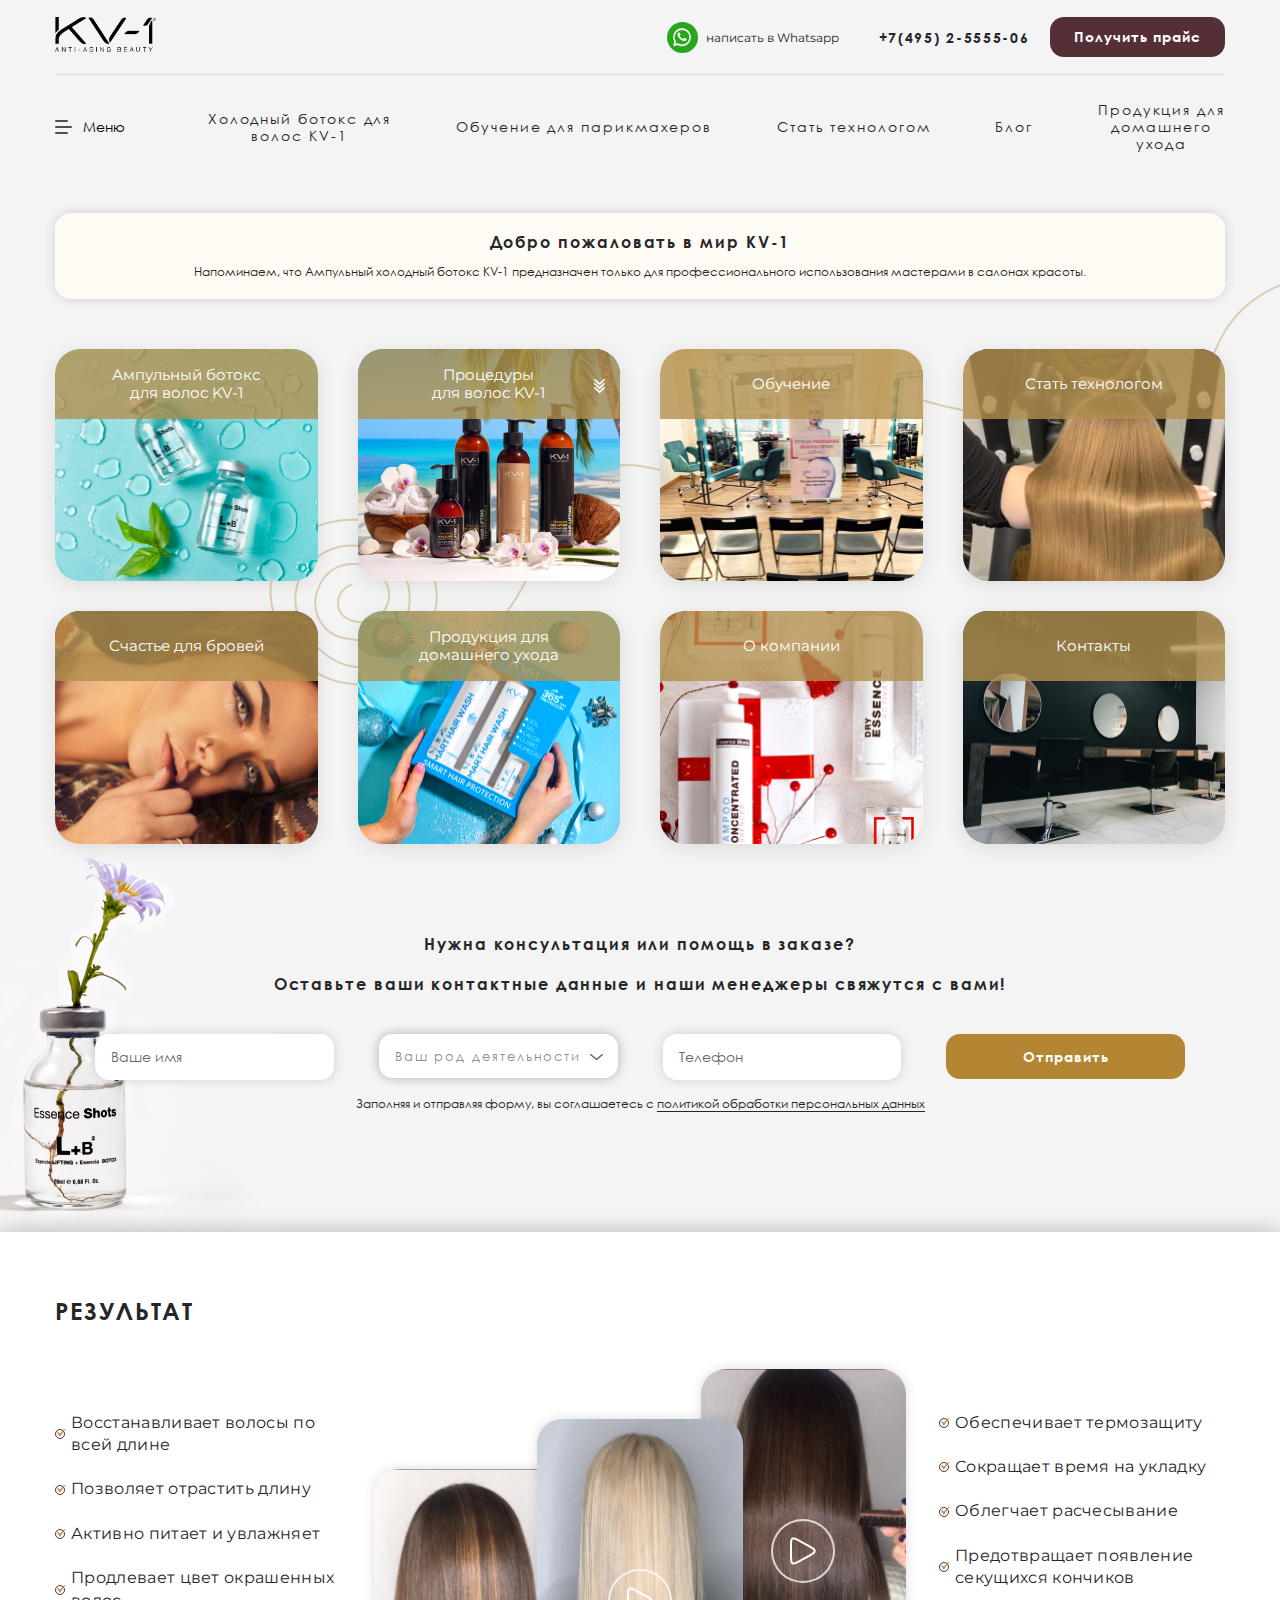
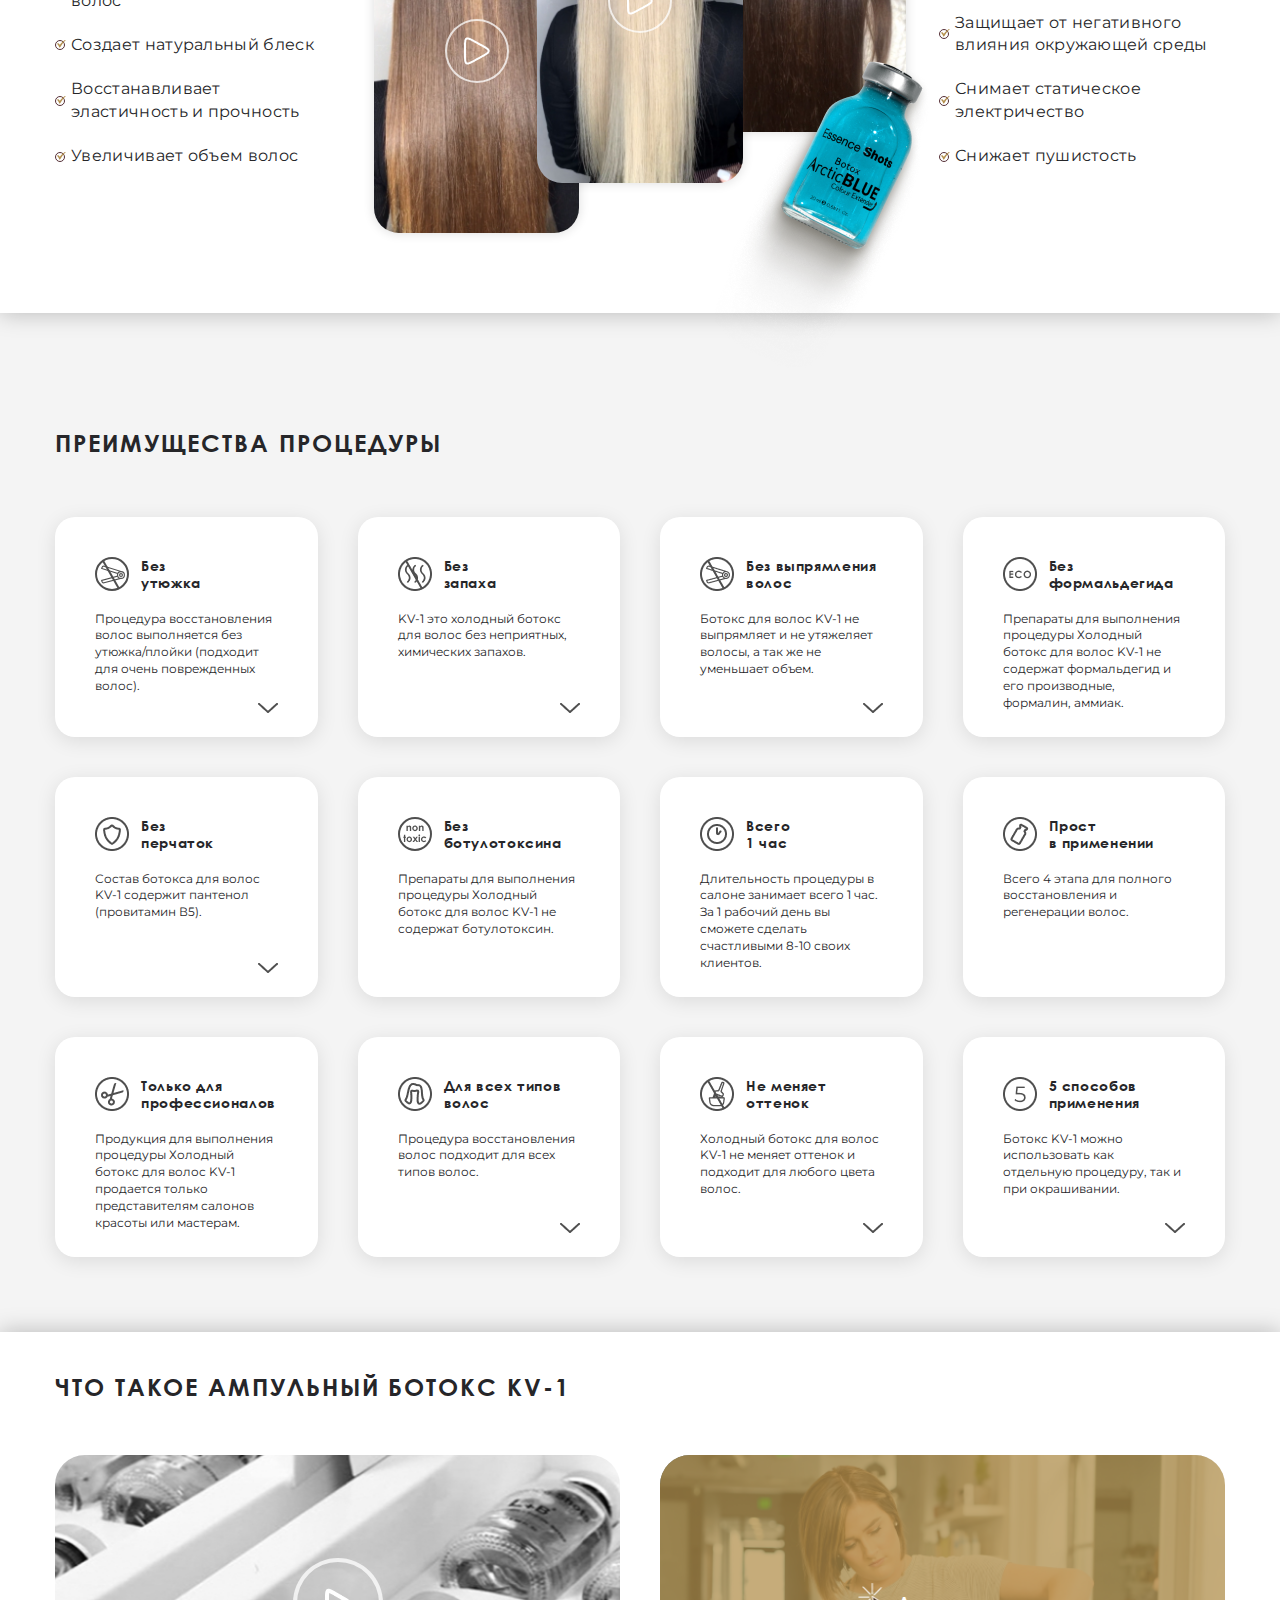
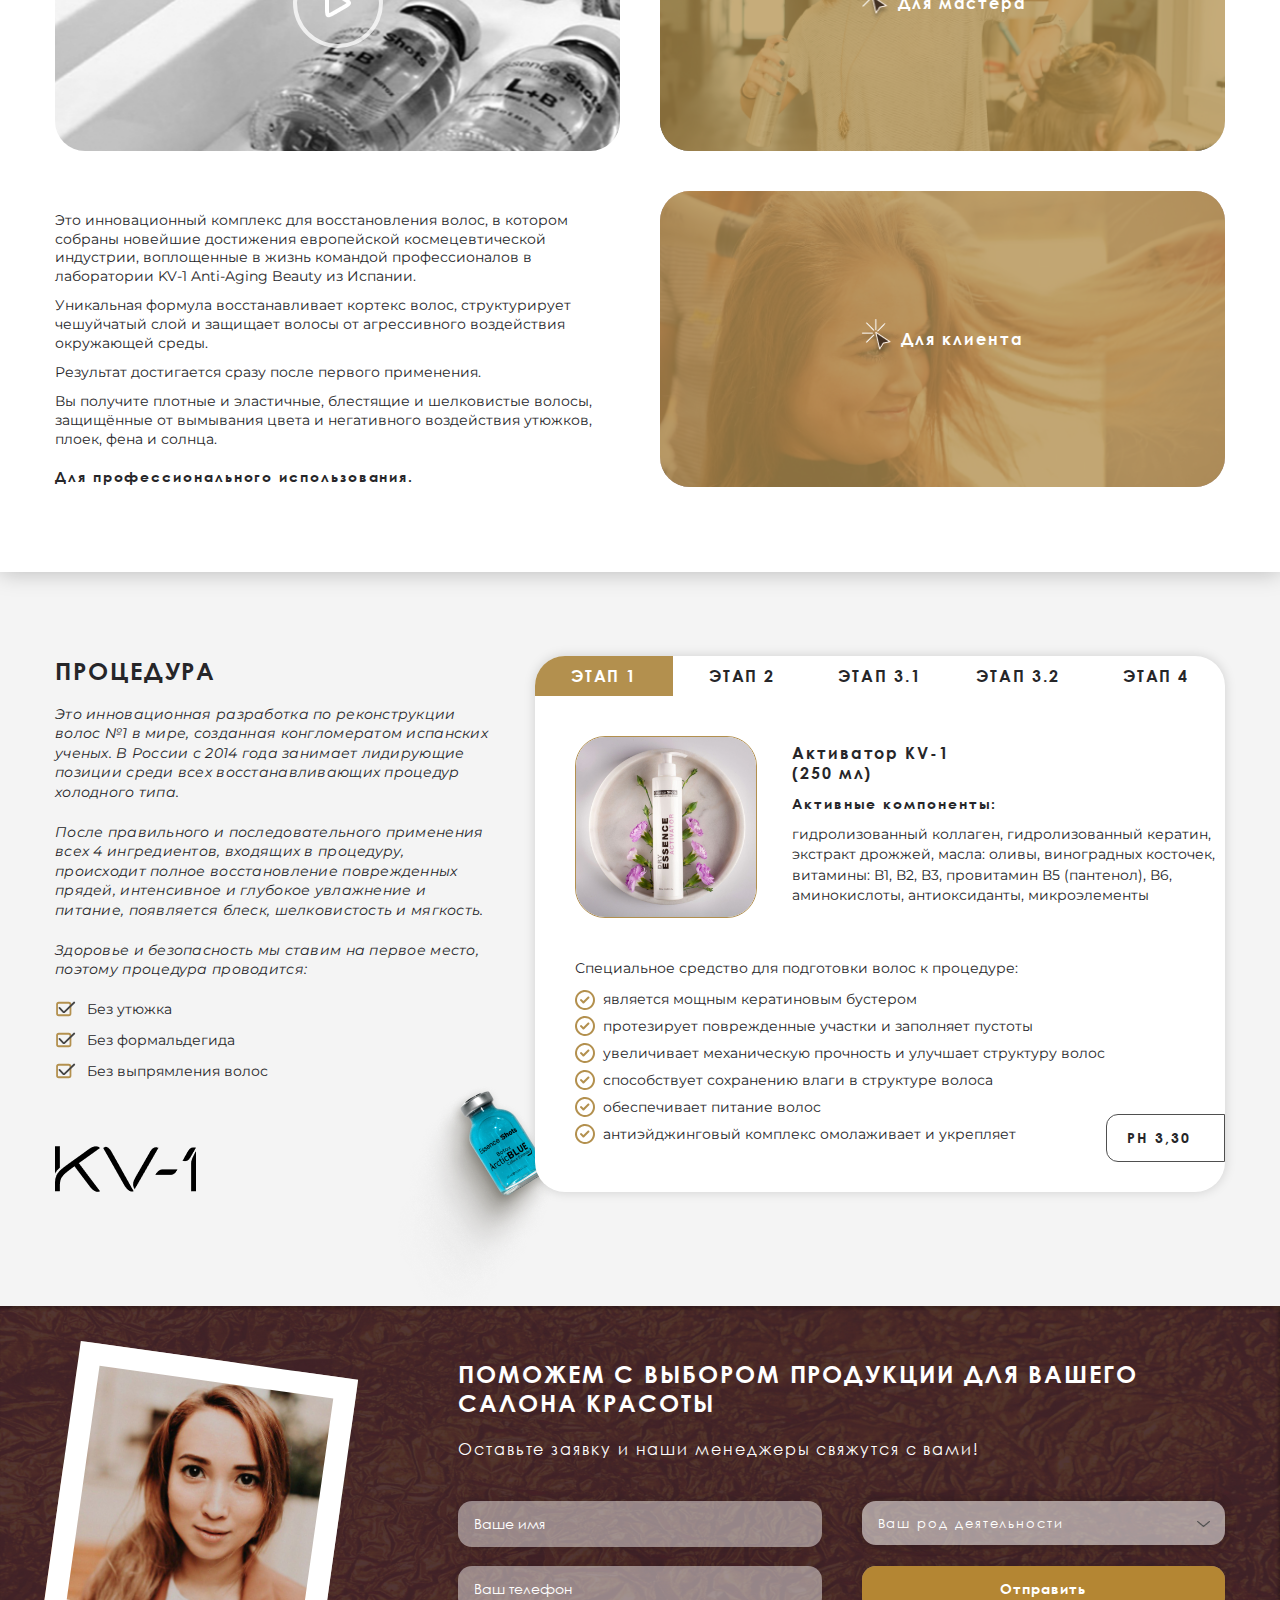
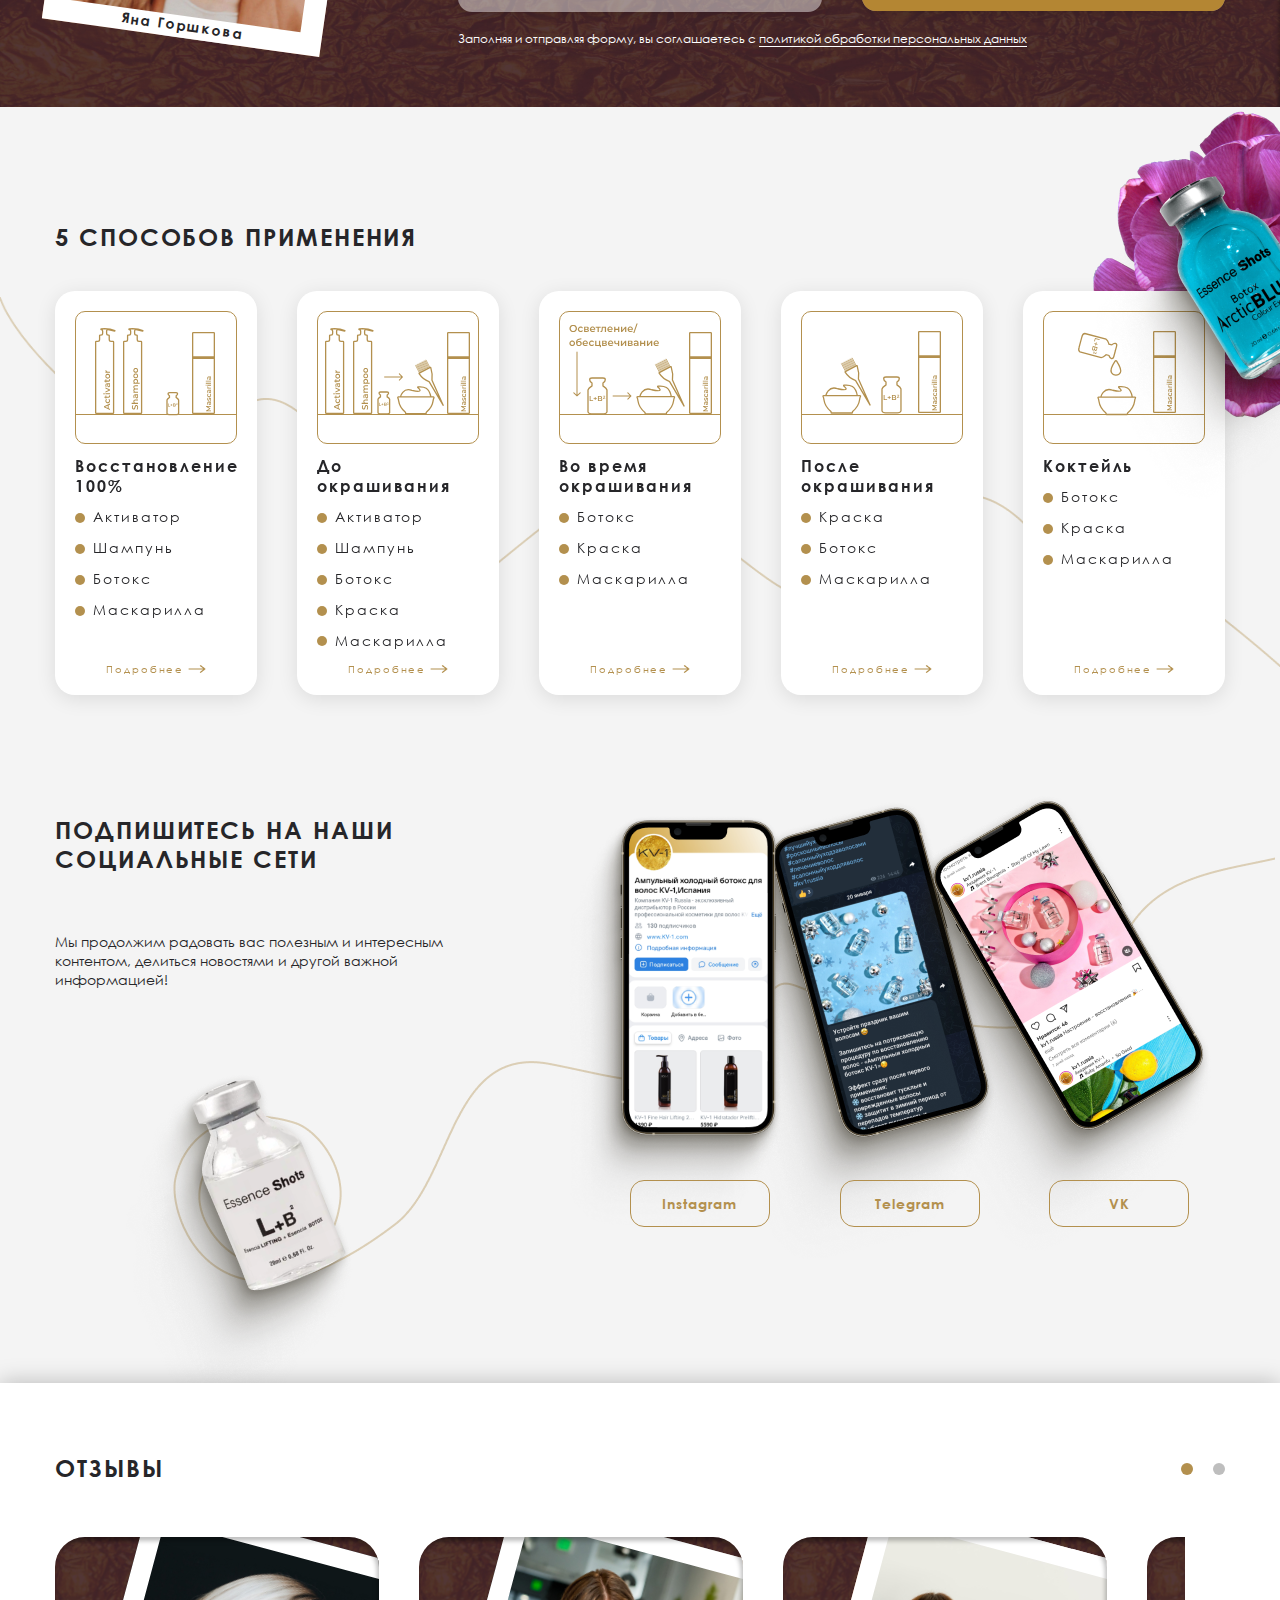
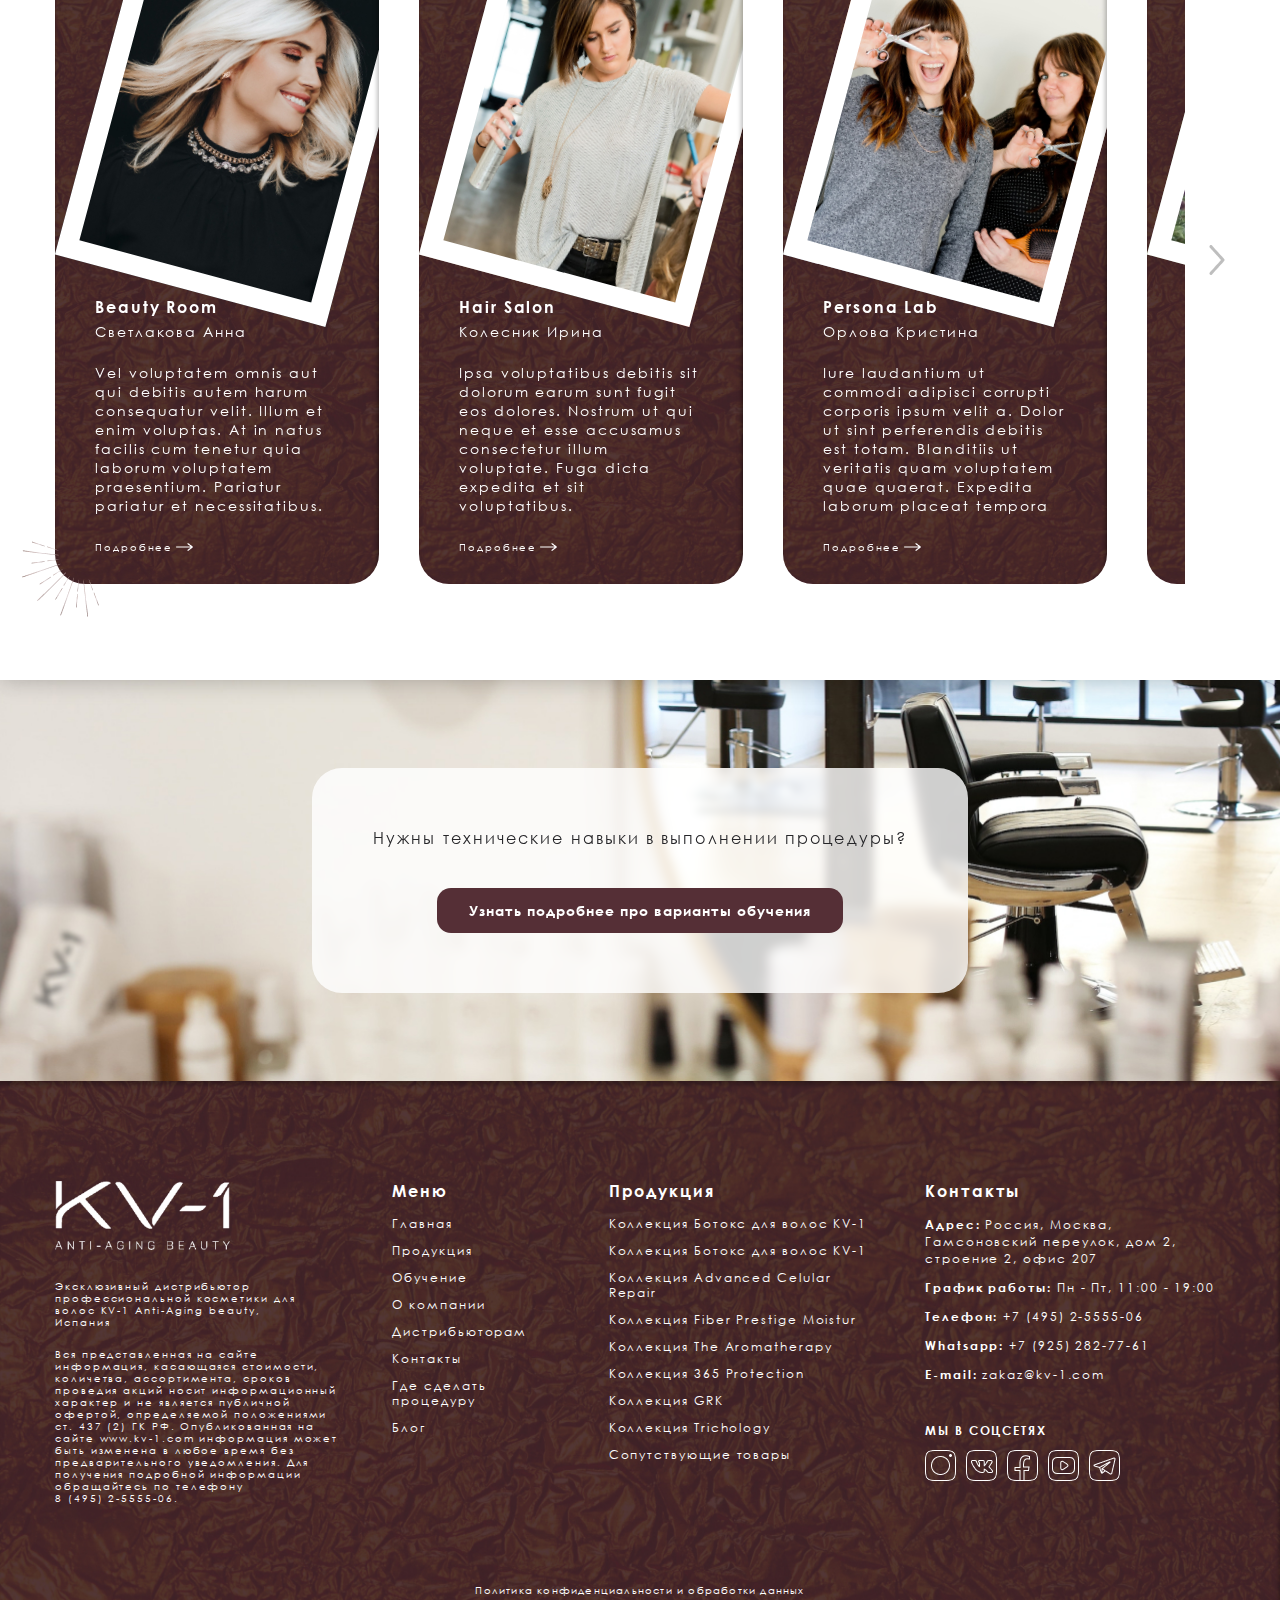
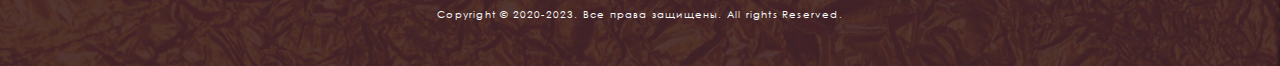
==== index.html @ 5ed43cd1 "what section video added" ====
<!DOCTYPE html>
<html lang="en">
<head>
	<meta charset="UTF-8">
	<title>Anti-Aging beauty</title>
	<meta name="viewport" content="width=device-width, initial-scale=1.0">
	<link rel="apple-touch-icon" sizes="180x180" href="img/favicon/apple-touch-icon.png">
	<link rel="icon" type="image/png" sizes="32x32" href="img/favicon/favicon-32x32.png">
	<link rel="icon" type="image/png" sizes="16x16" href="img/favicon/favicon-16x16.png">
	<link href="https://fonts.googleapis.com/css2?family=Montserrat:wght@400;500;700&display=swap" rel="stylesheet">
	<link rel="stylesheet" href="css/fonts.css">
	<link rel="stylesheet" href="css/fancybox.min.css">
	<link rel="stylesheet" href="css/slick.css">
	<link rel="stylesheet" href="css/style.css">
	<link rel="stylesheet" href="css/media.css">
</head>
<body>

	<header>
		<div class="container">
			<div class="head_top">
				<a class="logo" href="#">
					<img src="img/logo.png" alt="">
				</a>
				<div class="head_right">
					<a href="https://wa.me/+79252827761" class="head_wa hover-c sm-n">написать в Whatsapp</a>
					<a href="tel:+74952555506" class="head_tel hover-c sm-n">+7(495) 2-5555-06</a>
					<a href="#modal_callback" class="head_modal btn btn__cherry">Получить прайс</a>
				</div>
			</div>
			<div class="head_bot">
				<nav>
					<ul class="menu active">
						<li class="menu_li menu_li__mob">
							<button class="mob_btn" type="button"><i></i>Меню</button>
							<div class="mob">
								<button class="mob_btn" type="button"><i></i>Меню</button>
								<ul class="mob_menu">
									<li class="mob_li"><a href="#">Ботокс для волос KV-1</a></li>
									<li class="mob_li"><a href="#">Обучение</a></li>
									<li class="mob_li"><a href="#">О компании</a></li>
									<li class="mob_li"><a href="#">Дистрибьюторам</a></li>
									<li class="mob_li"><a href="#">Контакты</a></li>
									<li class="mob_li"><a href="#">Как сделать процедуру</a></li>
									<li class="mob_li"><a href="#">Блог</a></li>
								</ul>
							</div>
						</li>
						<li class="menu_li dsk"><a href="#">Холодный ботокс для <br> волос KV-1</a></li>
						<li class="menu_li dsk"><a href="#">Обучение для парикмахеров</a></li>
						<li class="menu_li"><a href="#">Стать технологом</a></li>
						<li class="menu_li"><a href="#">Блог</a></li>
						<li class="menu_li"><a href="#">Продукция для <br> домашнего <br> ухода</a></li>
						<li class="sm-b">
							<a href="https://wa.me/+79252827761" class="head_wa hover-c"></a>
							<a href="tel:+74952555506" class="head_tel hover-c">+7(495) 2-5555-06</a>
						</li>
					</ul>
				</nav>
			</div>
		</div>
	</header>

	<section class="section main">
		<div class="container">
			<div class="welcome_in">
				<span class="welcome_tit">Добро пожаловать в мир KV-1</span>
				<p class="welcome_txt">Напоминаем, что Ампульный холодный ботокс KV-1 предназначен только для профессионального использования мастерами в салонах красоты.</p>
			</div>
		</div>
		<div class="container">
			<div class="main_cards">
				<div class="main_card">
					<a href="#" class="main_card-in">
					  <div class="main_card-img">
						  <img src="img/main/1.jpg" alt="">
						  <span class="main_card-name">Ампульный ботокс <br> для волос KV-1</span>
					  </div>
					</a>
				</div>
				<div class="main_card">
					<div class="main_card-in">
					  <span class="main_card-name">
					  	Процедуры <br>для волос KV-1 
					  </span>
					  <a href="#"  class="main_card-img">
						  <img src="img/main/2.jpg" alt="">
					  </a>
				  	<button class="main_card-btn"></button>
					  <ul class="main_list">
					  	<li>SPA для волос KV-1</li>
					  	<li>Биоревитализация для волос KV-1</li>
					  	<li>Фитореконструкция для волос KV-1</li>
					  </ul>
					</div>
				</div>
				<div class="main_card">
					<a href="#" class="main_card-in">
					  <div class="main_card-img">
						  <img src="img/main/3.jpg" alt="">
						  <span class="main_card-name">Обучение</span>
					  </div>
					</a>
				</div>
				<div class="main_card">
					<a href="#" class="main_card-in">
					  <div class="main_card-img">
						  <img src="img/main/4.jpg" alt="">
						  <span class="main_card-name">Стать технологом</span>
					  </div>
					</a>
				</div>
				<div class="main_card">
					<a href="#" class="main_card-in">
					  <div class="main_card-img">
						  <img src="img/main/5.jpg" alt="">
						  <span class="main_card-name">Счастье для бровей</span>
					  </div>
					</a>
				</div>
				<div class="main_card">
					<a href="#" class="main_card-in">
					  <div class="main_card-img">
						  <img src="img/main/6.jpg" alt="">
						  <span class="main_card-name">Продукция для <br> домашнего ухода</span>
					  </div>
					</a>
				</div>
				<div class="main_card">
					<a href="#" class="main_card-in">
					  <div class="main_card-img">
						  <img src="img/main/7.jpg" alt="">
						  <span class="main_card-name">О компании</span>
					  </div>
					</a>
				</div>
				<div class="main_card">
					<a href="#" class="main_card-in">
					  <div class="main_card-img">
						  <img src="img/main/8.jpg" alt="">
						  <span class="main_card-name">Контакты</span>
					  </div>
					</a>
				</div>
			</div>
			<div class="main_bot">
				<div class="main_tit">
					<p>Нужна консультация или помощь в заказе?</p>
					<p>Оставьте ваши контактные данные и наши менеджеры свяжутся с вами!</p>
				</div>
				<form class="form">
					<div class="main_form">
						<div class="main_input">
							<input type="text" placeholder="Ваше имя">
						</div>
						<div class="main_input input__option">
							<ul class="option">
								<li class="selected">Ваш род  деятельности</li>
								<li class="selects">
									<ul class="select_list">
										<li class="select">Владелец/Управляющий салона</li>
								  	<li class="select">Парикмахер</li>
										<li class="select">Частное лицо</li>
									</ul>
								</li>
							</ul>
						</div>
						<div class="main_input">
							<input type="text" placeholder="Телефон">
						</div>
						<div class="main_btn">
							<button class="btn btn__yellow">Отправить</button>
						</div>
					</div>
					<div class="help_desc main_form_desc">Заполняя и отправляя форму, вы соглашаетесь с <a href="#">политикой обработки персональных данных</a></div>
				</form>
			</div>
		</div>
	</section>

	<section class="section res white">
		<div class="container">
			<div class="sec_name">Результат</div>
			<div class="res_items">
				<div class="res_item">
					<ul class="ch_list">
						<li>Восстанавливает волосы по всей длине</li>
						<li>Позволяет отрастить длину</li>
						<li>Активно питает и увлажняет</li>
						<li>Продлевает цвет окрашенных волос</li>
						<li>Создает натуральный блеск</li>
						<li>Восстанавливает эластичность и прочность</li>
						<li>Увеличивает объем волос</li>
					</ul>
				</div>
				<div class="res_item res_item__img">
					<button type="button" class="res_item-btn">Показать еще</button>
					<div class="res_imgs">
						<a href="video/res/1.mp4" class="res_img play" data-fancybox>
							<img src="img/res/res-1.jpg" alt="">
						</a>
						<a href="video/res/2.mp4" class="res_img play" data-fancybox>
							<img src="img/res/res-2.jpg" alt="">
						</a>
						<a href="video/res/3.mp4" class="res_img play" data-fancybox>
							<img src="img/res/res-3.jpg" alt="">
						</a>
					</div>
				</div>
				<div class="res_item sm-n">
					<ul class="ch_list">
						<li>Обеспечивает термозащиту</li>
						<li>Сокращает время на укладку</li>
						<li>Облегчает расчесывание</li>
						<li>Предотвращает появление секущихся кончиков</li>
						<li>Защищает от негативного влияния окружающей среды</li>
						<li>Снимает статическое электричество</li>
						<li>Снижает пушистость</li>
					</ul>
				</div>
			</div>
		</div>
	</section>

	<section class="section advan">
		<div class="container">
			<div class="sec_name">Преимущества процедуры</div>
			<div class="advan_cards">
				<div class="advan_card">
					<div class="advan_card-in">
						<div class="advan_top">
							<div class="advan_ic">
								<img src="img/advan/ic_1.svg" alt="">
							</div>
							<span class="advan_name">Без <br>утюжка</span>
						</div>
						<div class="advan_bot">
							<button type="button" class="advan_btn"></button>
							<p class="advan_prev">Процедура восстановления волос выполняется без утюжка/плойки (подходит для очень поврежденных волос).</p>
							<div class="advan_txt">
								<p class="advan_txt-in">Ботокс для волос KV-1 не выпрямляет и не утяжеляет волосы, а так же не уменьшает объем. После процедуры можно сделать абсолютно любую укладку. Ботокс для волос KV-1 не выпрямляет и не утяжеляет волосы, а так же не уменьшает объем. После процедуры можно сделать абсолютно любую укладку.</p>
							</div>
						</div>
					</div>
				</div>
				<div class="advan_card">
					<div class="advan_card-in">
						<div class="advan_top">
							<div class="advan_ic">
								<img src="img/advan/ic_2.png" alt="">
							</div>
							<span class="advan_name">Без <br>запаха</span>
						</div>
						<div class="advan_bot">
							<button type="button" class="advan_btn"></button>
							<p class="advan_prev">KV-1 это холодный ботокс для волос без неприятных, химических запахов.</p>
							<div class="advan_txt">
								<p class="advan_txt-in">Ботокс для волос KV-1 не выпрямляет и не утяжеляет волосы, а так же не уменьшает объем. После процедуры можно сделать абсолютно любую укладку. Ботокс для волос KV-1 не выпрямляет и не утяжеляет волосы, а так же не уменьшает объем. После процедуры можно сделать абсолютно любую укладку.</p>
							</div>
						</div>
					</div>
				</div>
				<div class="advan_card">
					<div class="advan_card-in">
						<div class="advan_top">
							<div class="advan_ic">
								<img src="img/advan/ic_3.png" alt="">
							</div>
							<span class="advan_name">Без выпрямления <br> волос</span>
						</div>
						<div class="advan_bot">
							<button type="button" class="advan_btn"></button>
							<p class="advan_prev">Ботокс для волос KV-1 не выпрямляет и не утяжеляет волосы, а так же не уменьшает объем.</p>
							<div class="advan_txt">
								<p class="advan_txt-in">Ботокс для волос KV-1 не выпрямляет и не утяжеляет волосы, а так же не уменьшает объем. После процедуры можно сделать абсолютно любую укладку. Ботокс для волос KV-1 не выпрямляет и не утяжеляет волосы, а так же не уменьшает объем. После процедуры можно сделать абсолютно любую укладку.</p>
							</div>
						</div>
					</div>
				</div>
				<div class="advan_card">
					<div class="advan_card-in">
						<div class="advan_top">
							<div class="advan_ic">
								<img src="img/advan/ic_4.png" alt="">
							</div>
							<span class="advan_name">Без <br>формальдегида</span>
						</div>
						<div class="advan_bot">
							<p class="advan_prev">Препараты для выполнения процедуры Холодный ботокс для волос KV-1 не содержат формальдегид и его производные, формалин, аммиак.</p>
						</div>
					</div>
				</div>
				<div class="advan_card">
					<div class="advan_card-in">
						<div class="advan_top">
							<div class="advan_ic">
								<img src="img/advan/ic_5.png" alt="">
							</div>
							<span class="advan_name">Без <br>перчаток</span>
						</div>
						<div class="advan_bot">
							<button type="button" class="advan_btn"></button>
							<p class="advan_prev">Состав ботокса для волос KV-1 содержит пантенол (провитамин В5).</p>
							<div class="advan_txt">
								<p class="advan_txt-in">Ботокс для волос KV-1 не выпрямляет и не утяжеляет волосы, а так же не уменьшает объем. После процедуры можно сделать абсолютно любую укладку. Ботокс для волос KV-1 не выпрямляет и не утяжеляет волосы, а так же не уменьшает объем. После процедуры можно сделать абсолютно любую укладку.</p>
							</div>
						</div>
					</div>
				</div>
				<div class="advan_card">
					<div class="advan_card-in">
						<div class="advan_top">
							<div class="advan_ic">
								<img src="img/advan/ic_6.svg" alt="">
							</div>
							<span class="advan_name">Без <br>ботулотоксина</span>
						</div>
						<div class="advan_bot">
							<p class="advan_prev">Препараты для выполнения процедуры Холодный ботокс для волос KV-1 не содержат ботулотоксин.</p>
						</div>
					</div>
				</div>
				<div class="advan_card">
					<div class="advan_card-in">
						<div class="advan_top">
							<div class="advan_ic">
								<img src="img/advan/ic_7.png" alt="">
							</div>
							<span class="advan_name">Всего <br>1 час</span>
						</div>
						<div class="advan_bot">
							<p class="advan_prev">Длительность процедуры в салоне занимает всего 1 час. За 1 рабочий день вы сможете сделать счастливыми 8-10 своих клиентов.</p>
						</div>
					</div>
				</div>
				<div class="advan_card">
					<div class="advan_card-in">
						<div class="advan_top">
							<div class="advan_ic">
								<img src="img/advan/ic_8.png" alt="">
							</div>
							<span class="advan_name">Прост <br>в применении</span>
						</div>
						<div class="advan_bot">
							<p class="advan_prev">Всего 4 этапа для полного восстановления и регенерации волос.</p>
						</div>
					</div>
				</div>
				<div class="advan_card">
					<div class="advan_card-in">
						<div class="advan_top">
							<div class="advan_ic">
								<img src="img/advan/ic_9.png" alt="">
							</div>
							<span class="advan_name">Только для<br>профессионалов</span>
						</div>
						<div class="advan_bot">
							<p class="advan_prev">Продукция для выполнения процедуры Холодный ботокс для волос KV-1 продается только представителям салонов красоты или мастерам.</p>
						</div>
					</div>
				</div>
				<div class="advan_card">
					<div class="advan_card-in">
						<div class="advan_top">
							<div class="advan_ic">
								<img src="img/advan/ic_10.png" alt="">
							</div>
							<span class="advan_name">Для всех типов  <br>волос</span>
						</div>
						<div class="advan_bot">
							<button type="button" class="advan_btn"></button>
							<p class="advan_prev">Процедура восстановления волос подходит для всех типов волос.</p>
							<div class="advan_txt">
								<p class="advan_txt-in">Ботокс для волос KV-1 не выпрямляет и не утяжеляет волосы, а так же не уменьшает объем. После процедуры можно сделать абсолютно любую укладку. Ботокс для волос KV-1 не выпрямляет и не утяжеляет волосы, а так же не уменьшает объем. После процедуры можно сделать абсолютно любую укладку.</p>
							</div>
						</div>
					</div>
				</div>
				<div class="advan_card">
					<div class="advan_card-in">
						<div class="advan_top">
							<div class="advan_ic">
								<img src="img/advan/ic_11.png" alt="">
							</div>
							<span class="advan_name">Не меняет<br>оттенок</span>
						</div>
						<div class="advan_bot">
							<button type="button" class="advan_btn"></button>
							<p class="advan_prev">Холодный ботокс для волос KV-1 не меняет оттенок и подходит для любого цвета волос.</p>
							<div class="advan_txt">
								<p class="advan_txt-in">Ботокс для волос KV-1 не выпрямляет и не утяжеляет волосы, а так же не уменьшает объем. После процедуры можно сделать абсолютно любую укладку. Ботокс для волос KV-1 не выпрямляет и не утяжеляет волосы, а так же не уменьшает объем. После процедуры можно сделать абсолютно любую укладку.</p>
							</div>
						</div>
					</div>
				</div>
				<div class="advan_card">
					<div class="advan_card-in">
						<div class="advan_top">
							<div class="advan_ic">
								<img src="img/advan/ic_12.png" alt="">
							</div>
							<span class="advan_name">5 способов<br>применения</span>
						</div>
						<div class="advan_bot">
							<button type="button" class="advan_btn"></button>
							<p class="advan_prev">Ботокс KV-1 можно использовать как отдельную процедуру, так и при окрашивании.</p>
							<div class="advan_txt">
								<p class="advan_txt-in">Ботокс для волос KV-1 не выпрямляет и не утяжеляет волосы, а так же не уменьшает объем. После процедуры можно сделать абсолютно любую укладку. Ботокс для волос KV-1 не выпрямляет и не утяжеляет волосы, а так же не уменьшает объем. После процедуры можно сделать абсолютно любую укладку.</p>
							</div>
						</div>
					</div>
				</div>
			</div>
		</div>
	</section>

	<section class="section what white">
		<div class="container">
			<div class="sec_name dsc">Что такое Ампульный ботокс KV-1</div>
			<div class="what_wrap">
				<div class="what_left">
					<div class="sec_name">Что такое Ампульный ботокс KV-1</div>
					<div class="what_img what_img__1 active" data-tab="1">
						<a href="video/what.mp4" class="what_vid play" data-fancybox>
							<img src="img/what/what-1.jpg" alt="">
						</a>
					</div>
					<ul class="what_body-wrap">
						<li class="what_body active" data-body="1">
							<div class="what_body-in active">
								<div>
									<p>Это инновационный комплекс для восстановления волос, в котором собраны новейшие достижения европейской космецевтической индустрии, воплощенные в жизнь командой профессионалов в лаборатории KV-1 Anti-Aging Beauty из Испании.</p>
									<p>Уникальная формула восстанавливает кортекс волос, структурирует чешуйчатый слой и защищает волосы от агрессивного воздействия окружающей среды.</p>
									<p>Результат достигается сразу после первого применения.</p>
									<p>Вы получите плотные и эластичные, блестящие и шелковистые волосы, защищённые от вымывания цвета и негативного воздействия утюжков, плоек, фена и солнца.</p>
								</div>
								<b>Для профессионального использования.</b>
							</div>
						</li>
						<li class="what_body" data-body="2">
							<div class="what_body-in">
								<ul class="body_list">
									<li>Первый настоящий Ампульный ботокс для волос без применения утюжка</li>
									<li>Процедура бестселлер, с нами работают все топовые салоны России</li>
									<li>Продукт премиум класса</li>
									<li>Натуральный состав, без формальдегида и его производных</li>
									<li>Безопасен для здоровья, без запаха и перчаток</li>
									<li>Работает как отдельная процедура, имеет несколько взаимодействий с окрашиванием, обязателен перед кератиновым выпрямлением</li>
									<li>Достигается увеличение выручки и среднего чека</li>
									<li>Бесплатный контент для инстаграм и POS материалы для салона</li>
								</ul>
								<b>Только для профессионального использования</b>
							</div>
						</li>
						<li class="what_body" data-body="3">
							<div class="what_body-in">
								<ul class="body_list">
									<li>Реконструкция волос без повреждения их структуры</li>
									<li>Непревзойденное средство для отращивания длины волос</li>
									<li>Интенсивное и глубокое увлажнение и питание</li>
									<li>Предотвращение появления секущихся кончиков</li>
									<li>Продление цвета окрашенных волос</li>
									<li>Термозащита (утюжки, фены, щипцы)</li>
								</ul>
								<b>Только для профессионального использования</b>
							</div>
						</li>
					</ul>
				</div>
				<div class="what_right">
					<div class="what_img what_img__1 active" data-tab="1">
						<a href="video/what.mp4" class="what_vid play" data-fancybox>
							<img src="img/what/what-1.jpg" alt="">
						</a>
					</div>
					<div class="what_img what_img__2" data-tab="2">
						<img src="img/what/what-2.jpg" alt="">
						<div class="what_ic">Для мастера</div>
					</div>
					<div class="what_img what_img__3" data-tab="3">
						<img src="img/what/what-3.jpg" alt="">
						<div class="what_ic">Для клиента</div>
					</div>
				</div>
			</div>
			<div class="what_mob">
				<ul class="what_body-wrap">
					<li class="what_img what_img__1 active" data-tab="1">
						<a href="video/what.mp4" class="what_vid play" data-fancybox>
							<img src="img/what/what-1.jpg" alt="">
						</a>
					</li>
					<li class="what_body active" data-body="1">
						<div class="what_body-in active">
							<div>
								<p>Это инновационный комплекс для восстановления волос, в котором собраны новейшие достижения европейской космецевтической индустрии, воплощенные в жизнь командой профессионалов в лаборатории KV-1 Anti-Aging Beauty из Испании.</p>
								<p>Уникальная формула восстанавливает кортекс волос, структурирует чешуйчатый слой и защищает волосы от агрессивного воздействия окружающей среды.</p>
							</div>
							<div class="what_txt-block">
								<div>
									<p>Результат достигается сразу после первого применения.</p>
									<p>Вы получите плотные и эластичные, блестящие и шелковистые волосы, защищённые от вымывания цвета и негативного воздействия утюжков, плоек, фена и солнца.</p>
								</div>
								<b>Для профессионального использования.</b>
							</div>
							<button class="what_open" type="button">Показать еще</button>
						</div>
					</li>
					<li class="what_img what_img__2" data-tab="2">
						<img src="img/what/what-2.jpg" alt="">
						<div class="what_ic">Для мастера</div>
					</li>
					<li class="what_body" data-body="2">
						<div class="what_body-in">
							<ul class="body_list">
								<li>Первый настоящий Ампульный ботокс для волос без применения утюжка</li>
								<li>Процедура бестселлер, с нами работают все топовые салоны России</li>
								<li>Продукт премиум класса</li>
								<li>Натуральный состав, без формальдегида и его производных</li>
								<li>Безопасен для здоровья, без запаха и перчаток</li>
							</ul>
							<div class="what_txt-block">
								<ul class="body_list">
									<li>Работает как отдельная процедура, имеет несколько взаимодействий с окрашиванием, обязателен перед кератиновым выпрямлением</li>
									<li>Достигается увеличение выручки и среднего чека</li>
									<li>Бесплатный контент для инстаграм и POS материалы для салона</li>
								</ul>
								<b>Только для профессионального использования</b>
							</div>
							<button class="what_open" type="button">Показать еще</button>
						</div>
					</li>
					<li class="what_img what_img__3" data-tab="3">
						<img src="img/what/what-3.jpg" alt="">
						<div class="what_ic">Для клиента</div>
					</li>
					<li class="what_body" data-body="3">
						<div class="what_body-in">
							<ul class="body_list">
								<li>Реконструкция волос без повреждения их структуры</li>
								<li>Непревзойденное средство для отращивания длины волос</li>
								<li>Интенсивное и глубокое увлажнение и питание</li>
								<li>Предотвращение появления секущихся кончиков</li>
							</ul>
							<div class="what_txt-block">
								<ul class="body_list">
									<li>Продление цвета окрашенных волос</li>
									<li>Термозащита (утюжки, фены, щипцы)</li>
								</ul>
								<b>Только для профессионального использования</b>
							</div>
							<button class="what_open" type="button">Показать еще</button>
						</div>
					</li>
				</ul>
			</div>
		</div>
	</section>

	<section class="section procedure">
		<div class="container">
			<div class="procedure_in">
				<div class="procedure_content">
					<div class="procedure_txts">
						<div class="sec_name">Процедура</div>
						<p class="procedure_txt">Это инновационная разработка по реконструкции волос №1 в мире, созданная конгломератом испанских ученых. В России с 2014 года занимает лидирующие позиции среди всех восстанавливающих процедур холодного типа.</p>
						<p class="procedure_txt">После правильного и последовательного применения всех 4 ингредиентов, входящих в процедуру, происходит полное восстановление поврежденных прядей, интенсивное и глубокое увлажнение и питание, появляется блеск, шелковистость и мягкость.</p>
						<p class="procedure_txt">Здоровье и безопасность мы ставим на первое место, поэтому процедура проводится:</p>
						<ul class="procedure_list">
							<li>Без утюжка</li>
							<li>Без формальдегида</li>
							<li>Без выпрямления волос</li>
						</ul>
					</div>
					<div class="procedure_ic"></div>
				</div>
				<div class="tabs">
					<ul class="tab-wrap">
						<li class="tab active">ЭТАП 1</li>
						<li class="tab">ЭТАП 2</li>
						<li class="tab">ЭТАП 3.1</li>
						<li class="tab">ЭТАП 3.2</li>
						<li class="tab">ЭТАП 4</li>
					</ul>
					<ul class="body-wrap">
						<li class="body active">
							<div class="body_top">
								<div class="body_img">
									<img src="img/procedure/procedure-1.jpg" alt="">
								</div>
								<div class="body_top-content">
									<div class="body_tit">
										<div class="body_name-wrap">
											<div class="body_name">Активатор KV-1</div>
									    <div class="body_name">(250 мл)</div>
										</div>
										<div class="body_desc">Активные компоненты: </div>
									</div>
									<p class="body_txt">гидролизованный коллаген, гидролизованный кератин, экстракт дрожжей, масла: оливы, виноградных косточек, витамины: В1, В2, В3, провитамин В5 (пантенол), В6, аминокислоты, антиоксиданты, микроэлементы</p>
								</div>
							</div>
							<div class="body_bot">
								<p class="body_txt">Специальное средство для подготовки волос к процедуре:</p>
								<ul class="body_list">
									<li>является мощным кератиновым бустером</li>
									<li>протезирует поврежденные участки и заполняет пустоты</li>
									<li>увеличивает механическую прочность и улучшает структуру волос</li>
									<li>способствует сохранению влаги в структуре волоса</li>
									<li>обеспечивает питание волос</li>
									<li>антиэйджинговый комплекс омолаживает и укрепляет</li>
								</ul>
							</div>
							<div class="body_tag">РН 3,30</div>
						</li>
						<li class="body">
							<div class="body_top">
								<div class="body_img">
									<img src="img/procedure/procedure-2.jpg" alt="">
								</div>
								<div class="body_top-content">
									<div class="body_tit">
										<div class="body_name-wrap">
											<div class="body_name">Шампунь KV-1</div>
										  <div class="body_name">(250 мл или 500 мл)</div>
										</div>
										<div class="body_desc">Активные компоненты: </div>
									</div>
									<p class="body_txt">гидролизованный коллаген, гидролизованный кератин, экстракты: маракуйи, дрожжей, витамины: А,В1, В2, В3, провитамин В5 (пантенол), В6, С, Е</p>
								</div>
							</div>
							<div class="body_bot">
								<ul class="body_list">
									<li>очищает волосы и кожу головы от загрязнений и укладочных средств</li>
									<li>обеспечивает питание волосяных фолликулов</li>
									<li>проявляет антиоксидантные свойства на коже и помогать стимулировать активность волосяных луковиц, обеспечивая луковицу полезными веществами</li>
									<li>уменьшает сухость кожи головы</li>
									<li>восстанавливает жировой баланс кожи головы</li>
								</ul>
							</div>
							<div class="body_tag">РН 5,30</div>
						</li>
						<li class="body">
							<div class="body_top">
								<div class="body_img">
									<img src="img/procedure/procedure-3.jpg" alt="">
								</div>
								<div class="body_top-content">
									<div class="body_tit">
										<div class="body_name-wrap">
											<div class="body_name">Ампульный холодный ботокс L+B2 </div>
										  <div class="body_name">(20 мл)</div>
										</div>
										<div class="body_desc">Активные компоненты: </div>
									</div>
									<p class="body_txt">экстракт ягод Асаи, провитамин В5 (пантенол), витамин Е, аминокислоты, антиоксиданты</p>
								</div>
							</div>
							<div class="body_bot">
								<p class="body_txt">Первый и единственный реконструктор волос с натуральным составом.</p>
								<ul class="body_list">
									<li>реставрирует кортекс волос</li>
									<li>уплотняет стержень</li>
									<li>структурирует чешуйчатый слой</li>
									<li>увлажняет, питает, обеспечивает мягкость</li>
									<li>возвращает природный блеск и гладкость волосам</li>
									<li>устраняет секущиеся кончики</li>
								</ul>
							</div>
							<div class="body_tag">РН 3,80</div>
						</li>
						<li class="body">
							<div class="body_top">
								<div class="body_img">
									<img src="img/procedure/procedure-4.jpg" alt="">
								</div>
								<div class="body_top-content">
									<div class="body_tit">
										<div class="body_name-wrap">
											<div class="body_name">Ампульный холодный ботокс Arctic Blue</div>
										  <div class="body_name">(20 мл)</div>
										</div>
										<div class="body_desc">Активные компоненты: </div>
									</div>
									<p class="body_txt">протеин риса, экстракты: ягод Асаи, риса, дрожжей, провитамин В5 (пантенол), витамин Е, фитиновая кислота, аминокислоты, антиоксиданты</p>
								</div>
							</div>
							<div class="body_bot">
								<p class="body_txt">Первый и единственный реконструктор волос с натуральным составом.</p>
								<ul class="body_list">
									<li>восстанавливает поврежденную структуру волос</li>
									<li>препятствует вымыванию красителя</li>
									<li>продлевает время нахождения холодного пигмента и ярких красителей</li>
									<li>делает цвет волос более глубоким и насыщенным с роскошными переливами</li>
									<li>защищает от выгорания и тусклости</li>
									<li>устраняет секущиеся кончики</li>
								</ul>
							</div>
							<div class="body_tag">РН 3,80</div>
						</li>
						<li class="body">
							<div class="body_top">
								<div class="body_img">
									<img src="img/procedure/procedure-5.jpg" alt="">
								</div>
								<div class="body_top-content">
									<div class="body_tit">
										<div class="body_name-wrap">
											<div class="body_name">Несмываемая маска Маскарилла KV-1 </div>
										  <div class="body_name">(50 мл)</div>
										</div>
										<div class="body_desc">Активные компоненты: </div>
									</div>
									<p class="body_txt">гидролизованный кератин, экстракты: апельсина, сои, лимона, грейпфрута, масла: арганы, оливы, кунжута, виноградных косточек, провитамин В5 (пантенол)</p>
								</div>
							</div>
							<div class="body_bot">
								<p class="body_txt">Специальное средство для подготовки волос к процедуре:</p>
								<ul class="body_list">
									<li>запечатывает и пролонгирует действие активного состава внутри волоса</li>
									<li>плотно закрывает чешуйки к стволу волоса, придавая блеск и гладкость</li>
									<li>предупреждает быстрое вымывание краски, надолго сохраняя цвет</li>
									<li> улучшает способность волос к укладке, предупреждает электризацию волос, облегчает расчесывание</li>
									<li>содействует формированию объема и помогает контролировать непослушные волосы</li>
									<li>защищает от перепадов температур, влажности или сухости воздуха</li>
									<li>термозащита</li>
								</ul>
							</div>
							<div class="body_tag">РН 6,00</div>
						</li>
					</ul>
				</div>
			</div>
		</div>
	</section>

	<section class="section help">
		<div class="container">
			<div class="md">
				<div class="sec_name">Поможем с выбором продукции для вашего салона красоты</div>
					<div class="sec_desc">Оставьте заявку и наши менеджеры свяжутся с вами!</div>
			</div>
			<div class="help_in">
				<div class="help_img">
					<img src="img/help_bg.jpg" alt="">
					<span class="help_txt">Яна Горшкова</span>
				</div>
				<div class="help_content">
					<div class="sec_name dsc">Поможем с выбором продукции для вашего салона красоты</div>
					<div class="sec_desc dsc">Оставьте заявку и наши менеджеры свяжутся с вами!</div>
					<form class="form">
						<div class="help_form">
						  <div class="form_item">
						  	<input type="text" placeholder="Ваше имя">
						  </div>
						  <div class="form_item">
						  	<div class="help_input input__option">
									<ul class="option">
										<li class="selected">Ваш род  деятельности</li>
										<li class="selects">
											<ul class="select_list">
												<li class="select">Владелец/Управляющий салона</li>
										  	<li class="select">Парикмахер</li>
												<li class="select">Частное лицо</li>
											</ul>
										</li>
									</ul>
								</div>
						  </div>
						  <div class="form_item">
						  	<input type="text" placeholder="Ваш телефон">
						  </div>
						  <div class="form_item">
						  	<button type="submit" class="btn btn__yellow">Отправить</button>
						  </div>
					  </div>
					</form>
					<div class="help_desc">Заполняя и отправляя форму, вы соглашаетесь с <a href="#" target="_blank">политикой обработки персональных данных</a></div>
				</div>
				
			</div>
		</div>
	</section>

	<section class="section app">
		<div class="container">
			<div class="sec_name">5 способов применения</div>
			<div class="app_cards">
				<div class="app_card">
					<a class="app_card-in" href="#app-1" data-fancybox>
						<div class="app_card-content">
							<div class="app_img">
								<img src="img/app/card-1.svg" alt="">
							</div>
						  <div class="app_card-title">Восстановление 100%</div>
						  <ul class="app_card-list">
							  <li>Активатор</li>
							  <li>Шампунь</li>
							  <li>Ботокс</li>
							  <li>Маскарилла</li>
						  </ul>
					  </div>
					  <span class="rev_link hover-c">Подробнее</span>
					</a>
				</div>
				<div class="app_card">
					<a class="app_card-in" href="#app-2" data-fancybox>
						<div class="app_card-content">
							<div class="app_img">
								<img src="img/app/card-2.svg" alt="">
							</div>
						  <div class="app_card-title">До <br> окрашивания</div>
						  <ul class="app_card-list">
							  <li>Активатор</li>
							  <li>Шампунь</li>
							  <li>Ботокс</li>
							  <li>Краска</li>
							  <li>Маскарилла</li>
						  </ul>
					  </div>
					  <span class="rev_link hover-c">Подробнее</span>
					</a>
				</div>
				<div class="app_card">
					<a class="app_card-in" href="#app-3" data-fancybox>
						<div class="app_card-content">
							<div class="app_img">
								<img src="img/app/card-3.svg" alt="">
							</div>
						  <div class="app_card-title">Во время окрашивания</div>
						  <ul class="app_card-list">
							  <li>Ботокс</li>
							  <li>Краска</li>
							  <li>Маскарилла</li>
						  </ul>
					  </div>
					  <span class="rev_link hover-c">Подробнее</span>
					</a>
				</div>
				<div class="app_card">
					<a class="app_card-in" href="#app-4" data-fancybox>
						<div class="app_card-content">
							<div class="app_img">
								<img src="img/app/card-4.svg" alt="">
							</div>
						  <div class="app_card-title">После окрашивания</div>
						  <ul class="app_card-list">
							  <li>Краска</li>
							  <li>Ботокс</li>
							  <li>Маскарилла</li>
						  </ul>
					  </div>
					  <span class="rev_link hover-c">Подробнее</span>
					</a>
				</div>
				<div class="app_card">
					<a class="app_card-in" href="#app-5" data-fancybox>
						<div class="app_card-content">
							<div class="app_img">
								<img src="img/app/card-5.svg" alt="">
							</div>
						  <div class="app_card-title">Коктейль</div>
						  <ul class="app_card-list">
							  <li>Ботокс</li>
							  <li>Краска</li>
							  <li>Маскарилла</li>
						  </ul>
					  </div>
					  <span class="rev_link hover-c">Подробнее</span>
					</a>
				</div>
			</div>
			<div class="app_socs">
				<div class="app_soc app_soc__txt">
					<div class="sec_name">Подпишитесь на наши социальные сети</div>
					<p>Мы продолжим радовать вас полезным и интересным контентом, делиться новостями и другой важной информацией!</p>
				</div>
				<div class="app_soc app_soc__tel">
					<div class="app_tel">
						<div class="app_tel-img app_tel-img__1">
							<img src="img/app/app-1.png" alt="">
						</div>
						<a href="https://instagram.com/kv1.russia" class="app_tel-btn" target="_blank">Instagram</a>
					</div>
					<div class="app_tel">
						<div class="app_tel-img app_tel-img__2">
							<img src="img/app/app-2.png" alt="">
						</div>
						<a href="https://t.me/KV1Russia" class="app_tel-btn" target="_blank">Telegram</a>
					</div>
					<div class="app_tel">
						<div class="app_tel-img app_tel-img__3">
							<img src="img/app/app-3.png" alt="">
						</div>
						<a href="https://vk.com/kv1.russia" class="app_tel-btn" target="_blank">VK</a>
					</div>
				</div>
			</div>
			<i class="app_vector"></i>
		</div>
	</section>

	<section class="section review white">
		<div class="container">
			<div class="sec_name">Отзывы</div>
			<div class="rev_slider">
				<div class="rev_slide">
					<a class="rev_slide-in" href="#rev-1" data-fancybox>
						<div class="rev_img">
							<img src="img/rev/rev-1.jpg" alt="">
						</div>
						<div class="rev_name">Beauty Room</div>
						<div class="rev_desc">Светлакова Анна</div>
						<p class="rev_txt">Vel voluptatem omnis aut qui debitis autem harum consequatur velit. Illum et enim voluptas. At in natus facilis cum tenetur quia laborum voluptatem praesentium. Pariatur pariatur et necessitatibus. Magni tenetur quidem velit sit impedit</p>
						<span class="rev_link hover-c">Подробнее</span>
					</a>
				</div>
				<div class="rev_slide">
					<a class="rev_slide-in" href="#rev-2" data-fancybox>
						<div class="rev_img">
							<img src="img/rev/rev-2.jpg" alt="">
						</div>
						<div class="rev_name">Hair Salon</div>
						<div class="rev_desc">Колесник Ирина</div>
						<p class="rev_txt">Ipsa voluptatibus debitis sit dolorum earum sunt fugit eos dolores. Nostrum ut qui neque et esse accusamus consectetur illum voluptate. Fuga dicta expedita et sit voluptatibus.</p>
						<span class="rev_link hover-c">Подробнее</span>
					</a>
				</div>
				<div class="rev_slide">
					<a class="rev_slide-in" href="#rev-3" data-fancybox>
						<div class="rev_img">
							<img src="img/rev/rev-3.jpg" alt="">
						</div>
						<div class="rev_name">Persona Lab</div>
						<div class="rev_desc">Орлова Кристина</div>
						<p class="rev_txt">Iure laudantium ut commodi adipisci corrupti corporis ipsum velit a. Dolor ut sint perferendis debitis est totam. Blanditiis ut veritatis quam voluptatem quae quaerat. Expedita laborum placeat tempora dolor placeat dolor ut nisi non.</p>
						<span class="rev_link hover-c">Подробнее</span>
					</a>
				</div>
				<div class="rev_slide">
					<a class="rev_slide-in" href="#rev-4" data-fancybox>
						<div class="rev_img">
							<img src="img/rev/rev-4.jpg" alt="">
						</div>
						<div class="rev_name">Айкануш</div>
						<div class="rev_desc">Москва</div>
						<p class="rev_txt">Уже несколько лет работаю с этим уходом! Не путайте холодный ботокс с горячим ботоксом, это важно! Они совершенно разные! Ампульный холодный ботокс KV-1 - это глубокое увлажнение и питание волос изнутри. Он не выпрямляет волосы, не убирает объём и не влияет на структуру волос. Не запаивается горячим утюжком! Уже после первой процедуры волосы становятся эластичными, блестящими, рассыпчатыми, предотвращается ломкость! Чаще всего делаю процедуру в сочетании с окрашиванием. Блонд блестит после холодного ботокса несмотря на то, что было сделано осветление порошком!Спасибо @kv1.russia за этот профессиональный уход!</p>
						<span class="rev_link hover-c">Подробнее</span>
					</a>
				</div>
			</div>

		</div>
	</section>

	<section class="section more">
		<div class="container">
			<div class="more_in">
				<div class="more_title">Нужны технические навыки в выполнении процедуры?</div>
				<div class="more_btn">
					<button class="btn btn__cherry">Узнать подробнее про варианты обучения</button>
				</div>
			</div>
		</div>
	</section>

	<div class="modal_app" id="app-1">
		<div class="sec_name">Восстановление 100%</div>
		<div class="modal_app-in">
			<div class="app_left">
				<div class="app_left-top">
					<div class="app_left-img">
						<img src="img/app/card-1.svg" alt="">
					</div>
					<ul class="app_card-list">
					  <li>Активатор</li>
					  <li>Шампунь</li>
					  <li>Ботокс</li>
					  <li>Маскарилла</li>
				  </ul>
				</div>
				<div class="app_left-bot">
					<span>Этапы процедуры:</span>
					<ul class="list_num">
						<li>Нанести активатор</li>
						<li>Нагреть ботокс</li>
						<li>Вымыть волосы</li>
						<li>Приготовить состав</li>
						<li>Нанести состав</li>
						<li>Эффект паровой бани</li>
						<li>Остудить волосы</li>
						<li>Смыть состав</li>
						<li>Нанести маскариллу</li>
						<li>Высушить волосы и сделать укладку</li>
					</ul>
				</div>
			</div>
			<div class="app_right">
				<div class="app_right-block">
					<span>Ампульный холодный ботокс для волос KV-1 essence shots <i class="color">L+B2</i></span>
					<ul class="ch_list">
						<li>100% реконструкция, уплотняет стержень волоса.</li>
						<li>Увлажняет, питает, обеспечивает мягкость</li>
						<li>Обеспечивает идеально гладкую структуру и сияющий вид.</li>
						<li>Придает натуральный и естественный объём.</li>
						<li>Устраняет секущиеся кончики.</li>
					</ul>
				</div>
				<div class="app_right-block">
					<span>Ампульный холодный ботокс для волос KV-1 essence shots <i class="color">Arctic Blue</i></span>
					<ul class="ch_list">
						<li>Восстанавливает поврежденную структуру волос.</li>
						<li>Препятствует вымыванию красителя, увеличивает стойкость цвета. </li>
						<li>Сделает цвет волос глубоким и насыщенным, с роскошными переливами. </li>
						<li>Продлевает время нахождения холодного пигмента и Пярких красителей на волосах.</li>
					</ul>
				</div>
			</div>
		</div>
	</div>
	<div class="modal_app" id="app-2">
		<div class="sec_name">До окрашивания</div>
		<div class="modal_app-in">
			<div class="app_left">
				<div class="app_left-top">
					<div class="app_left-img">
						<img src="img/app/card-2.svg" alt="">
					</div>
					<ul class="app_card-list">
					  <li>Активатор</li>
					  <li>Шампунь</li>
					  <li>Ботокс</li>
					  <li>Краска</li>
					  <li>Маскарилла</li>
				  </ul>
				</div>
				<div class="app_left-bot">
					<span>Этапы процедуры:</span>
					<ul class="list_num">
						<li>Нанести активатор</li>
						<li>Нагреть ботокс</li>
						<li>Вымыть волосы</li>
						<li>Приготовить состав</li>
						<li>Нанести состав</li>
						<li>Эффект паровой бани</li>
						<li>Остудить волосы</li>
						<li>Смыть состав</li>
						<li>Высушить волосы (если необходимо)</li>
						<li>Приступить к окрашиванию или тонированию</li>
						<li>Нанести маскариллу</li>
						<li>Высушить волосы и сделать укладку</li>
					</ul>
				</div>
			</div>
			<div class="app_right">
				<div class="app_right-block">
					<span>Задача:</span>
					<ul class="ch_list">
						<li>Сохранение структуры волоса</li>
						<li>Улучшение качества окрашенных волос</li>
						<li>Закрашивание седины</li>
						<li>Решение проблем <b>пористости</b> и <b>быстрого вымывания</b> искусственного пигмента</li>
					</ul>
				</div>
				<div class="app_right-block">
					<span>Результат:</span>
					<ul class="ch_list">
						<li>Краситель идеально растягивается и равномерно ложится</li>
						<li>Расход краски снижается до 30%</li>
						<li>Краситель держится гораздо дольше, уменьшается вымывание цвета</li>
						<li>Цвет максимально насыщенный</li>
						<li>Защита кожи головы от пересушивания</li>
					</ul>
				</div>
				<div class="app_tag">
					<p>Уход проводится перед любым окрашиванием с оксидом до 12%</p>
				</div>
			</div>
		</div>
	</div>
	<div class="modal_app" id="app-3">
		<div class="sec_name">Во время окрашивания</div>
		<div class="modal_app-in">
			<div class="app_left">
				<div class="app_left-top">
					<div class="app_left-img">
						<img src="img/app/card-3.svg" alt="">
					</div>
					<ul class="app_card-list">
					  <li>Ботокс</li>
					  <li>Краска</li>
					  <li>Маскарилла</li>
				  </ul>
				</div>
				<div class="app_left-bot">
					<span>Этапы процедуры:</span>
					<ul class="list_num">
						<li>Нагреть ботокс</li>
						<li>Приготовить состав</li>
						<li>Нанести состав</li>
						<li>Эффект паровой бани</li>
						<li>Остудить волосы</li>
						<li>Смыть состав</li>
						<li>Высушить волосы (если необходимо)</li>
						<li>Приступить к окрашиванию или тонированию</li>
						<li>Нанести маскариллу</li>
						<li>Высушить волосы и сделать укладку</li>
					</ul>
				</div>
			</div>
			<div class="app_right">
				<div class="app_right-block">
					<span>Задача:</span>
					<ul class="ch_list">
						<li>Защита и сохранение структуры волоса</li>
						<li>Решение проблем сухости и пористости</li>
						<li>Выравнивание цвета и сглаживание переходов</li>
					</ul>
				</div>
				<div class="app_right-block">
					<span>Результат:</span>
					<ul class="ch_list">
						<li>Краситель идеально растягивается и равномерно ложится</li>
						<li>Переходы цвета визуально выровнены</li>
						<li>Появляется дополнительный блеск</li>
					</ul>
				</div>
				<div class="app_tag">
					<p>Уход проводится в процессе окрашивания между обесцвечиванием/осветлением и окрашиванием/тонированием</p>
				</div>
			</div>
		</div>
	</div>
	<div class="modal_app" id="app-4">
		<div class="sec_name">После окрашивания</div>
		<div class="modal_app-in">
			<div class="app_left">
				<div class="app_left-top">
					<div class="app_left-img">
						<img src="img/app/card-4.svg" alt="">
					</div>
					<ul class="app_card-list">
					  <li>Ботокс</li>
					  <li>Краска</li>
					  <li>Маскарилла</li>
				  </ul>
				</div>
				<div class="app_left-bot">
					<span>Этапы процедуры:</span>
					<ul class="list_num">
						<li>Сделать окрашивание или тонирование</li>
						<li>Нагреть ботокс</li>
						<li>Приготовить состав</li>
						<li>Нанести состав</li>
						<li>Эффект паровой бани</li>
						<li>Остудить волосы</li>
						<li>Смыть состав</li>
						<li>Нанести маскариллу</li>
						<li>Высушить волосы и сделать укладку</li>
					</ul>
				</div>
			</div>
			<div class="app_right">
				<div class="app_right-block">
					<span>Задача:</span>
					<ul class="ch_list">
						<li>100% реконструкция волос</li>
						<li>Ламинирование цвета</li>
						<li>Фантастический блеск</li>
						<li>Сохранение цвета и стойкого результата</li>
					</ul>
				</div>
				<div class="app_right-block">
					<span>Результат:</span>
					<ul class="ch_list">
						<li>Краситель идеально растягивается и равномерно ложится</li>
						<li>Переходы цвета визуально выровнены</li>
						<li>Появляется дополнительный блеск</li>
					</ul>
				</div>
				<div class="app_tag">
					<p>Уход проводится сразу же после окрашивания день в день.</p>
				</div>
			</div>
		</div>
	</div>
	<div class="modal_app" id="app-5">
		<div class="sec_name">Коктейль</div>
		<div class="modal_app-in">
			<div class="app_left">
				<div class="app_left-top">
					<div class="app_left-img">
						<img src="img/app/card-5.svg" alt="">
					</div>
					<ul class="app_card-list">
					  <li>Ботокс</li>
					  <li>Краска</li>
					  <li>Маскарилла</li>
				  </ul>
				</div>
				<div class="app_left-bot">
					<span>Этапы процедуры:</span>
					<ul class="list_num">
						<li>Нагреть ботокс</li>
						<li>Приготовить состав</li>
						<li>Нанести состав</li>
						<li>Смыть состав</li>
						<li>Нанести маскариллу</li>
						<li>Высушить волосы и сделать укладку</li>
					</ul>
				</div>
			</div>
			<div class="app_right">
				<div class="app_right-block">
					<span>Задача:</span>
					<ul class="ch_list">
						<li>Debitis et ullam dolores.</li>
						<li>Consequatur voluptatibus fugiat culpa quis et.</li>
						<li>Et dignissimos cumque deserunt.</li>
						<li>Qui autem est est ratione voluptates.</li>
					</ul>
				</div>
				<div class="app_right-block">
					<span>Результат:</span>
					<ul class="ch_list">
						<li>Краситель идеально растягивается и равномерно ложится, держится гораздо дольше</li>
						<li> Структура волоса сохранена, уменьша­ется вымывание цвета, насыщенный цвет, защита кожи головы от пересушивания</li>
					</ul>
				</div>
				<div class="app_tag">
					<p>Уход проводится с добавлением только ботокса из ампулы (без воды) в краситель с оксидом до 12%.</p>
				</div>
			</div>
		</div>
	</div>

	<div class="rev_modals">
		<div class="rev_slide-in" id="rev-1">
			<div class="modal_rev-in">
				<div class="rev_img">
					<img src="img/rev/rev-1.jpg" alt="">
				</div>
				<div class="modal_rev-content">
					<div class="rev_name">Beauty Room</div>
					<div class="rev_desc">Светлакова Анна</div>
					<p class="rev_txt">Vel voluptatem omnis aut qui debitis autem harum consequatur velit. Illum et enim voluptas. At in natus facilis cum tenetur quia laborum voluptatem praesentium. Pariatur pariatur et necessitatibus. Magni tenetur quidem velit sit impedit</p>
				</div>
			</div>
		</div>
		<div class="rev_slide-in" id="rev-2">
			<div class="modal_rev-in">
				<div class="rev_img">
					<img src="img/rev/rev-2.jpg" alt="">
				</div>
				<div class="modal_rev-content">
					<div class="rev_name">Hair Salon</div>
					<div class="rev_desc">Колесник Ирина</div>
					<p class="rev_txt">Ipsa voluptatibus debitis sit dolorum earum sunt fugit eos dolores. Nostrum ut qui neque et esse accusamus consectetur illum voluptate. Fuga dicta expedita et sit voluptatibus.</p>
				</div>
			</div>
		</div>
		<div class="rev_slide-in" id="rev-3">
			<div class="modal_rev-in">
				<div class="rev_img">
					<img src="img/rev/rev-3.jpg" alt="">
				</div>
				<div class="modal_rev-content">
					<div class="rev_name">Persona Lab</div>
					<div class="rev_desc">Орлова Кристина</div>
					<p class="rev_txt">Iure laudantium ut commodi adipisci corrupti corporis ipsum velit a. Dolor ut sint perferendis debitis est totam. Blanditiis ut veritatis quam voluptatem quae quaerat. Expedita laborum placeat tempora dolor placeat dolor ut nisi non. </p>
				</div>
			</div>
		</div>
		<div class="rev_slide-in" id="rev-4">
			<div class="modal_rev-in">
				<div class="rev_img">
					<img src="img/rev/rev-4.jpg" alt="">
				</div>
				<div class="modal_rev-content">
					<div class="rev_name">Айкануш</div>
					<div class="rev_desc">Москва</div>
					<p class="rev_txt">Уже несколько лет работаю с этим уходом! Не путайте холодный ботокс с горячим ботоксом, это важно! Они совершенно разные! Ампульный холодный ботокс KV-1 - это глубокое увлажнение и питание волос изнутри. Он не выпрямляет волосы, не убирает объём и не влияет на структуру волос. Не запаивается горячим утюжком! Уже после первой процедуры волосы становятся эластичными, блестящими, рассыпчатыми, предотвращается ломкость! Чаще всего делаю процедуру в сочетании с окрашиванием. Блонд блестит после холодного ботокса несмотря на то, что было сделано осветление порошком!Спасибо @kv1.russia за этот профессиональный уход!</p>
				</div>
			</div>
		</div>
	</div>

	<footer>
		<div class="container">
			<div class="foot">
				<div class="foot_txts">
					<a href="#" class="foot_logo">
						<img src="img/logo-wh.png" alt="">
					</a>
					<p class="foot_desc">Эксклюзивный дистрибьютор профессиональной косметики для волос KV-1 Anti-Aging beauty, Испания</p>
					<p class="foot_txt">Вся представленная на сайте информация, касающаяся стоимости, количетва, ассортимента, сроков проведия акций носит информационный характер и не является публичной офертой, определяемой положениями ст. 437 (2) ГК РФ. Опубликованная на сайте www.kv-1.com информация может быть изменена в любое время без предварительного уведомления. Для получения подробной информации обращайтесь по телефону <span class="dib">8 (495) 2-5555-06.</span></p>
				</div>
				<div class="foot_menu">
					<div class="foot_title">Меню</div>
					<ul class="foot_list">
						<li><a href="#" class="hover-c">Главная</a></li>
						<li><a href="#" class="hover-c">Продукция</a></li>
						<li><a href="#" class="hover-c">Обучение</a></li>
						<li><a href="#" class="hover-c">О компании</a></li>
						<li><a href="#" class="hover-c">Дистрибьюторам</a></li>
						<li><a href="#" class="hover-c">Контакты</a></li>
						<li><a href="#" class="hover-c">Где сделать процедуру</a></li>
						<li><a href="#" class="hover-c">Блог</a></li>
					</ul>
				</div>
				<div class="foot_prod">
					<div class="foot_title">Продукция</div>
					<ul class="foot_list">
						<li><a href="#" class="hover-c">Коллекция Ботокс для волос KV-1</a></li>
						<li><a href="#" class="hover-c">Коллекция Ботокс для волос KV-1</a></li>
						<li><a href="#" class="hover-c">Коллекция Advanced Celular Repair</a></li>
						<li><a href="#" class="hover-c">Коллекция Fiber Prestige Moistur</a></li>
						<li><a href="#" class="hover-c">Коллекция The Aromatherapy</a></li>
						<li><a href="#" class="hover-c">Коллекция 365 Protection</a></li>
						<li><a href="#" class="hover-c">Коллекция GRK</a></li>
						<li><a href="#" class="hover-c">Коллекция Triсhology</a></li>
						<li><a href="#" class="hover-c">Сопутствующие товары</a></li>
					</ul>
				</div>
				<div class="foot_contacts">
					<div class="foot_title">Контакты</div>
					<ul class="foot_contact">
						<li>
							<b>Адрес:</b>
							<span>Россия, Москва, Гамсоновский переулок, дом 2, строение 2, офис 207</span>
						</li>
						<li>
							<b>График работы:</b>
							<span>Пн - Пт, 11:00 - 19:00</span>
						</li>
						<li>
							<b>Телефон:</b>
							<a href="tel:+74952555506" class="hover-c">+7 (495) 2-5555-06</a>
						</li>
						<li>
							<b>Whatsapp:</b>
							<a href="https://+79252827761" class="hover-c" target="_blank">+7 (925) 282-77-61</a>
						</li>
						<li>
							<b>E-mail:</b>
							<a href="mailto:zakaz@kv-1.com" class="hover-c">zakaz@kv-1.com</a>
						</li>
					</ul>
					<div class="foot_soc">
						<span>Мы в соцсетях</span>
						<div class="foot_icons">
							<a href="https://instagram.com/kv1.russia" target="_blank" class="foot_icon foot_icon__inst"></a>
							<a href="https://vk.com/kv1.russia" target="_blank" class="foot_icon foot_icon__vk"></a>
							<a href="" target="_blank" class="foot_icon foot_icon__fb"></a>
							<a href="" target="_blank" class="foot_icon foot_icon__yt"></a>
							<a href="https://t.me/KV1Russia" target="_blank" class="foot_icon foot_icon__tg"></a>
						</div>
					</div>
				</div>
			</div>
			<div class="foot_bot">
				<a href="#" class="foot_bot-link hover-c" target="_blank">Политика конфиденциальности и обработки данных</a>
				<p class="foot_bot-txt">Copyright © 2020-2023. Все права защищены. All rights Reserved.</p>
			</div>
		</div>
	</footer>
	<script src="libs/jquery-3.4.1.min.js"></script>
	<script src="libs/slick.min.js"></script>
	<script src="libs/fancybox.min.js"></script>
	<script src="js/core.js"></script>

</body>
</html>
---- css/fonts.css ----
@font-face {
  font-family: 'CenturyGothic';
  src: url('../fonts/CenturyGothic.ttf'); 
  font-weight: normal;
  font-style: normal;
}
@font-face {
  font-family: 'CenturyGothicBold';
  src: url('../fonts/CenturyGothicBold.ttf'); 
  font-weight: normal;
  font-style: normal;
}
@font-face {
  font-family: 'SFProRegular';
  src: url('../fonts/SFProRegular.ttf'); 
  font-weight: normal;
  font-style: normal;
}
---- css/style.css ----
html,body{
	height: 100%;
}
*{
 margin: 0;
 padding: 0;
 box-sizing: border-box;
}
.clearfix::after{
 clear: both;
 content: "";
 display: table;
}
a{
	color: inherit;
	text-decoration: none;
}
b{
	font-family: 'CenturyGothicBold', arial, sans-serif;
	font-weight: normal;
}
li{
	list-style: none;
}
input, button{
	border: none;
	outline: none;
	font-size: inherit;
	font-family: inherit;
	background: transparent;
}
input::placeholder {
  color: inherit;
}
img{
	display: block;
	width: 100%;
	height: auto;
}
body{
	font-size: 16px;
	line-height: 22px;
	color: #262629;
	width: 100%;
	letter-spacing: 0.12em;
	background: #F4F4F4;
	font-family: 'CenturyGothic', arial, sans-serif;
}
.sec_name{
	font-size: 24px;
	line-height: 29px;
	text-transform: uppercase;
	font-family: 'CenturyGothicBold', arial, sans-serif;
}
.container{
	max-width: 1200px;
	width: 100%;
	min-width: 320px;
	margin: 0 auto;
	padding: 0 15px;
}
.grey{
	background: #F4F4F4;
}
.btn{
	font-family: 'CenturyGothicBold', arial, sans-serif;
	padding: 14px 32px;
	font-size: 14px;
	line-height: 17px;
	text-align: center;
	letter-spacing: 0.07em;
	border-radius: 14px;
	transition: 0.3s;
	color: #fff;
	cursor: pointer;
	border: none;
}
.white{
	box-shadow: 0px 0px 22px rgba(0, 0, 0, 0.25);
	position: relative;
	z-index: 1;
	background: #fff;
}
.btn__cherry{
	background: #552F36;
}
.btn__yellow{
	background: #B48633;
}
.btn__cherry:hover{
	background: #B48633;
}
.btn__yellow:hover{
	color: #552F36;
	background: #fff;
}
.head_top{
	display: flex;
	justify-content: space-between;
}
.logo{
	width: 101px;
	display: block;
}
.head_right{
	display: flex;
	align-items: center;
}
.head_wa{
	font-size: 12px;
	line-height: 31px;
	position: relative;
	padding-left: 39px;
	letter-spacing: normal;
	font-family: 'Montserrat', arial, sans-serif;
}
.head_wa::before{
	content: '';
	position: absolute;
	left: 0;
	top: 0;
	width: 31px;
	height: 31px;
	border-radius: 50%;
	background: #29A71A url(../img/icons/head_wa.png) center center no-repeat;
}
.head_top{
	padding: 17px 0;
	border-bottom: 1px solid #D9D9D9;
}
.head_tel{
	margin: 0 21px 0 40px;
	font-family: 'CenturyGothicBold', arial, sans-serif;
	font-size: 14px;
	line-height: 17px;
	display: flex;
	align-items: center;
	letter-spacing: 0.12em;
}
.hover-c{
	transition: 0.3s;
}
.hover-c:hover{
	color: #B3904E;
}
.head_modal{
	display: block;
	line-height: 40px;
	padding: 0 24px;
}
footer{
	background: url(../img/foot_bg.jpg) center no-repeat;
	background-size: 100% 100%;
	padding: 100px 0 46px;
	color: #fff;
}
.foot_bot{
	font-size: 10px;
	line-height: 12px;
	align-items: center;
	letter-spacing: 0.12em;
	text-align: center;
}
.foot_bot-link{
	display: block;
	margin-bottom: 12px;
}
.foot{
	margin-bottom: 80px;
	letter-spacing: 0.12em;
	display: flex;
	justify-content: space-between;
}
.foot_txts{
	font-size: 10px;
	line-height: 12px;
}
.foot_logo{
	margin-bottom: 30px;
	display: block;
	width: 175px;
}
.foot_desc{
	margin-bottom: 20px;
	max-width: 265px;
}
.foot_txt{
	max-width: 293px;
}
.foot_title{
	font-family: 'CenturyGothicBold', arial, sans-serif;
	font-size: 16px;
	line-height: 20px;
	margin-bottom: 15px;
}
.foot_list{
	margin-top: -5px;
}
.foot_list li{
	font-size: 12px;
	line-height: 15px;
	margin-bottom: 2px;
}
.foot_list a{
	display: inline-block;
	padding: 5px 0;
	transition: 0.3s;
}
.foot_menu{
	width: 172px;
}
.foot_prod{
	width: 272px;
}
.foot_contacts{
	width: 300px;
}
.foot_icon{
	width: 31px;
	height: 31px;
	display: block;
}
.foot_contact{
	margin-bottom: 40px;
}
.foot_contact li{
	margin-bottom: 12px;
	font-size: 12px;
	line-height: 17px;
}
.foot_soc{
	text-transform: uppercase;
	font-family: 'CenturyGothicBold', arial, sans-serif;
	font-weight: normal;
	font-size: 12px;
	line-height: 15px;
	margin-bottom: 12px;
}
.foot_icons{
	display: flex;
	margin-top: 12px;
}
.foot_icon__inst{
	background-image: url(../img/icons/inst.png);
}
.foot_icon__vk{
	background-image: url(../img/icons/vk.png);
}
.foot_icon__fb{
	background-image: url(../img/icons/fb.png);
}
.foot_icon__yt{
	background-image: url(../img/icons/yt.png);
}
.foot_icon__tg{
	background-image: url(../img/icons/tg.png);
}
.foot_icon{
	margin-right: 10px;
	width: 31px;
	height: 31px;
	display: block;
	background-size: 100% 100%;
	transition: 0.3s;
	border-radius: 7px;
}
.foot_icon:hover{
	background-color: #B48633;
}

/* more */
.more{
	background: url(../img/more_bg.jpg) center no-repeat;
	background-size: cover;
	padding: 88px 0;
}
.more_in{
	background: rgba(255, 255, 255, 0.8);
	backdrop-filter: blur(4px);
	border-radius: 30px;
	padding: 60px;
	max-width: 656px;
	margin: 0 auto;
}
.more_title{
	text-align: center;
	margin-bottom: 40px;
	font-size: 16px;
	letter-spacing: 0.13em;
	line-height: 20px;
}
.more_btn{
	text-align: center;
}
.review{
	padding: 70px 0 96px;
}
.review .sec_name{
	margin-bottom: 55px;
}
.rev_slider{
	padding-right: 40px;
	position: relative;
}
.rev_slider::before{
	content: '';
	position: absolute;
	bottom: -50px;
	left: -50px;
	width: 103px;
	height: 102px;
	z-index: 10;
	background: url(../img/icons/rev_ic.png);
}
.rev_slider .slick-slide{
	height: auto;
}
.rev_slider .slick-list{
	padding-right: 40px;
}
.rev_slider .slick-track{
	display: flex;
}
.rev_slider .slick-slide > div{
	height: 100%;
}
.rev_slide{
	padding-right: 40px;
	height: 100%;
}
.rev_slide-in{
	position: relative;
	height: 100%;
	border-radius: 30px;
	overflow: hidden;
	background: url(../img/slider_bg.jpg);
	background-size: cover;
	color: #fff;
	padding: 0 40px 23px;
	display: block;
	transition: 0.3s;
}
.rev_slide-in:hover{
	box-shadow: 0px 0px 35px #B3904E;
}
.rev_slide-in::before{
	content: '';
	position: absolute;
	top: 0;
	left: 0;
	right: 0;
	bottom: 0;
	border-radius: 30px;
	box-shadow: inset -2px 4px 4px rgba(0, 0, 0, 0.25);
	z-index: 1;
}
.rev_img{
	width: 280px;
	position: relative;
	transform: rotate(15deg);
	margin-top: -10px;
	margin-left: 3px;
}
.rev_img::before{
	content: '';
	position: absolute;
	top: 0;
	right: 0;
	left: 0;
	bottom: 0;
	background: none;
	border: 20px solid #fff;
}
.rev_name{
	font-size: 16px;
	line-height: 20px;
	font-family: 'CenturyGothicBold', arial, sans-serif;
	margin-bottom: 6px;
	position: relative;
	z-index: 2;
}
.rev_desc{
	font-size: 14px;
	line-height: 17px;
	margin-bottom: 23px;
	position: relative;
	z-index: 2;
}
.rev_txt{
	font-size: 14px;
	line-height:19px;
	margin-bottom: 19px;
	height: 152px;
	overflow: hidden;
	position: relative;
	z-index: 2;
}
.rev_link{
	position: relative;
	z-index: 2;
	display: inline-block;
	font-size: 10px;
	line-height: 12px;
	background: url(../img/icons/arrow_detail.png) right center no-repeat;
	padding-right: 20px;
}
.rev_modals{
	display: none;
}
.slick-arrow{
	position: absolute;
	top: 50%;
	transform: translateY(-50%);
	width: 16px;
	height: 30px;
	background: url(../img/icons/arrow.png) center;
	background-size: 100% 100%;
	font-size: 0;
	border: 0;
	transition: 0.3s;
	z-index: 10;
	cursor: pointer;
}
.slick-prev{
	left: -40px;
	transform: translateY(-50%) rotate(180deg);
}
.slick-next{
	right: 0;
}
.slick-disabled{
	opacity: 0;
}
.slick-dots{
	position: absolute;
	right: 0;
	top: -85px;
	display: flex;
}
.slick-dots li{
	margin-left: 20px;
}
.slick-dots button{
	border-radius: 50%;
	background: #BEBEBE;
	width: 12px;
	height: 12px;
	transition: 0.3s;
	font-size: 0;
	border: 0;
}
.slick-dots .slick-active button{
	background: #B3904E;
}
.welcome_in{
	background: #FFFCF6;
	box-shadow: 0px 0px 12px rgba(0, 0, 0, 0.15);
	border-radius: 16px;
	padding: 19px;
	margin-bottom: 50px;
}
.welcome_tit{
	font-size: 16px;
	font-family: 'CenturyGothicBold', arial, sans-serif;
	line-height: 20px;
	display: block;
	text-align: center;
	margin-bottom: 11px;
}
.welcome_txt{
	text-align: center;
	font-size: 12px;
	line-height: 17px;
	letter-spacing: normal;
}
.app{
	padding: 115px 0 156px;
	overflow: hidden;
	position: relative;
}
.app::before{
	content: '';
	position: absolute;
	height: 370px;
	top: 190px;
	left: 0;
	right: 0;
	background: url(../img/vector-2.png) center no-repeat;
	background-size: 100% 100%;
}
.app_cards{
	margin: 0 -20px;
	position: relative;
	padding-bottom: 80px;
}
.app_cards > div{
	z-index: 2;
}
.app_cards::before{
	content: '';
	position: absolute;
	z-index: 1;
	width: 252px;
	height: 308px;
	background: url(../img/app/app_bg-1.png);
	background-size: 100% 100%;
	top: -140px;
	right: -100px;
}
.app_cards::after{
	content: '';
	position: absolute;
	z-index: 3;
	width: 298px;
	height: 379px;
	background: url(../img/app/app_bg-2.png);
	background-size: 100% 100%;
	top: -100px;
	right: -100px;
}
.app_card{
	height: 100%;
	padding: 40px 20px;
}
.app .slick-track{
	display: flex;
}
.app .slick-slide{
	height: auto;
}
.app .slick-slide > div{
	height: 100%;
}
.app_card-in{
	background: #FFFFFF;
	box-shadow: 0px 4px 20px rgba(0, 0, 0, 0.1);
	border-radius: 20px;
	padding: 20px;
	height: 100%;
	display: flex;
	flex-direction: column;
	justify-content: space-between;
	transition: 0.3s;
}
.app_card-in:hover{
	box-shadow: 0px 0px 35px #B3904E;
}
.app_img{
	margin-bottom: 12px;
}
.app_card-title{
	font-family: 'CenturyGothicBold', arial, sans-serif;
	font-size: 16px;
	line-height: 20px;
	margin-bottom: 12px;
}
.app_card-list li{
	font-size: 14px;
	line-height: 135%;
	margin-bottom: 12px;
	position: relative;
	padding-left: 18px;
}
.app_card-list li::before{
	content: '';
	position: absolute;
	width: 10px;
	height: 10px;
	border-radius: 50%;
	top: 50%;
	margin-top: -5px;
	left: 0;
	background: #B3904E;
}
.app .rev_link{
	color: #B3904E;
	background-image: url(../img/icons/arrow_detail-yel.png);
	display: block;
	width: 100px;
	margin: 0 auto;
}
.app .rev_link:hover{
	color: #000;
}
.app_socs{
	display: flex;
	justify-content: space-between;
}
.app_soc__txt{
	max-width: 420px;
	width: 50%;
}
.app_soc__tel{
	width: 100%;
	max-width: 630px;
}
.app_socs .sec_name{
	padding-bottom: 60px;
}
.app_soc__txt p{
	font-size: 14px;
	line-height: 135%;
	letter-spacing: normal;
}
.app_soc__tel{
	display: flex;
}
.app_tel{
	width: 33.3%;
	display: flex;
	flex-direction: column;
	justify-content: space-between;
}
.app_tel-btn{
	font-family: 'CenturyGothicBold', arial, sans-serif;
	font-size: 14px;
	line-height: 17px;
	text-align: center;
	letter-spacing: 0.07em;
	color: #B3904E;
	display: block;
	width: 140px;
	padding: 14px;
	align-self: center;
	border: 1px solid #B3904E;
	border-radius: 14px;
	transition: 0.3s;
	position: relative;
	z-index: 4;
}
.app_tel-btn:hover{
	background: #B3904E;	
	color: #fff;
}
.app_tel-img{
	height: 365px;
	position: relative;
}
.app_tel-img img{
	position: absolute;
}
.app_tel-img__1 img{
	right: 21px;
	width: 230px;
	top: 0;
	z-index: 3;
}
.app_tel-img__2 img{
	right: 9px;
	width: 332px;
	top: -20px;
	z-index: 2;
}
.app_tel-img__3 img{
	right: 0;
	width: 392px;
	top: -30px;
	z-index: 3;
}
.app_vector{
	position: absolute;
	width: 278px;
	height: 385px;
  bottom: -60px;
  left: 82px;
  z-index: 1;
}
.app_vector::before{
	content: '';
	position: absolute;
	width: 1102px;
	height: 498px;
	background: url(../img/vector-1.png);
	background-size: 100% 100%;
	bottom: 160px;
	left: 91px;
	z-index: 1;
}
.app_vector::after{
	content: '';
	width: 100%;
	height: 100%;
	display: block;
	background: url(../img/app/app_bg-3.png);
	background-size: 100% 100%;
	z-index: 2;
	position: relative;
}
.help{
	padding: 53px 0 60px;
	background: url(../img/foot_bg.jpg);
	background-size: 100% 100%;
	color: #fff;
}
.help_in{
	display: flex;
	justify-content: space-between;
}
.help_content{
	max-width: 767px;
	width: 100%;
}
.help_img{
	width: 280px;
	height: 280px;
	transform: rotate(8deg);
	position: relative;
	margin-left: 5px;
}
.help_img::before{
	content: '';
	position: absolute;
	top: 0;
	left: 0;
	right: 0;
	bottom: 0;
	background: none;
	border: 22px solid #fff;
}
.help_txt{
	font-size: 14px;
	line-height: 17px;
	font-family: 'CenturyGothicBold', arial, sans-serif;
	position: absolute;
	bottom: 4px;
	left: 50%;
	transform: translateX(-50%);
	color: #262629;
	width: 150px;
	text-align: center;
}
.help .sec_name{
	margin-bottom: 21px;
}
.help .sec_desc{
	margin-bottom: 41px;
}
.help_desc{
	font-size: 12px;
	line-height: 140%;
	letter-spacing: normal;
}
.help_desc a{
	border-bottom: 1px solid #fff;
	transition: 0.3s;
}
.help_desc a:hover{
	color: #B3904E;
	border-color: #B3904E;
}
.help_form{
	display: flex;
	justify-content: space-between;
	flex-wrap: wrap;
	align-items: flex-start;
}
.form_item{
	background: rgba(255, 255, 255, 0.45);
	box-shadow: 0px 0px 12px rgba(0, 0, 0, 0.15);
	border-radius: 14px;
	width: calc(50% - 20px);
	margin-bottom: 19px;
}
.form_item input{
	width: 100%;
	display: block;
	line-height: 46px;
	padding: 0 16px;
	color: #fff;
	font-size: 14px;
}
.form_item .btn{
	width: 100%;
}
.procedure .sec_name{
	margin-bottom: 20px;
}
.procedure_in{
	display: flex;
}
.procedure_txt{
	font-family: 'Montserrat';
	font-style: italic;
	font-size: 14px;
	line-height: 140%;
	letter-spacing: 0.02em;
	margin-bottom: 20px;
}
.procedure_list li{
	font-family: 'Montserrat';
	font-size: 14px;
	line-height: 135%;
	letter-spacing: normal;
	margin-bottom: 12px;
	position: relative;
	padding-left: 32px;
}
.procedure_list li::before{
	content: '';
	position: absolute;
	left: 0;
	top: 50%;
	transform: translateY(-50%);
	background: url(../img/icons/check.svg);
	background-size: 100% 100%;
	width: 22px;
	height: 17px;
}
.procedure_ic{
	width: 141px;
	height: 46px;
	background: url(../img/logo_min.png);
}
.procedure_content{
	display: flex;
	flex-direction: column;
	justify-content: space-between;
	width: calc(100% - 690px);
	position: relative;
	padding-right: 39px;
}
.procedure_content::before{
	content: '';
	position: absolute;
	width: 203px;
	height: 268px;
	background: url(../img/procedure/procedure_img.png);
	right: -26px;
	bottom: -151px;
}
.procedure{
	padding: 84px 0 114px;
}
.tabs{
	width: 690px;
	border-radius: 30px;
	overflow: hidden;
	background: #FFFFFF;
	box-shadow: 0px 0px 12px rgba(0, 0, 0, 0.15);
	position: relative;
	z-index: 2;
}
.tab-wrap{
	display: flex;
}
.tab{
	display: block;
	width: 20%;
	line-height: 40px;
	font-size: 16px;
	text-align: center;
	text-transform: uppercase;
	transition: 0.3s;
	cursor: pointer;
	font-family: 'CenturyGothicBold', arial, sans-serif;
}
.tab.active,
.tab:hover{
	color: #fff;
	background: #B3904E;
}
.body-wrap{
	padding: 40px 5px 48px 40px;
}
.body{
	display: none;
	position: relative;
}
.body.active{
	display: block;
}
.body_top{
	display: flex;
	justify-content: space-between;
	margin-bottom: 40px;
}
.body_img{
	border-radius: 30px;
	border: 1px solid #B3904E;
	overflow: hidden;
	width: 182px;
	height: 182px;
}
.body_top-content{
	width: calc(100% - 182px);
	padding-left: 35px;
	padding-top: 7px;
}
.body_name{
	font-size: 16px;
	font-family: 'CenturyGothicBold', arial, sans-serif;
	line-height: 20px;
}
.body_name-wrap{
	margin-bottom: 12px;
}
.body_desc{
	font-size: 14px;
	margin-bottom: 12px;
	font-family: 'CenturyGothicBold', arial, sans-serif;
	line-height: 17px;
}
.body_txt{
	font-family: 'Montserrat';
	font-size: 14px;
	line-height: 146%;
	letter-spacing: normal;
}
.body_bot{
	position: relative;
}
.body_bot .body_txt{
	margin-bottom: 12px;
}
.body_list{
	padding-right: 115px;
}
.body_list li{
	font-family: 'Montserrat';
	font-weight: 400;
	font-size: 14px;
	line-height: 135%;
	letter-spacing: normal;
	padding-left: 28px;
	margin-bottom: 8px;
	position: relative;
}
.body_list li:last-child{
	margin-bottom: 0;
}
.body_list li::before{
	content: '';
	position: absolute;
	left: 0;
	top: 50%;
	transform: translateY(-50%);
	background: url(../img/icons/ch_rad.svg);
	width: 20px;
	height: 20px;
}
.body_tag{
	font-family: 'CenturyGothicBold', arial, sans-serif;
	position: absolute;
	right: -5px;
	bottom: -18px;
	line-height: 46px;
	border: 1px solid #4F4F4F;
	border-radius: 12px 0px 0px 12px;
	font-size: 14px;
	padding-left: 20px;
	width: 119px;
}
.advan{
	padding: 115px 0 35px;
}
.advan .sec_name{
	margin-bottom: 60px;
}
.advan_cards{
	display: flex;
	flex-wrap: wrap;
	margin: 0 -20px;
	position: relative;
}
.advan_cards::before{
	content: '';
	position: absolute;
	width: 279px;
	height: 247px;
	background: url(../img/advan/advan_bg.png);
	z-index: 10;
	top: -178px;
	right: -140px;
}
.advan_card{
	width: 25%;
	padding: 0 20px;
	margin-bottom: 40px;
	height: 220px;
}
.advan_card-in{
	background: #FFFFFF;
	box-shadow: 0px 4px 20px rgba(0, 0, 0, 0.1);
	border-radius: 20px;
	padding: 40px 40px 24px;
	overflow: hidden;
	position: relative;
	z-index: 0;
	min-height: 100%;
	transition: 0.3s;
}
.advan_card-in:hover{
	box-shadow: 0px 0px 35px #B3904E;
}
.advan_top{
	display: flex;
	align-items: center;
	padding-bottom: 20px;
}
.advan_ic{
	width: 34px;
	height: 34px;
}
.advan_name{
	width: calc(100% - 34px);
	padding-left: 12px;
	font-size: 14px;
	line-height: 17px;
	font-family: 'CenturyGothicBold', arial, sans-serif;
	letter-spacing: 0.045em;
}
.advan_bot{
	font-family: 'Montserrat';
	font-size: 12px;
	line-height: 140%;
	letter-spacing: normal;
	position: relative;
}
.advan_prev{
	position: absolute;
	top: 0;
	left: 0;
	right: 0;
	bottom: 0;
	transition: 0.3s;
}
.advan_card.active .advan_prev{
	opacity: 0;
}
.advan_txt{
	transition: 0.3s;
	opacity: 0;
	height: 102px;
	overflow: hidden;
}
.advan_card.active .advan_txt{
	opacity: 1;
}
.advan_btn{
	position: absolute;
	bottom: 0;
	right: 0;
	width: 20px;
	height: 10px;
	background: url(../img/icons/arrow_down.png);
	background-size: 100% 100%;
	cursor: pointer;
	transition: 0.3s;
}
.advan_card.active .advan_btn{
	opacity: 0;
}
.advan_card.active .advan_card-in{
	z-index: 10;
}
.what{
	padding: 40px 0 85px;
}
.what_wrap{
	display: flex;
	justify-content: space-between;
	margin-top: 54px;
}
.what_wrap > div{
	width: calc(50% - 20px);
}
.what_img{
	border-radius: 30px;
	overflow: hidden;
	display: block;
	position: relative;
	margin-bottom: 40px;
	max-height: 296px;
	height: 50%;
	cursor: pointer;
}
.what_img::before{
	content: '';
	position: absolute;
	top: 0;
	left: 0;
	right: 0;
	bottom: 0;
	transition: 0.3s;
	background: rgba(179, 144, 78, 0.75);
	z-index: 2;
}
.what_img.active::before{
	opacity: 0;
	z-index: 0;
}
.what_vid{
	display: block;
	height: 100%;
}
.play{
	position: relative;
}
.play::after{
	content: '';
	position: absolute;
	background: url(../img/icons/play.png) center no-repeat;
	width: 82px;
	height: 82px;
	border: 4px solid rgba(255,255,255,0.75);
	border-radius: 50%;
	top: 50%;
	left: 50%;
	transform: translate(-50%, -50%);
	z-index: 10;
	transition: 0.3s;
}
.what_body{
	display: none;
	font-family: 'Montserrat';
	font-size: 14px;
	line-height: 135%;
	height: 100%;
}
.what_body.active{
	display: block;
}
.what_body-in{
	display: flex;
	flex-direction: column;
	justify-content: space-between;
	opacity: 0;
	transition: 1s;
	height: 100%;
}
.active.what_body-in{
	opacity: 1;
}
.what_body p{
	letter-spacing: 0;
	margin-bottom: 10px;
}
.what_left .what_img{
	margin-bottom: 0;
	height: 100%;
}
.what_left{
	display: flex;
	flex-direction: column;
	justify-content: space-between;
}
.what_img__3{
	margin-bottom: 0;
}
.what_body-wrap{
	display: flex;
	flex-direction: column;
	justify-content: space-between;
	height: calc(50% - 40px);
}
.what .body_list{
	padding-right: 0;
}
.res{
	padding: 64px 0 80px;
}
.res .sec_name{
	margin-bottom: 44px;
}
.res_items{
	display: flex;
	align-items: center;
	justify-content: space-between;
}
.res_item{
	width: 286px;
}
.res_item__img{
	width: calc(100% - 638px);
}
.ch_list li{
	position: relative;
	font-family: 'Montserrat';
	font-size: 16px;
	line-height: 140%;
	letter-spacing: 0.02em;
	margin-bottom: 22px;
	padding-left: 16px;
}
.ch_list li::before{
	content: '';
	position: absolute;
	left: 0;
	top: 50%;
	width: 11px;
	height: 11px;
	transform: translateY(-50%);
	background: url(../img/icons/check_circle.svg);
}
.res_imgs{
	display: flex;
	height: 464px;
	position: relative;
}
.res_imgs::before{
	content: '';
	position: absolute;
	width: 264px;
	height: 358px;
	background: url(../img/res/res_bg.png);
	bottom: -165px;
	right: -46px;
	z-index: 11;
}
.res_img{
	border-radius: 25px;
	overflow: hidden;
	display: block;
	width: 210px;
	position: relative;
	transition: 0.3s;
	box-shadow: 0 0 10px 2px rgba(0,0,0,0.1); 
}
.res_img:first-child{
	align-self: flex-end;
}
.res_img:nth-child(2){
	margin: 0 -42px;
	z-index: 1;
	align-self: center;
}
.res_img:last-child{
	align-self: flex-start;
}
.res_imgs .play::after{
	width: 60px;
	height: 60px;
	border-width: 2px;
	background-image: url(../img/icons/play-sm.png);
}
.res_img.active{
	z-index: 10;
}
.res_img.active::after{
	width: 70px;
	height: 70px;
}
.main{
	overflow: hidden;
	padding: 60px 0 119px;
	position: relative;
}
.main::before{
	content: '';
	position: absolute;
	background: url(../img/vector-1.png);
	width: 1102px;
	height: 498px;
	left: 21%;
	top: 35px;
}
.main::after{
	content: '';
	position: absolute;
	bottom: 0;
	left: -20px;
	background: url(../img/main_img.jpg);
	width: 299px;
	height: 385px;
	z-index: 1;
}
.main .container{
	position: relative;
	z-index: 2;
}
.main_tit p{
	font-size: 16px;
	line-height: 20px;
	font-family: 'CenturyGothicBold', arial, sans-serif;
	margin-bottom: 20px;
	text-align: center;
}
.main_form{
	display: flex;
	justify-content: space-between;
	padding: 20px 40px 0;
	align-items: flex-start;
}
.main_input{
	background: #fff;
	width: calc((100% - 135px) / 4);
	box-shadow: 0px 0px 12px rgba(0, 0, 0, 0.15);
	border-radius: 14px;
	padding: 0 16px;
	line-height: 46px;
	color: #262629;
	font-size: 14px;
	margin-bottom: 16px;
}
.main_input input::placeholder{
	opacity: 0.6;
}
.main_form_desc{
	text-align: center;
}
.main_form_desc a{
	border-color: #262629;
}
.main_btn{
	width: calc((100% - 135px) / 4);
}
.main_btn .btn{
	width: 100%;
}
.main_cards{
	display: flex;
	flex-wrap: wrap;
	justify-content: center;
	margin: 0 -20px 60px;
}
.main_card{
	width: 25%;
	padding: 0 20px;
	margin-bottom: 30px;
}
.main_card-in{
	box-shadow: 0px 4px 20px rgba(0, 0, 0, 0.1);
	position: relative;
	border-radius: 25px;
	display: block;
	transition: 0.3s
}
.main_card-img{
	border-radius: 25px;
	position: relative;
	overflow: hidden;
	display: block;
}
.main_card-img img{
	transition: 0.3s;
}
.main_card-in:hover{
	box-shadow: 0px 0px 35px #B3904E;
}
.main_card-in:hover img{
	transform: scale(1.1);
}
.main_card-name{
	position: absolute;
	top: 0;
	left: 0;
	right: 0;
	font-family: 'Montserrat';
	font-size: 15px;
	line-height: 120%;
	text-align: center;
	color: #FFFFFF;
	letter-spacing: normal;
	padding: 15px;
	display: flex;
	align-items: center;
	height: 70px;
	justify-content: center;
	background: rgba(179, 144, 78, 0.8);
	z-index: 5;
	transition: 0.3s;
	border-radius: 25px 25px 0 0;
}
.main_card-btn{
	position: absolute;
	top: 30px;
	right: 15px;
	width: 11px;
	height: 14px;
	background: url(../img/icons/arrow_tab.png);
	background-size: 100% 100%;
	z-index: 10;
	cursor: pointer;
	transition: 0.3s;
}
.main_list{
	position: absolute;
	left: 0;
	right: 0;
	top: 70px;
	background: #FFFCF6;
	box-shadow: 0px 0px 12px rgba(0, 0, 0, 0.15);
	border-radius: 0px 0px 16px 16px;
	overflow: hidden;
	display: none;
	z-index: 11;
}
.main_list li{
	padding: 13px 20px;
	display: flex;
	align-items: center;
	font-size: 14px;
	line-height: 17px;
	transition: 0.3s;
	min-height: 60px;
}
.main_list li:hover{
	background: #F5F5F5;
	color: #939393;
}
.main_card.active .main_card-btn{
	transform: rotate(180deg);
}
.main_card.active .main_card-name{
	background: #552F36;
}
.head_bot{
	padding-top: 25px;
}
.menu{
	display: flex;
	justify-content: space-between;
	align-items: center;
}
.menu_li{
	font-size: 14px;
	line-height: 17px;
	text-align: center;
	position: relative;
}
.mob{
	position: relative;
}
.mob_btn{
	display: block;
	position: relative;
	padding: 18px 18px 18px 28px; 
	transition: 0.3s;
	cursor: pointer;
	z-index: 1;
}
.mob_btn:hover{
	color: #B3904E;
}
.mob_btn:hover i,
.mob_btn:hover i::before,
.mob_btn:hover i::after{
	background: #B3904E;
}
.mob_btn i{
	position: absolute;
	left: 0;
	width: 17px;
	height: 2px;
	background: #4F4F4F;
	top: 50%;
	transform: translateY(-50%);
	border-radius: 20px;
	transition: 0.3s;
}
.mob_btn i::before,
.mob_btn i::after{
	content: '';
	position: absolute;
	top: -6px;
	left: 0;
	border-radius: 20px;
	background: #4F4F4F;
	width: 13px;
	height: 2px;
	transition: 0.3s;
}
.mob_btn i::after{
	top: auto;
	bottom: -6px;
}
.menu_li a{
	transition: 0.3s;
}
.menu_li a:hover{
	font-weight: 700;
	color: #552F36;
}
.mob{
	display: none;
	position: absolute;
	top: 0;
	left: 0;
	box-shadow: 0px 0px 30px rgba(0, 0, 0, 0.5);
	border-radius: 16px;
	width: 262px;
	z-index: 100;
	text-align: left;
	overflow: hidden;
}
.mob .mob_btn{
	padding: 18px 18px 18px 46px;
	background: #552F36;
	border-radius: 16px 16px 0px 0px;
	width: 100%;
	text-align: left;
	color: #fff;
}
.mob .mob_btn i{
	left: 20px;
	background: #fff;
}
.mob .mob_btn i::before,
.mob .mob_btn i::after{
	background: #fff;
}
.mob_li a{
	display: block;
	padding: 8px 20px;
	transition: 0.3s;
}
.mob_li a:hover{
	background: #F5F5F5;
	color: #552F36;
	font-weight: 700;
}
.mob_menu{
	padding: 10px 0;
	background: #fff;
}
.option{
	font-size: 13px;
	position: relative;
	line-height: 16px;
}
.selected{
	padding: 14px 30px 14px 16px;
	box-shadow: 0px 0px 12px rgba(0, 0, 0, 0.15);
	border-radius: 14px;
	transition: 0.3s;
	position: relative;
	color: rgba(60, 60, 67, 0.6);
	z-index: 2;
	background: #fff;
}
.selected:hover{
	color: #B3904E;
}
.selected::before{
	content: '';
	position: absolute;
	top: 50%;
	margin-top: -2px;
	right: 15px;
	background: url(../img/icons/arrow_down.png);
	background-size: 100% 100%;
	width: 13px;
	height: 6px;
	transition: 0.3s;
}
.select{
	padding: 8px 2px 8px 16px;
	transition: 0.3s;
}
.select:hover{
	background: #F5F5F5;
	color: #939393;
}
.input__option{
	padding-left: 0;
	padding-right: 0;
	background: #fff;
	cursor: pointer;
}
.selects{
	display: none;
	position: absolute;
	z-index: 1;
	left: 0;
	right: 0;
	top: 33px;
	padding-top: 10px;
	background: #fff;
	box-shadow: 0px 0px 30px rgba(0, 0, 0, 0.5);
	border-radius: 0px 0px 14px 14px;
}
.select_list{
	padding: 14px 0;
}
.input__option.active .selected{
	border-radius: 14px 14px 0 0;
}
.input__option.active .selected::before{
	transform: rotate(180deg);
}
.help_input{
	width: 100%;
	background: transparent;
	border-radius: 14px;
}
.help_input .selected{
	transition: 0.3s;
	color: #fff;
	background: rgba(255,255,255,0.15);
}
.help_input .selects{
	color: #262629;
	background: #fff;
}
.active.help_input .selected,
.active.help_input .selects{
	background: #fff;
	color: #262629;
}
.modal_app{
	display: none;
	padding: 40px;
	background: #FFFFFF;
	box-shadow: 0px 0px 12px rgba(0, 0, 0, 0.25);
	border-radius: 30px;
	width: 100%;
	max-width: 844px;
}
.modal_app .sec_name{
	margin-bottom: 17px;
}
.modal_app-in{
	display: flex;
	justify-content: space-between;
}
.modal_app-in > div{
	width: calc(50% - 10px);
}
.app_left-top{
	display: flex;
	align-items: center;
	margin-bottom: 15px;
}
.app_left-img{
	width: 162px;
	margin-right: 32px;
}
.modal_app li:last-child{
	margin-bottom: 0;
}
.app_left-bot span{
	font-family: 'CenturyGothicBold', arial, sans-serif;
	font-size: 16px;
	line-height: 20px;
	display: block;
	margin-bottom: 12px;
}
.list_num{
	counter-reset: list;
}
.list_num li{
	font-family: 'Montserrat';
	font-size: 14px;
	line-height: 135%;
	position: relative;
	padding-left: 28px;
	margin-bottom: 8px;
	letter-spacing: normal;
}
.list_num li::before{
	counter-increment: list;
  content: counter(list);
  width: 17px;
  height: 18px;
  border: 1px solid #B3904E;
  color: #B3904E;
  text-align: center;
  line-height: 18px;
  position: absolute;
	font-family: 'CenturyGothicBold', arial, sans-serif;
  left: 0;
  font-size: 16px;
  top: 50%;
  transform: translateY(-50%);
  border-radius: 50%;
  letter-spacing: -0.04em;
  padding-right: 1px;
}
.app_right-block span{
	font-size: 16px;
	font-family: 'CenturyGothicBold', arial, sans-serif;
	line-height: 20px;
	display: block;
	margin-bottom: 16px;
}
.modal_app .ch_list li{
	font-size: 12px;
	line-height: 140%;
	margin-bottom: 8px;
	max-width: 350px;
}
.app_right-block{
	padding-bottom: 40px;
}
.app_tag{
	background: #FFFFFF;
	box-shadow: 0px 0px 12px rgba(0, 0, 0, 0.25);
	border-radius: 16px;
	font-family: 'Montserrat';
	font-weight: 500;
	font-size: 14px;
	line-height: 135%;
	padding: 22px 10px 22px 70px;
	letter-spacing: normal;
	background: url(../img/icons/att.png) left 35px center no-repeat;
}
.app_tag p{
	max-width: 250px;
}
.color{
	font-style: normal;
	color: #B3904E;
}
.modal_rev{
	display: none;
	box-shadow: inset -2px 4px 4px rgba(0, 0, 0, 0.25);
	border-radius: 30px;
	padding: 30px;
}
.fancybox-stage .rev_slide-in{
	width: 100%;
	max-width: 800px;
	padding: 40px 30px;
	height: auto;
	min-height: 350px;
}
.modal_rev-in{
	display: flex;
	justify-content: space-between;
	align-items: center;
}
.modal_rev-content{
	width: calc(100% - 251px);
	max-width: 500px;
}
.modal_rev-in .rev_txt{
	font-family: 'Montserrat';
	font-size: 14px;
	line-height: 135%;
	letter-spacing: normal;
}
.modal_rev-in .rev_name{
	display: block;
	font-size: 16px;
	line-height: 20px;
	margin-bottom: 8px;
}
.modal_rev-in .rev_desc{
	display: block;
	font-size: 14px;
	line-height: 17px;
	margin-bottom: 23px;
}
.modal_rev-in .rev_img{
	width: 178px;
	margin-left: 20px;
	margin-top: 20px;
}
.modal_rev-in .rev_img::before{
	border-width: 14px;
}
.modal_rev-in .rev_txt{
	height: auto;
}
.what_right .what_img__1,
.what_left .sec_name{
	display: none;
}
.md{
	display: none;
}
.what_ic{
	font-size: 16px;
	font-family: 'CenturyGothicBold', arial, sans-serif;
	line-height: 20px;
	position: absolute;
	color: #fff;
	top: 50%;
	left: 50%;
	transform: translate(-50%, -50%);
	z-index: 10;
	padding-left: 40px;
	transition: 0.3s;
	white-space: nowrap;
}
.what_ic::before{
	content: '';
	position: absolute;
	left: 0;
	top: 50%;
	transform: translateY(-50%);
	background: url(../img/icons/cursor.png) center no-repeat;
	width: 33px;
	height: 40px;
}
.what_img.active .what_ic,
.what_img:hover .what_ic{
	opacity: 0;
}
.dib{
	display: inline-block;
}
.sm-b{
	display: none;
}
.res_item-btn{
	display: none;
	cursor: pointer;
}
.fancybox-is-open .fancybox-bg{
	background: #F4F4F4;
	opacity: 0.9;
}
.what_mob{
	display: none;
}
.fancybox-iframe, .fancybox-video{
	background: rgba(255,255,255,0.9);
}
---- css/media.css ----
@media screen and (max-width: 1900px) {
	.advan_cards::before{
		display: none;
	}
}
@media screen and (max-width: 1200px) {
	.main_form{
		flex-wrap: wrap;
		max-width: 538px;
		margin: 0 auto;
		padding: 20px 0 0;
	}
	.main_input,
	.main_btn{
		width: calc(50% - 20px);
	}
	.main_tit p{
		max-width: 620px;
		margin: 0 auto 2px;
	}
	.main::after{
		left: -40px;
	}
	.advan_card-in{
		padding: 20px;
	}
	.advan_btn{
		bottom: -20px;
	}
	.tabs{
		width: 550px;
	}
	.procedure_content{
		width: calc(100% - 550px);
	}
	.help_content{
		width: calc(100% - 350px);
	}
	.app_cards::before,
	.app_cards::after{
		display: none;
	}
	.app_cards{
		margin: 0 -15px;
	}
	.slick-dots{
		right: 15px;
	}
	.slick-arrow{
		width: 50px;
		height: 50px;
		border-radius: 50%;
		background-color: #FFFFFF;
		background-size: 10px 17px;
		background-repeat: no-repeat;
		box-shadow: 0px 0px 12px rgba(0, 0, 0, 0.25);
	}
	.slick-prev{
		left: 0;
		z-index: 7;
	}
	.foot_txts{
		width: 230px;
		padding-right: 10px;
	}
	.rev_img{
		width: 217px;
		margin: -10px auto 7px;
	}
	.advan_cards{
		margin: 0 -15px;
	}
	.main_cards{
		margin: 0 -15px 60px;
	}
	.dsk{
		display: none;
	}
	.lg{
		display: block;
	}
	.res{
		overflow: hidden;
	}
	.what_img img{
		height: 100%;
		width: auto;
		min-width: 100%;
	}
	.what{
		padding-bottom: 120px;
	}
}
@media screen and (max-width: 990px) {
	.head_bot{
		padding-top: 20px;
	}
	.main{
		padding: 20px 0 60px;
	}
	.main::after{
		bottom: 44px;
    width: 190px;
    height: 256px;
		background-size: 100% 100%;
    left: 0;
	}
	.main_card{
		padding: 0 10px;
		width: 33.3%;
	}
	.main_cards{
		margin: 0 -10px 60px;
	}
	.main_form{
		max-width: 508px;
	}
	.main_form_desc{
		max-width: 508px;
		text-align: left;
		margin: 0 auto;
	}
	.res_items{
		flex-wrap: wrap;
		justify-content: flex-start;
	}
	.res_item__img{
		width: 50%;
		max-width: 340px;
		padding-bottom: 20px;
	}
	.res_item:first-child{
		width: 50%;
	}
	.res_item:last-child{
		width: 100%;
		columns: 2;
	}
	.res_imgs::before{
		right: -50px;
		background-size: 100% 100%;
    width: 193px;
    height: 273px;
    bottom: -140px;
	}
	.res_imgs{
		height: 275px;
	}
	.res_imgs .play::after{
		width: 40px;
		height: 40px;
		background-size: 50% 50%;
	}
	.res{
		padding: 30px 0;
	}
	.res .sec_name{
		margin-bottom: 30px;
	}
	.advan_cards{
		margin: 0 -7px;
	}
	.advan_card{
		padding: 0 7px;
		width: 33.3%;
	}
	.advan{
		padding: 35px 0 0;
	}
	.advan .sec_name{
		margin-bottom: 25px;
	}
	.what_left .what_img{
		display: none;
	}
	.what .body_list{
		padding-bottom: 30px;
	}
	.what_right .what_img__1{
		display: block;
	}
	.what_img{
		margin-bottom: 22px;
	}
	.what_wrap .what_right{
		width: 301px;
	}
	.what_img{
		height: 156px;
	}
	.what_wrap .what_left{
		width: 390px;
		padding-right: 36px;
	}
	.what_wrap{
		justify-content: flex-start;
	}
	.what{
		padding-bottom: 75px;
	}
	.what_left .sec_name{
		display: block;
		margin-bottom: 20px;
	}
	.dsc{
		display: none;
	}
	.md{
		display: block;
	}
	.what_wrap{
		margin-top: 0;
	}
	.what_left{
		justify-content: flex-start;
	}
	.play::after{
		width: 50px;
		height: 50px;
		background-size: 40% 40%;
	}
	.procedure_content::before{
		display: none;
	}
	.procedure_in{
		flex-direction: column;
	}
	.procedure_content{
		padding: 0 0 40px;
		width: 100%;
		position: relative;
	}
	.procedure_ic{
		position: relative;
		bottom: 0;
		right: 0;
		position: absolute;
		bottom: 62px;
	}
	.procedure{
		padding: 57px 0 70px;
	}
	.tabs{
		width: 100%;
	}
	.help .sec_name{
		margin-bottom: 7px;
		max-width: 660px;
	}
	.help_content{
    width: calc(100% - 320px);
	}
	.help{
		padding: 35px 0 40px;
	}
	.help_form .form_item{
		width: calc(50% - 5px);
	}
	.help_form .form_item:nth-child(3){
		order: -1;
	}
	.help_form .form_item:first-child{
		order: -1;
	}
	.help_form .form_item:nth-child(2){
		width: 100%;
	}
	.help_form .form_item:last-child{
		width: 100%;
	}
	.help_in{
		align-items: center;
	}
	.app{
		padding: 70px 0;
	}
	.app .slick-dots{
		top: -30px;
	}
	.app_cards{
		padding-bottom: 30px;
	}
	.app_socs{
		flex-direction: column;
	}
	.app_soc__txt{
		width: 100%;
		max-width: 100%;
		padding-bottom: 30px;
	}
	.app_socs .sec_name{
		padding-bottom: 18px;
	}
	.app_soc__tel{
		align-self: flex-end;
		width: 580px;
	}
	.app_vector{
    width: 142px;
    height: 202px;
    bottom: 36px;
    left: -16px;
	}
	.app_vector::before {
    width: 780px;
    height: 329px;
    bottom: 80px;
    left: 28px;
	}
	.app_tel-img__2 img{
		right: -9px;
	}
	.app_tel-img__3 img{
		right: -35px;
	}
	.review{
		padding: 53px 0 96px;
	}
	.review .sec_name{
		margin-bottom: 24px;
	}
	.review .slick-dots{
		top: -57px;
	}
	.rev_slide{
		padding-right: 10px;
	}
	.rev_slider .slick-list::before{
		content: '';
		position: absolute;
		right: 0;
		top: 0;
		bottom: 0;
		width: 51px;
		z-index: 10;
		background: linear-gradient(90deg, rgba(244, 244, 244, 0) 0%, #F4F4F4 100%);
	}
	.rev_slider{
		padding-right: 0;
		margin-right: -15px;
	}
	footer{
		padding: 65px 0 30px;
	}
	.foot{
		margin-bottom: 10px;
		flex-wrap: wrap;
	}
	.foot > div{
		width: calc(50% - 10px);
		padding-bottom: 20px;
	}
	.foot_logo{
		margin-bottom: 12px;
	}
	.foot_desc{
		margin-bottom: 17px;
	}
	.advan .sec_name{
		margin-bottom: 65px;
		text-align: center;
	}
	.advan .slick-dots{
		top: -50px;
    left: 0;
    justify-content: center;
	}
	.advan_card-in {
    box-shadow: 0px 4px 8px rgba(0, 0, 0, 0.1);
	}
	.advan .slick-arrow{
		top: -30px;
	}
}
@media screen and (max-width: 770px) {
	.container{
		max-width: 500px;
	}
	.sm-b{
		display: block;
	}
	.sm-n{
		display: none;
	}
	.menu_li{
		display: none;
	}
	.menu_li__mob{
		display: block;
	}
	.menu .head_wa{
		display: block;
		height: 31px;
	}
	li.sm-b{
		display: flex;
		align-items: center;
		height: 31px;
	}
	li .head_tel{
		margin: 0 0 0 19px;
	}
	.welcome_in{
		padding: 15px;
		margin-bottom: 30px;
	}
	.main_card{
		width: 50%;
	}
	.main_cards{
		margin-bottom: 20px;
	}
	.main::after{
		display: none;
	}
	.main_input{
		order: -1;
		width: calc(50% - 8px);
	}
	.input__option{
		order: 0;
		width: 100%;
	}
	.main_btn{
		width: 100%;
	}
	.main_btn .btn{
		width: 238px;
		margin: 0 auto 30px;
		display: block;
	}
	.sec_name{
		text-align: center;
	}
	.ch_list li{
		font-size: 12px;
		line-height: 16px;
		margin-bottom: 9px;
	}
	.res .sec_name{
		margin-bottom: 25px;
	}
	.res_item{
		width: 100%!important;
	}
	.res_item:last-child{
		columns: 1;
	}
	.res_item__img{
		width: 100%;
		order: 1;
	}
	.help_desc{
		text-align: center;
		max-width: 335px;
		margin: 0 auto;
	}
	.res_imgs{
		height: 310px;
	}
	.res_imgs::before {
    right: -40px;
    width: 169px;
    height: 234px;
    bottom: -101px;
	}
	.res_item-btn{
		font-size: 12px;
		line-height: 15px;
		color: #552F36;
		letter-spacing: normal;
		font-family: 'CenturyGothicBold', arial, sans-serif;
		margin-bottom: 16px;
	}
	.sec_name{
		font-size: 16px;
		line-height: 22px;
	}
	.main_card-name{
		font-size: 12px;
		line-height: 1.4;
	}
	.main_list li{
		padding: 10px;
		min-height: auto;
		font-size: 11px;
    line-height: 13px;
	}
	.main_card-name{
		height: 55px;
	}
	.main_list{
		top: 50px;
	}
	.main_card-btn{
		top: 19px;
	}
	.advan_card-in{
		padding: 18px 8px;
	}
	.advan_top{
		padding-bottom: 5px;
	}
	.sec_name.dsc{
		display: block;
		margin-bottom: 25px;
	}
	.what_left{
		display: none;
	}
	.what_right{
		width: 336px;
		margin: 0 auto;
	}
	.foot{
		flex-direction: column;
		text-align: center;
	}
	.foot > div{
		width: 100%;
		padding-bottom: 25px;
	}
	.foot_txts{
		order: 1;
		display: flex;
		flex-direction: column;
		align-items: center;
	}
	footer{
		padding: 30px 0;
	}
	.foot_icons{
		justify-content: center;
		margin-left: 10px;
	}
	.foot_contact{
		max-width: 270px;
		margin: 0 auto;
	}
	.foot_contact b{
		display: block;
	}
	.foot_bot{
		max-width: 288px;
		margin: 0 auto;
	}
	.more_title{
		font-size: 12px;
		line-height: 15px;
	}
	.more_in{
		padding: 60px 40px;
	}
	.app_soc__tel{
		width: 100%;
	}
	.app_tel-btn{
		width: 100px;
	}
	.app_soc__txt p{
		text-align: center;
		width: 100%;
		max-width: 336px;
		margin: 0 auto;
	}
	.app_tel-img__2{
		opacity: 0;
	}
	.app_tel-img__3 img{
		right: auto;
		left: -360px;
	}
	.app_tel-img__1 img{
		right: -250px;
		width: 220px;
		top: -35px;
	}
	.app_soc__txt{
		padding-bottom: 50px;
	}
	.app_vector{
		bottom: 65px;
	}
	.review .sec_name{
		margin-bottom: 55px;
	}
	.slick-dots{
		left: 0;
		right: 0;
		justify-content: center;
		margin-left: -20px;
	}
	.slick-dots li{
		margin-left: 10px;
	}
	.review .slick-dots{
		top: -45px;
	}
	.app_card{
		padding: 40px 8px;
	}
	.app_card-in{
		padding: 20px 15px;
	}
	.app_card-title{
		font-size: 15px;
		line-height: 18px;
	}
	.app_card-list li{
		font-size: 12px;
		letter-spacing: normal;
		margin-bottom: 4px;
		line-height: 135%;
	}
	.app .slick-dots {
    top: 0px;
	}
	.app .slick-arrow{
		top: 8px;
	}
	.help .sec_name.dsc{
		display: none;
	}
	.help .sec_desc{
		text-align: center;
		max-width: 280px;
		margin: 0 auto 30px;
		font-size: 12px;
		line-height: 15px;
	}
	.help_in{
		flex-direction: column;
	}
	.help_content{
		width: 100%;
	}
	.help_img{
		width: 220px;
		height: 220px;
		margin-bottom: 30px;
	}
	.procedure_txt{
		font-size: 12px;
		line-height: 18px;
	}
	.res_item-btn{
		display: inline-block;
	}
	.slick-arrow{
		width: 30px;
		height: 30px;
    background-size: 30% 45%;
	}
	.tab{
		font-size: 12px;
		letter-spacing: normal;
	}
	.tab-wrap {
    box-shadow: 0 0px 1px 2px rgba(0,0,0,0.05);
	}
	.procedure_ic{
		display: none;
	}
	.procedure_list li{
		font-size: 12px;
		line-height: 16px;
	}
	.procedure_content{
		padding-bottom: 20px;
	}
	.body-wrap{
		padding: 30px 10px 30px 15px;
	}
	.body_top{
		position: relative;
		margin-bottom: 10px;
	}
	.body_img{
		width: 110px;
		height: 110px;
		position: absolute;
		top: 0;
		left: 0;
	}
	.body_top-content{
		width: 100%;
		padding-left: 0;
	}
	.body_tit{
		min-height: 110px;
		width: calc(100% - 125px);
		margin-left: 125px;
		display: flex;
		justify-content: center;
		flex-direction: column;
	}
	.body_list{
		padding: 0 0 40px 0;
	}
	.body_list li{
		font-size: 12px;
		line-height: 16px;
	}
	.body_tag{
		width: 84px;
		padding-left: 14px;
		bottom: -6px;
	}
	.what_wrap{
		display: none;
	}
	.what_mob{
		display: block;
		margin: 0 auto;
		max-width: 360px;
	}
	.what_body-in{
		opacity: 1;
	}
	.what_body{
		padding-bottom: 30px;
	}
	.what_txt-block{
		display: none;
	}
	.what .body_list{
		padding-bottom: 0;
	}
	.what_open{
		font-family: 'CenturyGothicBold', arial, sans-serif;
		font-size: 12px;
		line-height: 15px;
		letter-spacing: normal;
		text-align: left;
		margin-top: 20px;
		cursor: pointer;
	}
	.body_list{
		margin-bottom: 10px;
	}
	.modal_app{
		padding: 30px 20px;
	}
	.app_right-block{
		padding-bottom: 10px;
	}
	.app_tag {
    font-size: 12px;
    line-height: 115%;
    padding: 12px 10px 12px 49px;
    background-position: left 19px center;
	}
	.what_img{
		height: 170px;
	}
}
@media screen and (max-width: 560px) {
	.modal_rev-in{
		flex-direction: column;
		align-items: center;
	}
	.modal_rev-content{
		width: 100%;
		margin-top: 30px;
	}
	.rev_img{
		margin: 0;
	}
	.modal_rev-in .rev_txt{
		font-size: 12px;
		line-height: 16px;
	}
	.modal_app-in{
		flex-direction: column;
	}
	.modal_app-in > div{
		width: 100%;
	}
	.app_left{
		padding-bottom: 20px;
	}
	.app_left-img{
		width: 120px;
	}
	.advan_ic{
		width: 28px;
		height: 28px;
	}
	.advan_name{
		font-size: 12px;
		line-height: 14px;
		padding-left: 8px;
	}
	.app_tel-img__3 img {
    left: -337px;
	}
}
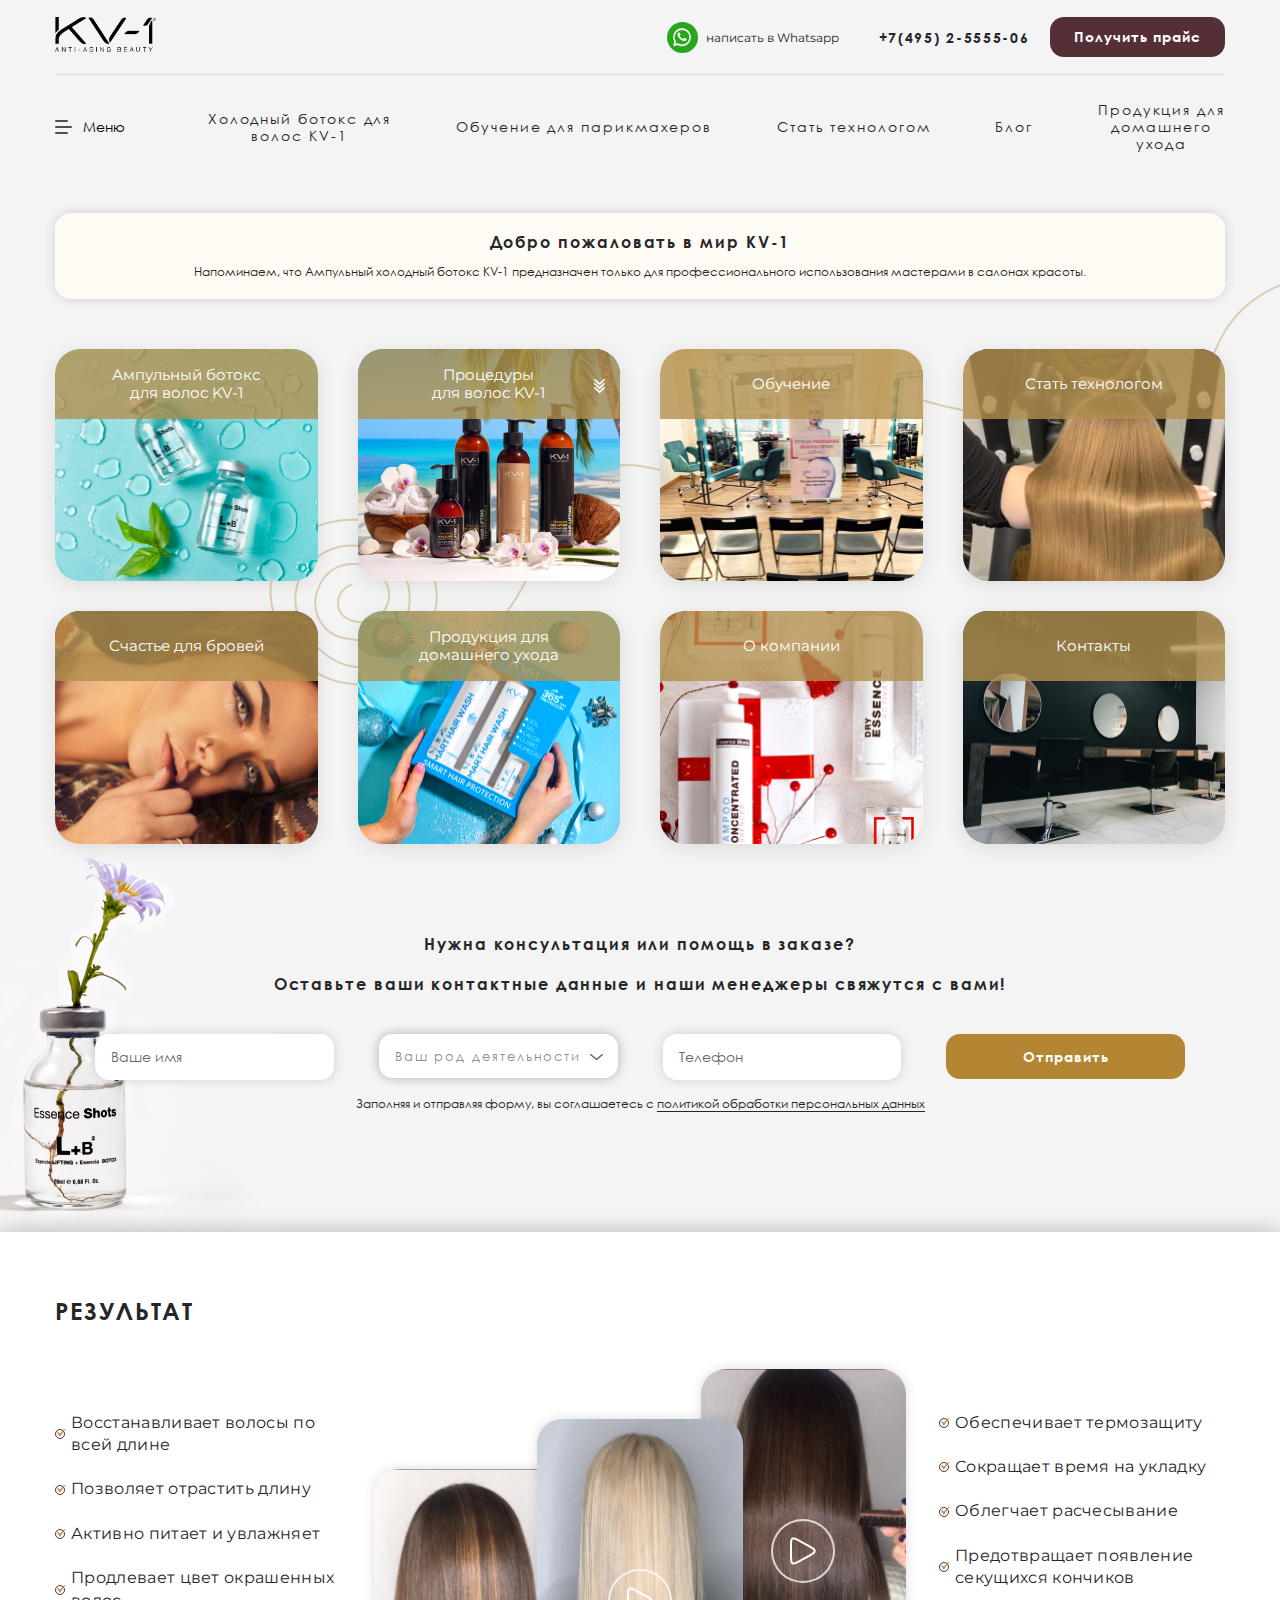
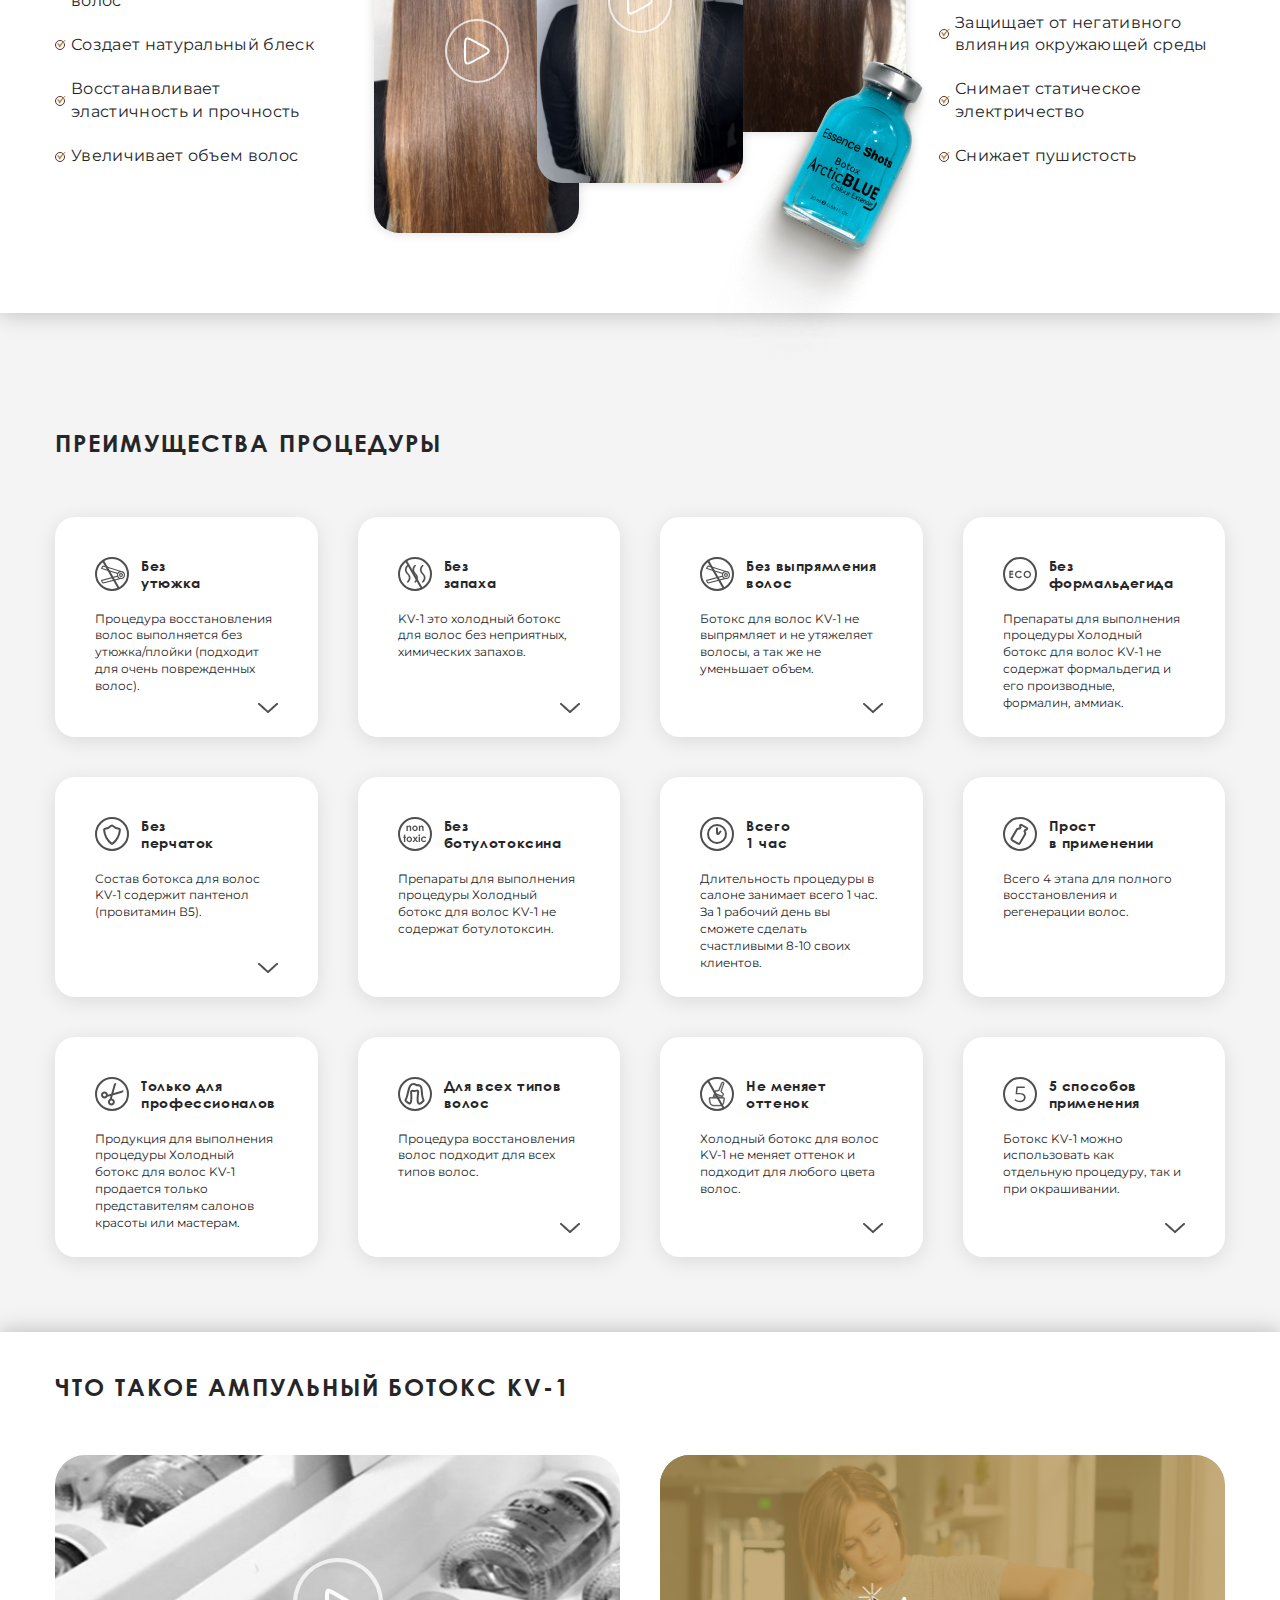
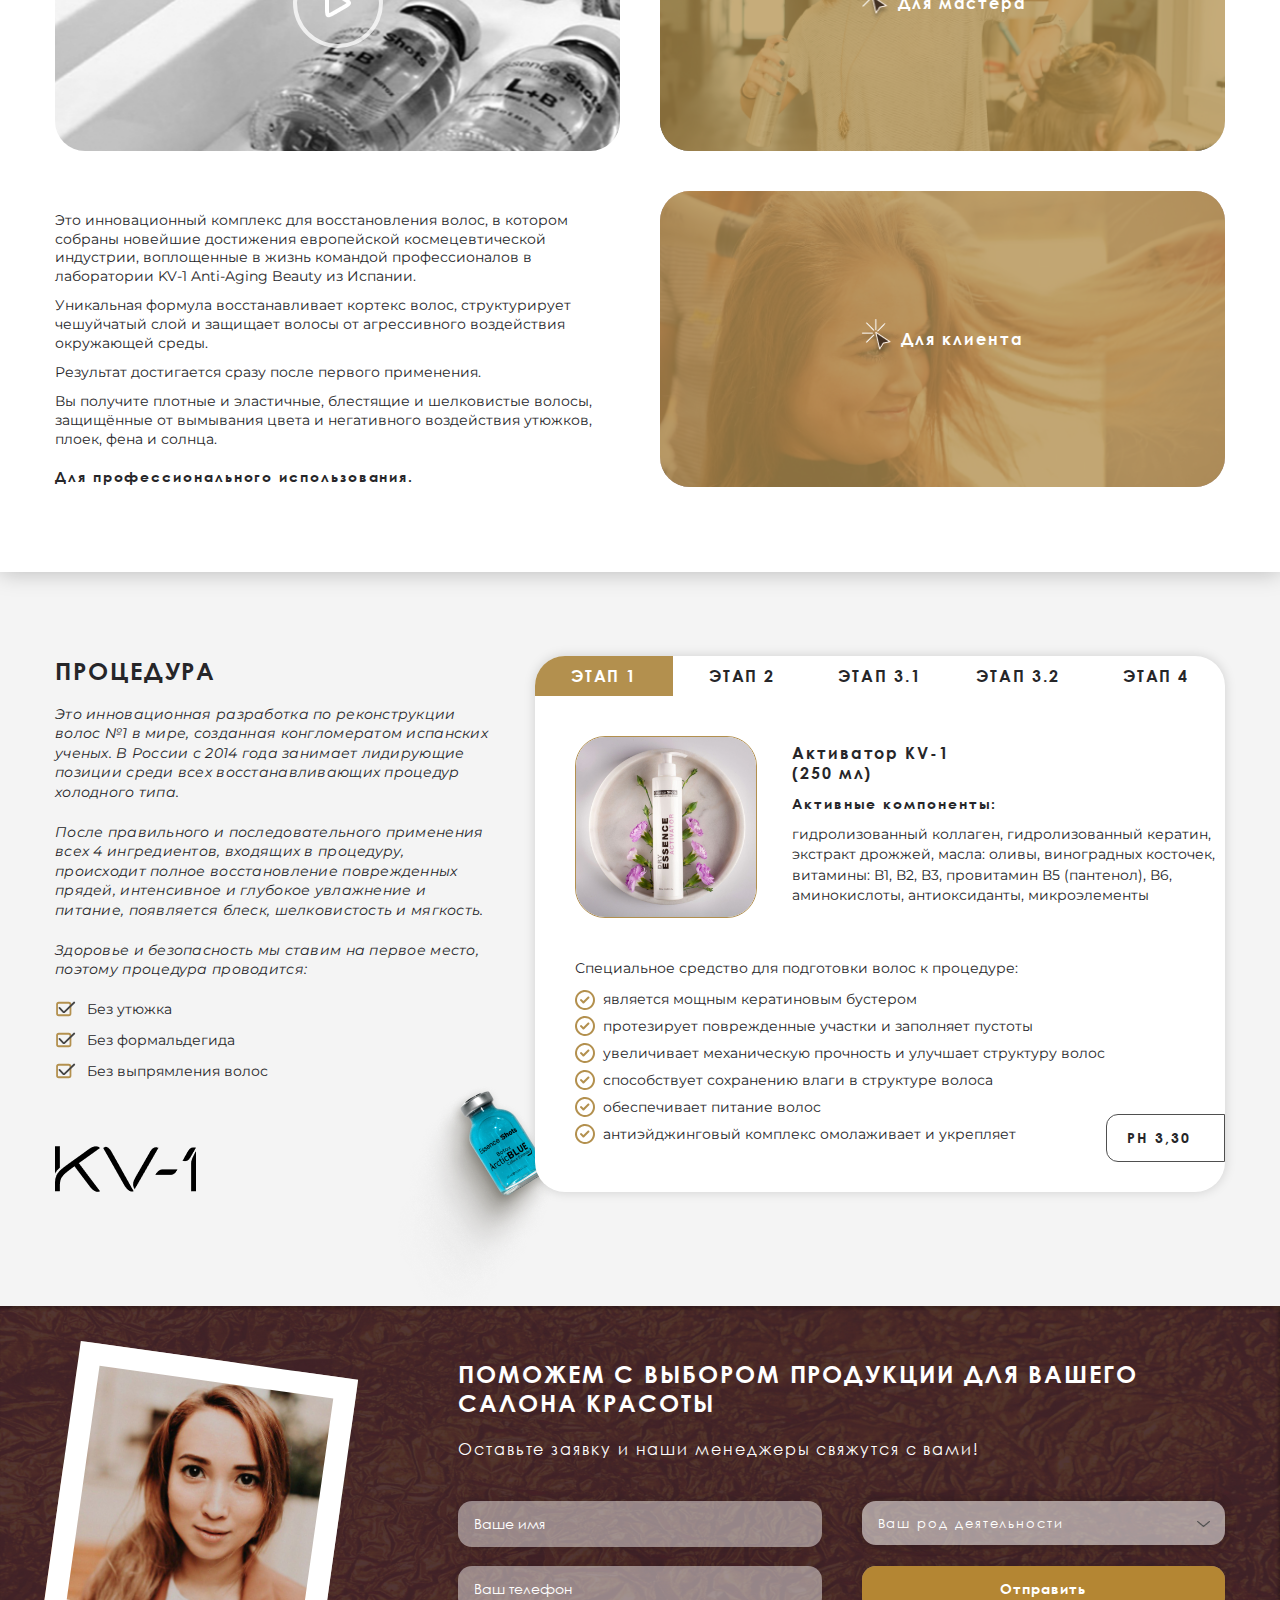
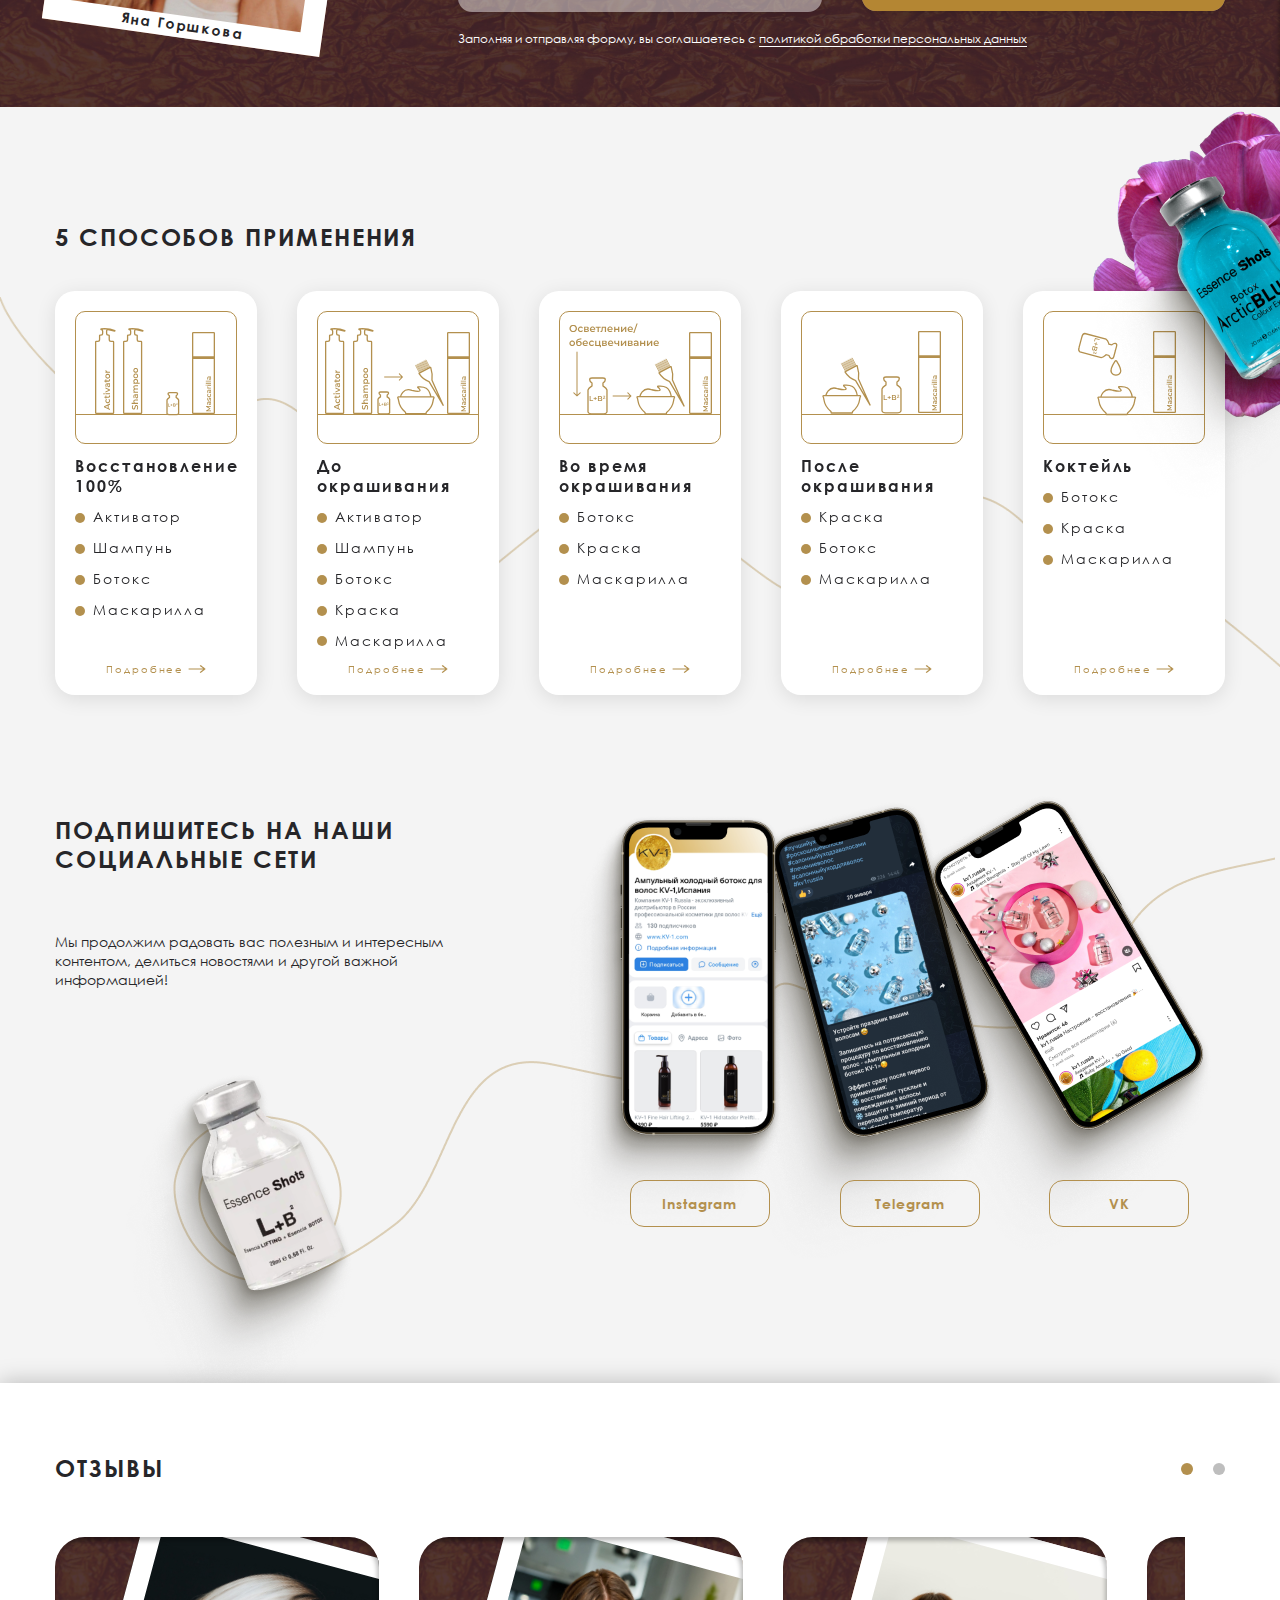
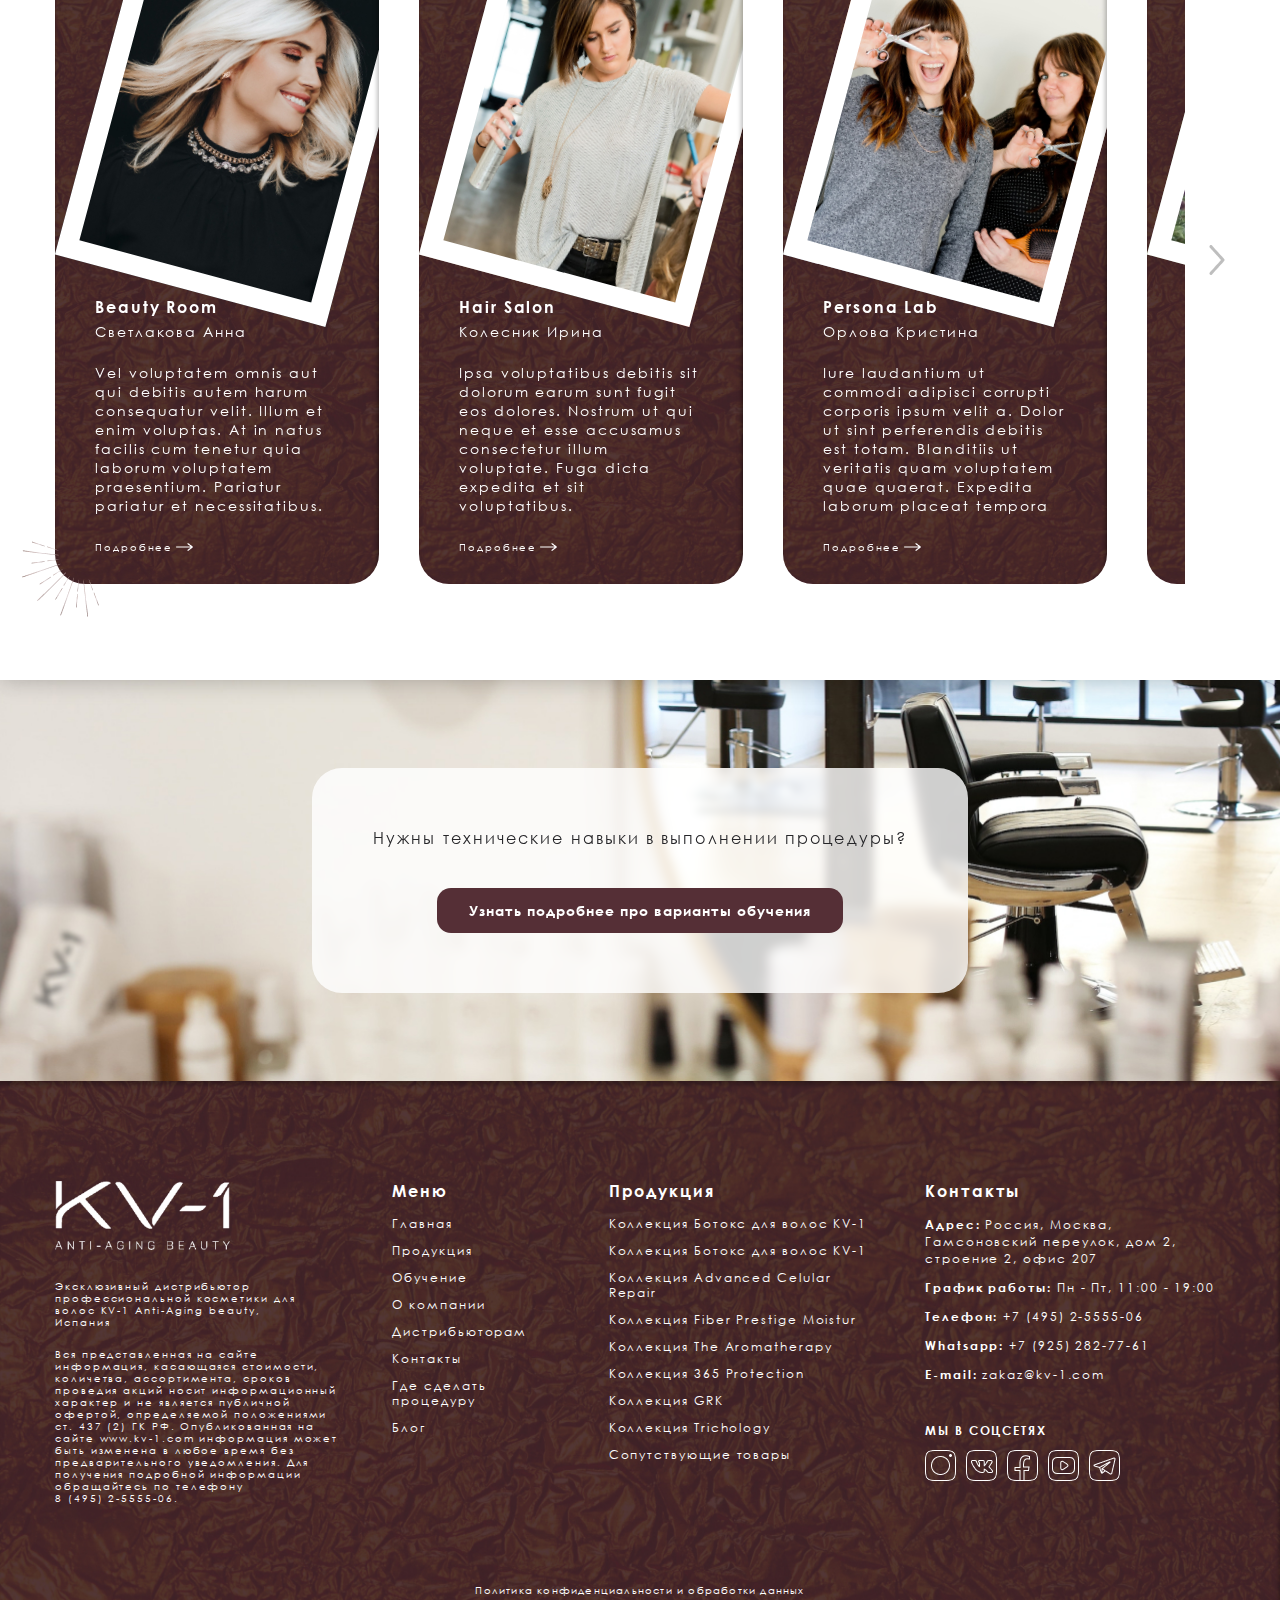
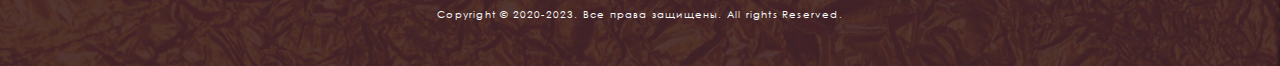
==== commit f7f2fd69: "change to svg advan_ic" ====
--- a/index.html
+++ b/index.html
@@ -247,7 +247,7 @@
 					<div class="advan_card-in">
 						<div class="advan_top">
 							<div class="advan_ic">
-								<img src="img/advan/ic_2.png" alt="">
+								<img src="img/advan/ic_2.svg" alt="">
 							</div>
 							<span class="advan_name">Без <br>запаха</span>
 						</div>
@@ -264,7 +264,7 @@
 					<div class="advan_card-in">
 						<div class="advan_top">
 							<div class="advan_ic">
-								<img src="img/advan/ic_3.png" alt="">
+								<img src="img/advan/ic_3.svg" alt="">
 							</div>
 							<span class="advan_name">Без выпрямления <br> волос</span>
 						</div>
@@ -281,7 +281,7 @@
 					<div class="advan_card-in">
 						<div class="advan_top">
 							<div class="advan_ic">
-								<img src="img/advan/ic_4.png" alt="">
+								<img src="img/advan/ic_4.svg" alt="">
 							</div>
 							<span class="advan_name">Без <br>формальдегида</span>
 						</div>
@@ -294,7 +294,7 @@
 					<div class="advan_card-in">
 						<div class="advan_top">
 							<div class="advan_ic">
-								<img src="img/advan/ic_5.png" alt="">
+								<img src="img/advan/ic_5.svg" alt="">
 							</div>
 							<span class="advan_name">Без <br>перчаток</span>
 						</div>
@@ -324,7 +324,7 @@
 					<div class="advan_card-in">
 						<div class="advan_top">
 							<div class="advan_ic">
-								<img src="img/advan/ic_7.png" alt="">
+								<img src="img/advan/ic_7.svg" alt="">
 							</div>
 							<span class="advan_name">Всего <br>1 час</span>
 						</div>
@@ -337,7 +337,7 @@
 					<div class="advan_card-in">
 						<div class="advan_top">
 							<div class="advan_ic">
-								<img src="img/advan/ic_8.png" alt="">
+								<img src="img/advan/ic_8.svg" alt="">
 							</div>
 							<span class="advan_name">Прост <br>в применении</span>
 						</div>
@@ -350,7 +350,7 @@
 					<div class="advan_card-in">
 						<div class="advan_top">
 							<div class="advan_ic">
-								<img src="img/advan/ic_9.png" alt="">
+								<img src="img/advan/ic_9.svg" alt="">
 							</div>
 							<span class="advan_name">Только для<br>профессионалов</span>
 						</div>
@@ -363,7 +363,7 @@
 					<div class="advan_card-in">
 						<div class="advan_top">
 							<div class="advan_ic">
-								<img src="img/advan/ic_10.png" alt="">
+								<img src="img/advan/ic_10.svg" alt="">
 							</div>
 							<span class="advan_name">Для всех типов  <br>волос</span>
 						</div>
@@ -380,7 +380,7 @@
 					<div class="advan_card-in">
 						<div class="advan_top">
 							<div class="advan_ic">
-								<img src="img/advan/ic_11.png" alt="">
+								<img src="img/advan/ic_11.svg" alt="">
 							</div>
 							<span class="advan_name">Не меняет<br>оттенок</span>
 						</div>
@@ -397,7 +397,7 @@
 					<div class="advan_card-in">
 						<div class="advan_top">
 							<div class="advan_ic">
-								<img src="img/advan/ic_12.png" alt="">
+								<img src="img/advan/ic_12.svg" alt="">
 							</div>
 							<span class="advan_name">5 способов<br>применения</span>
 						</div>
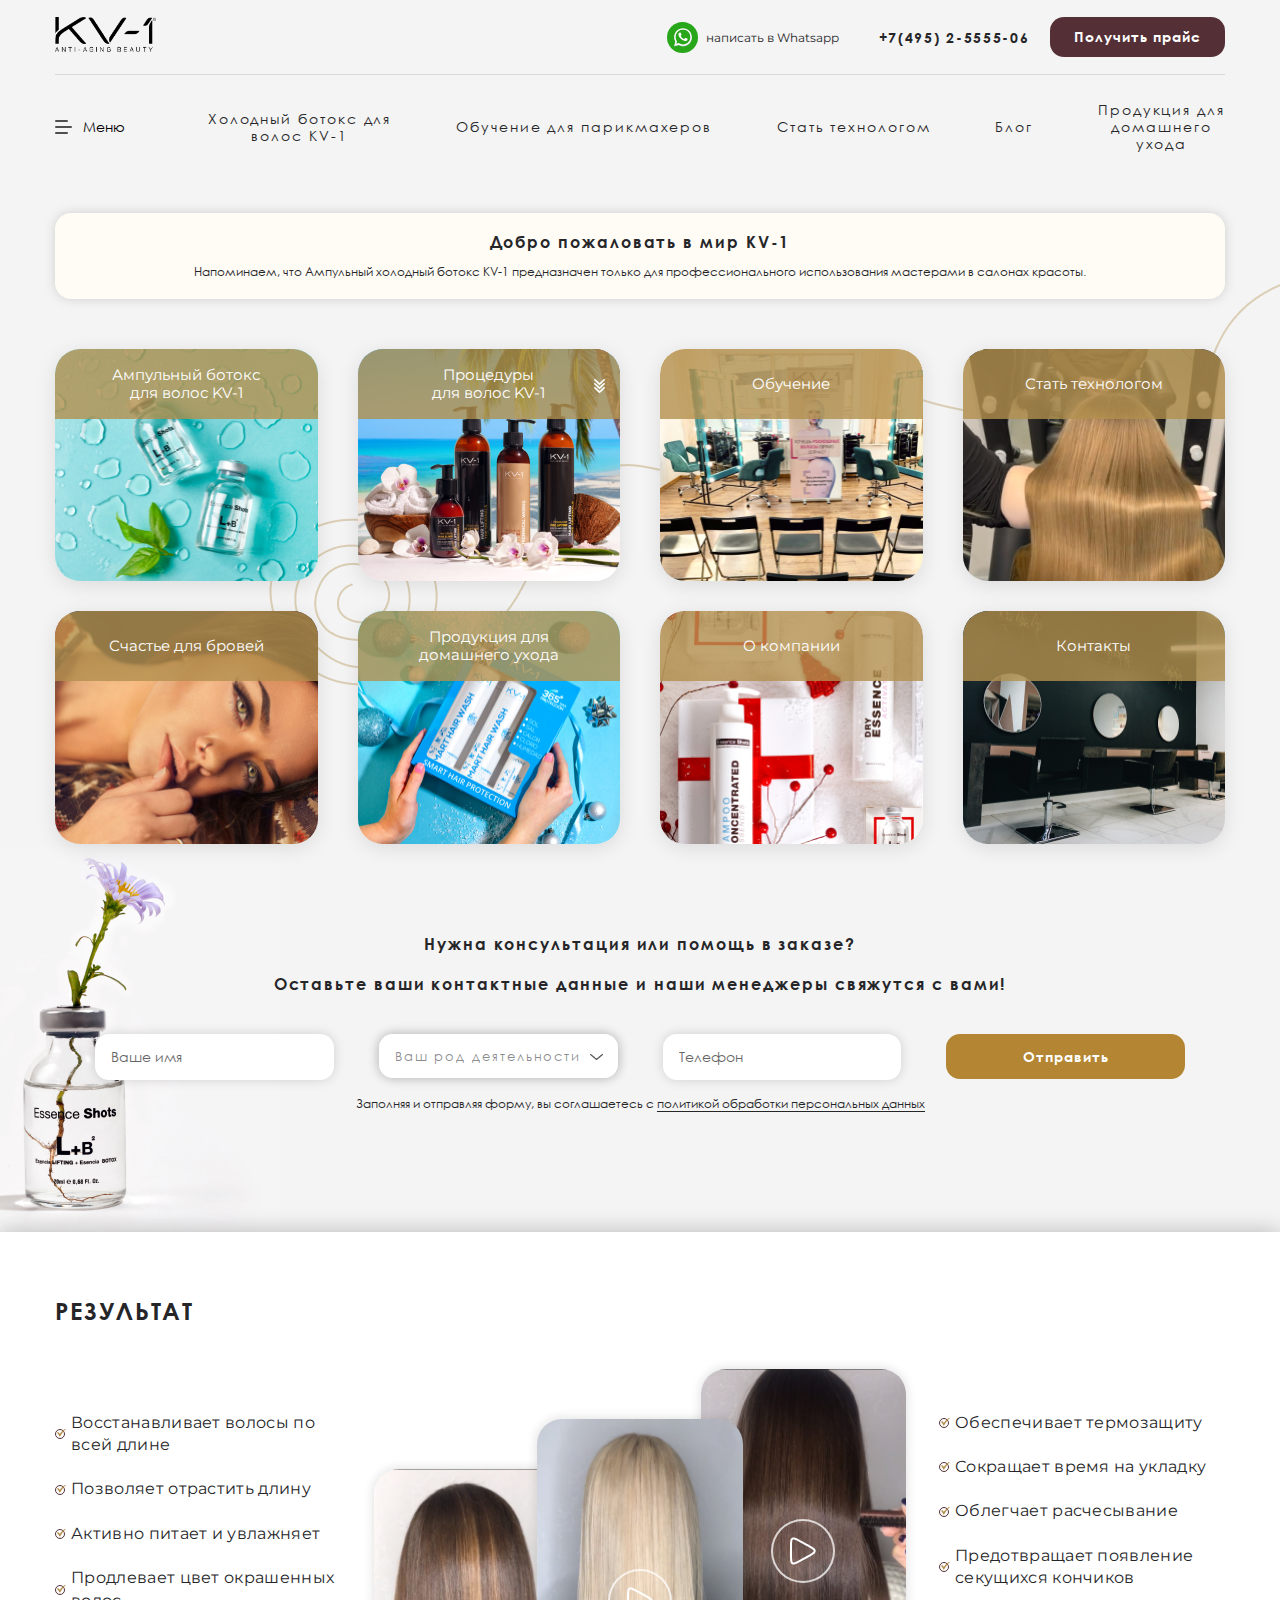
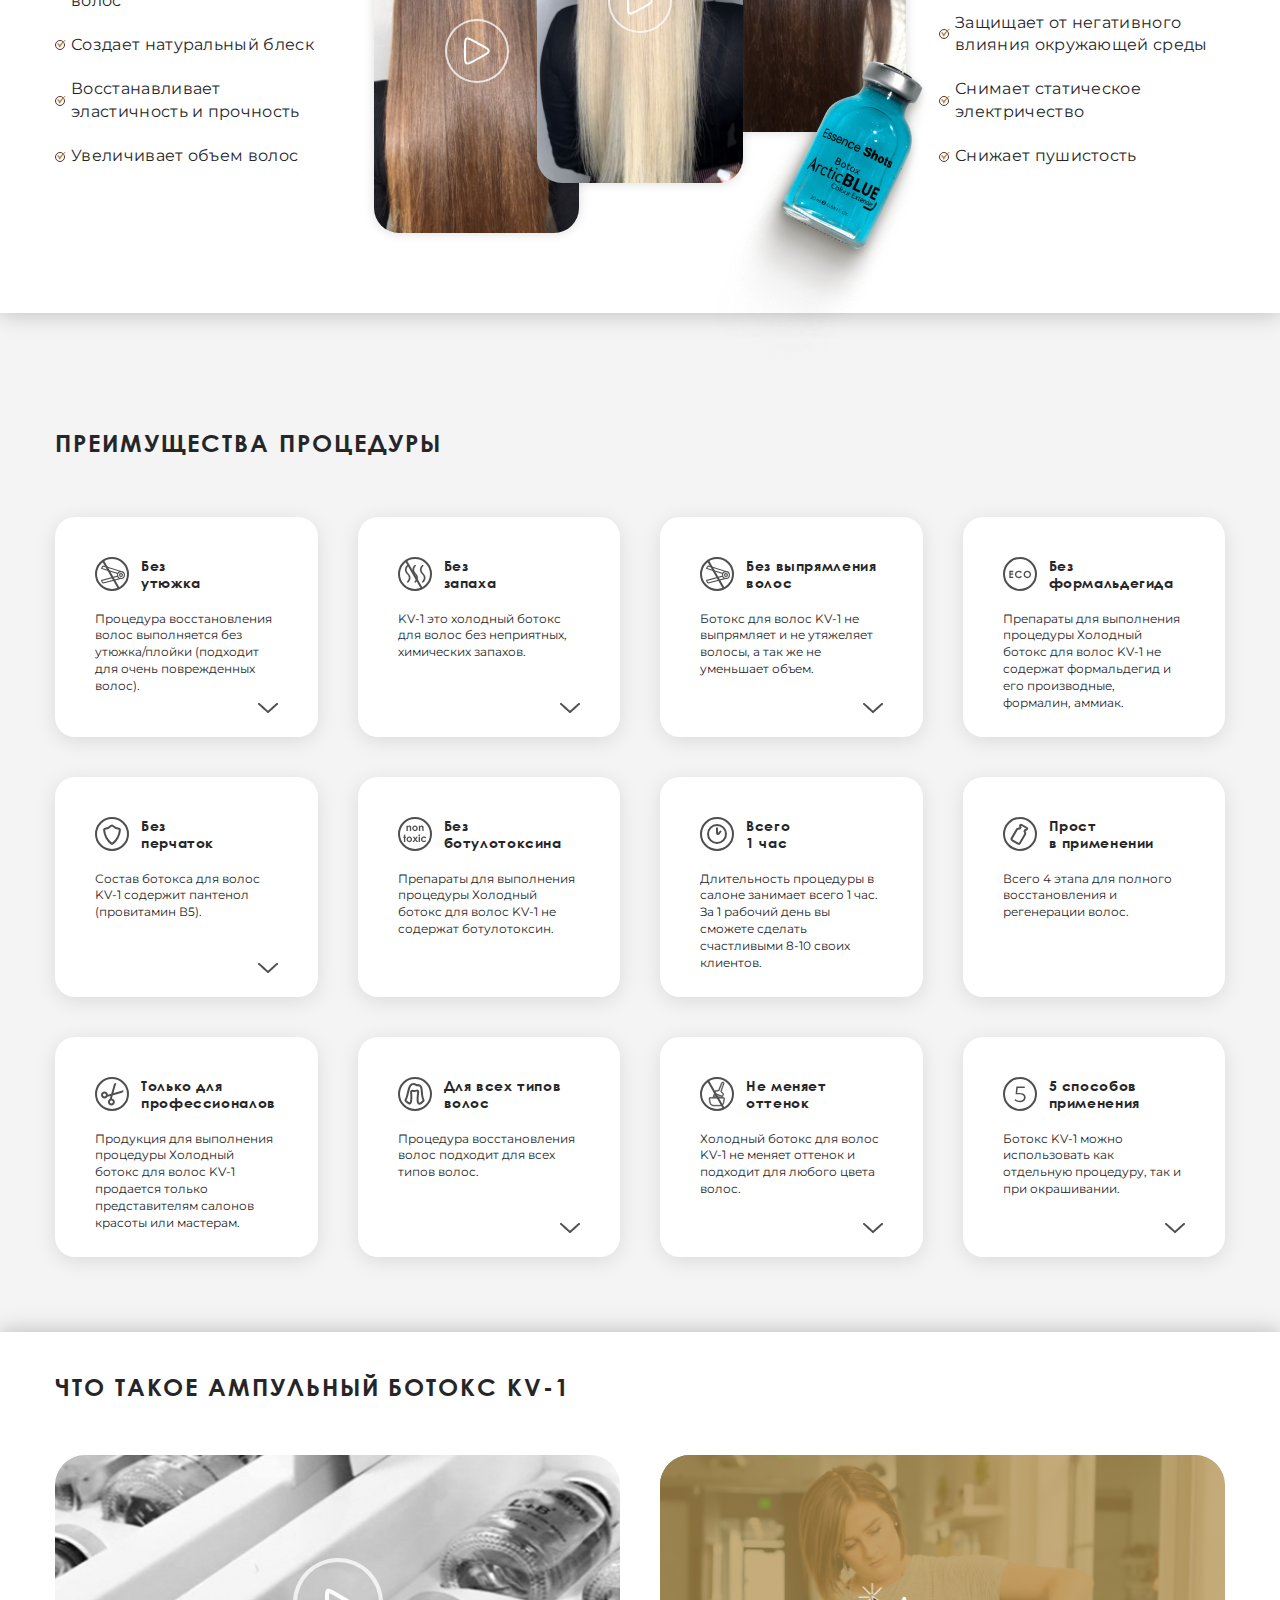
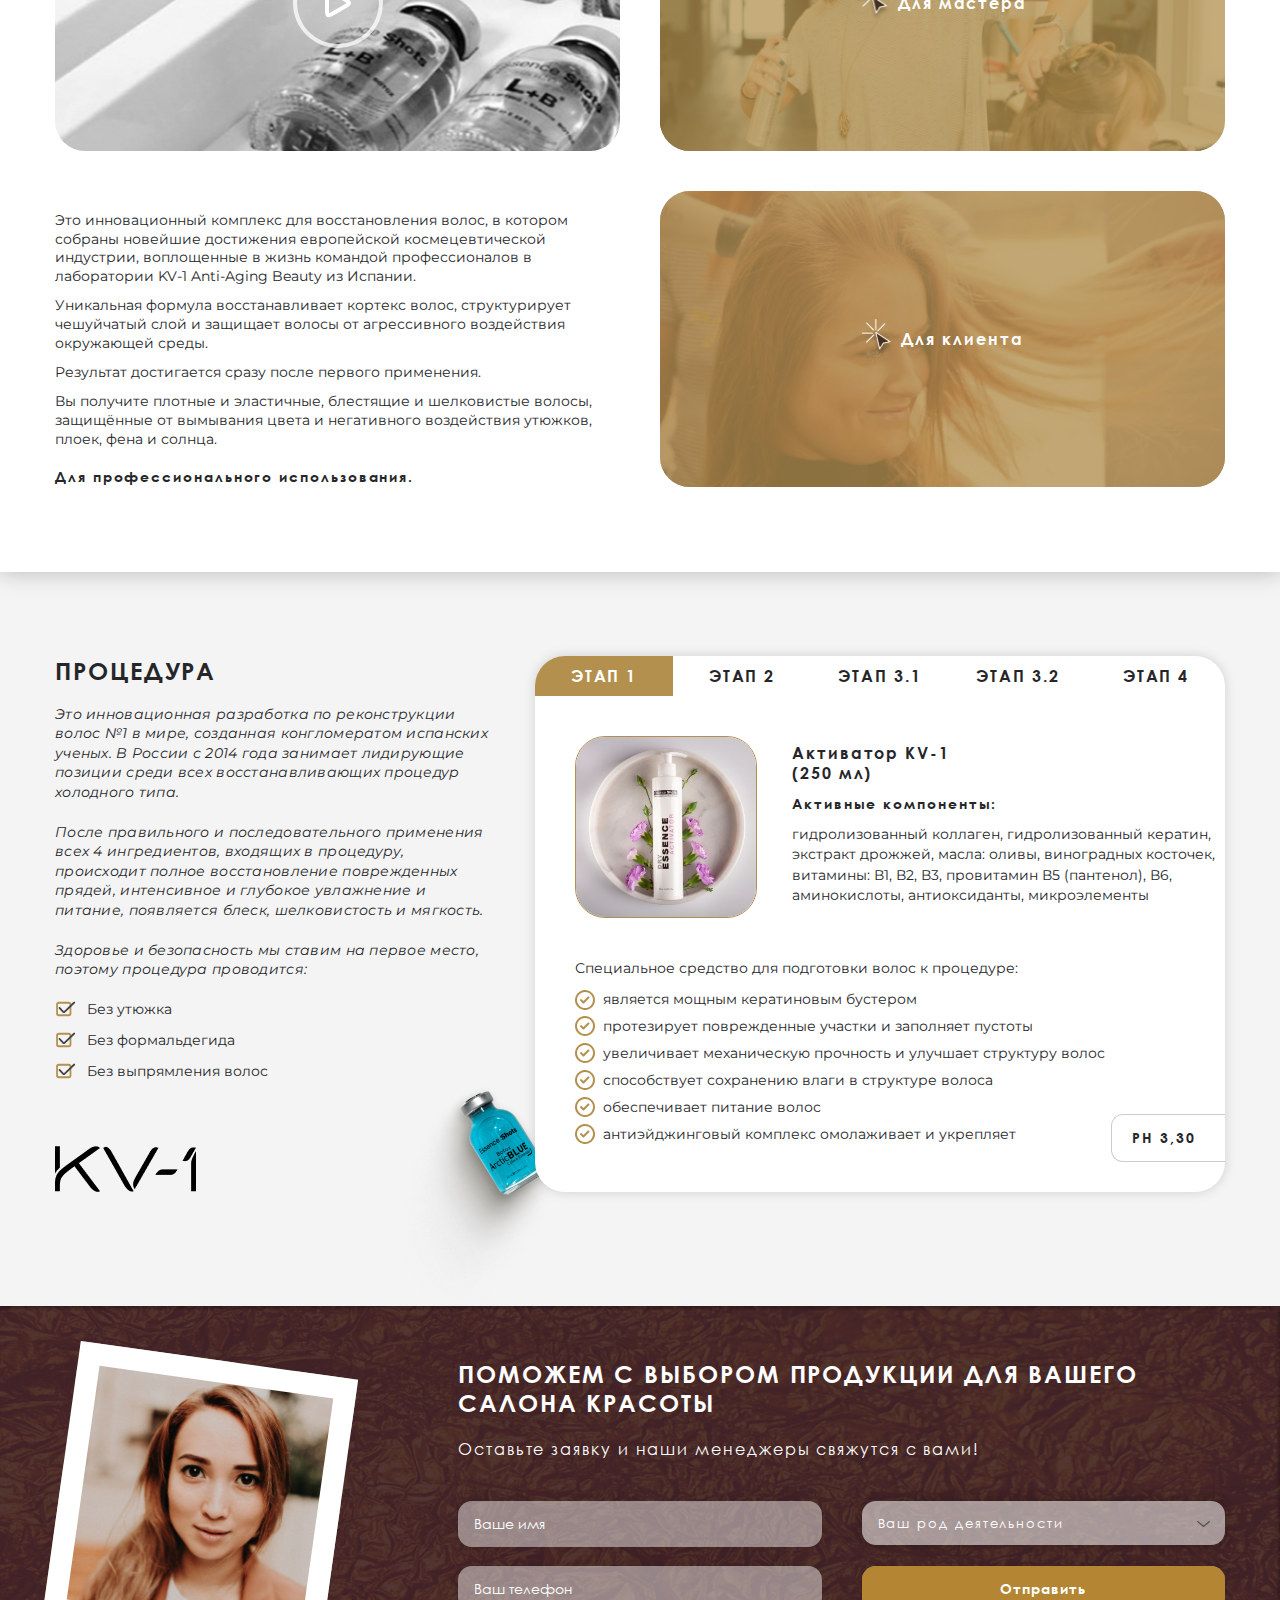
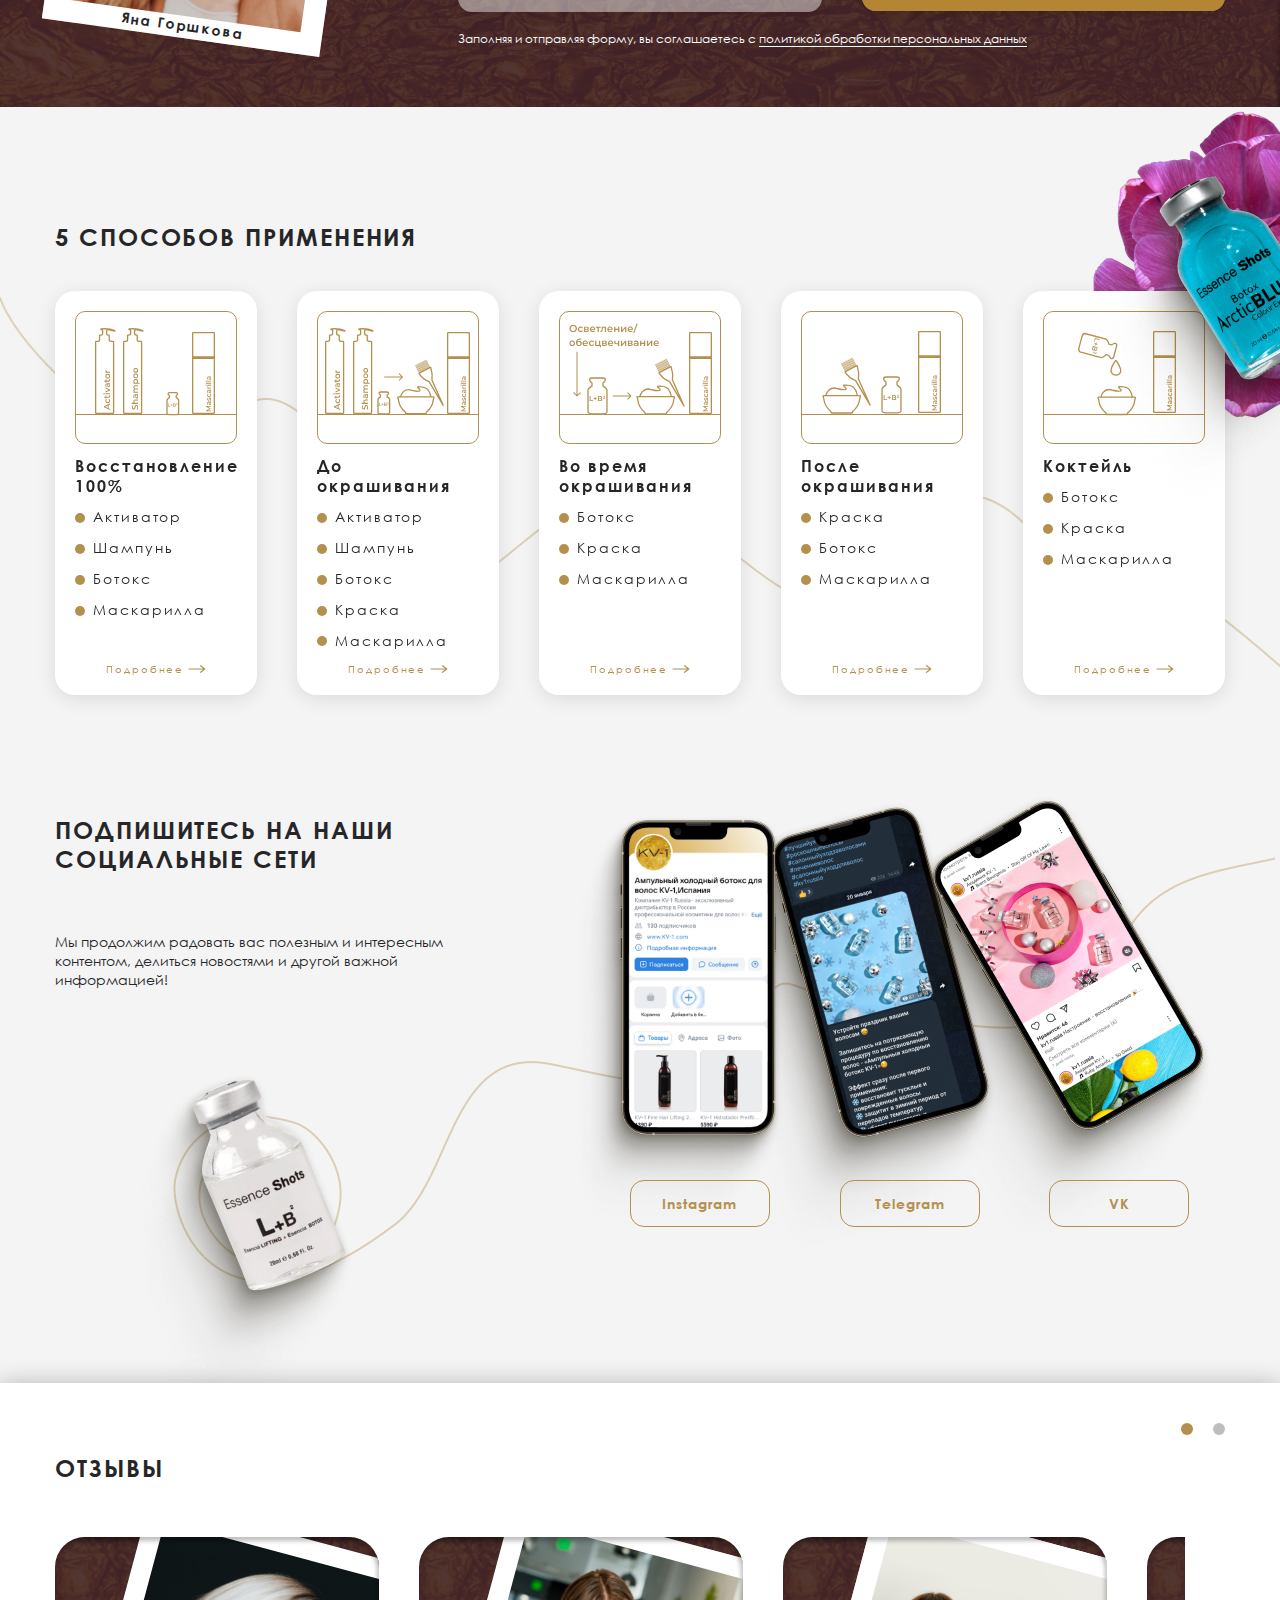
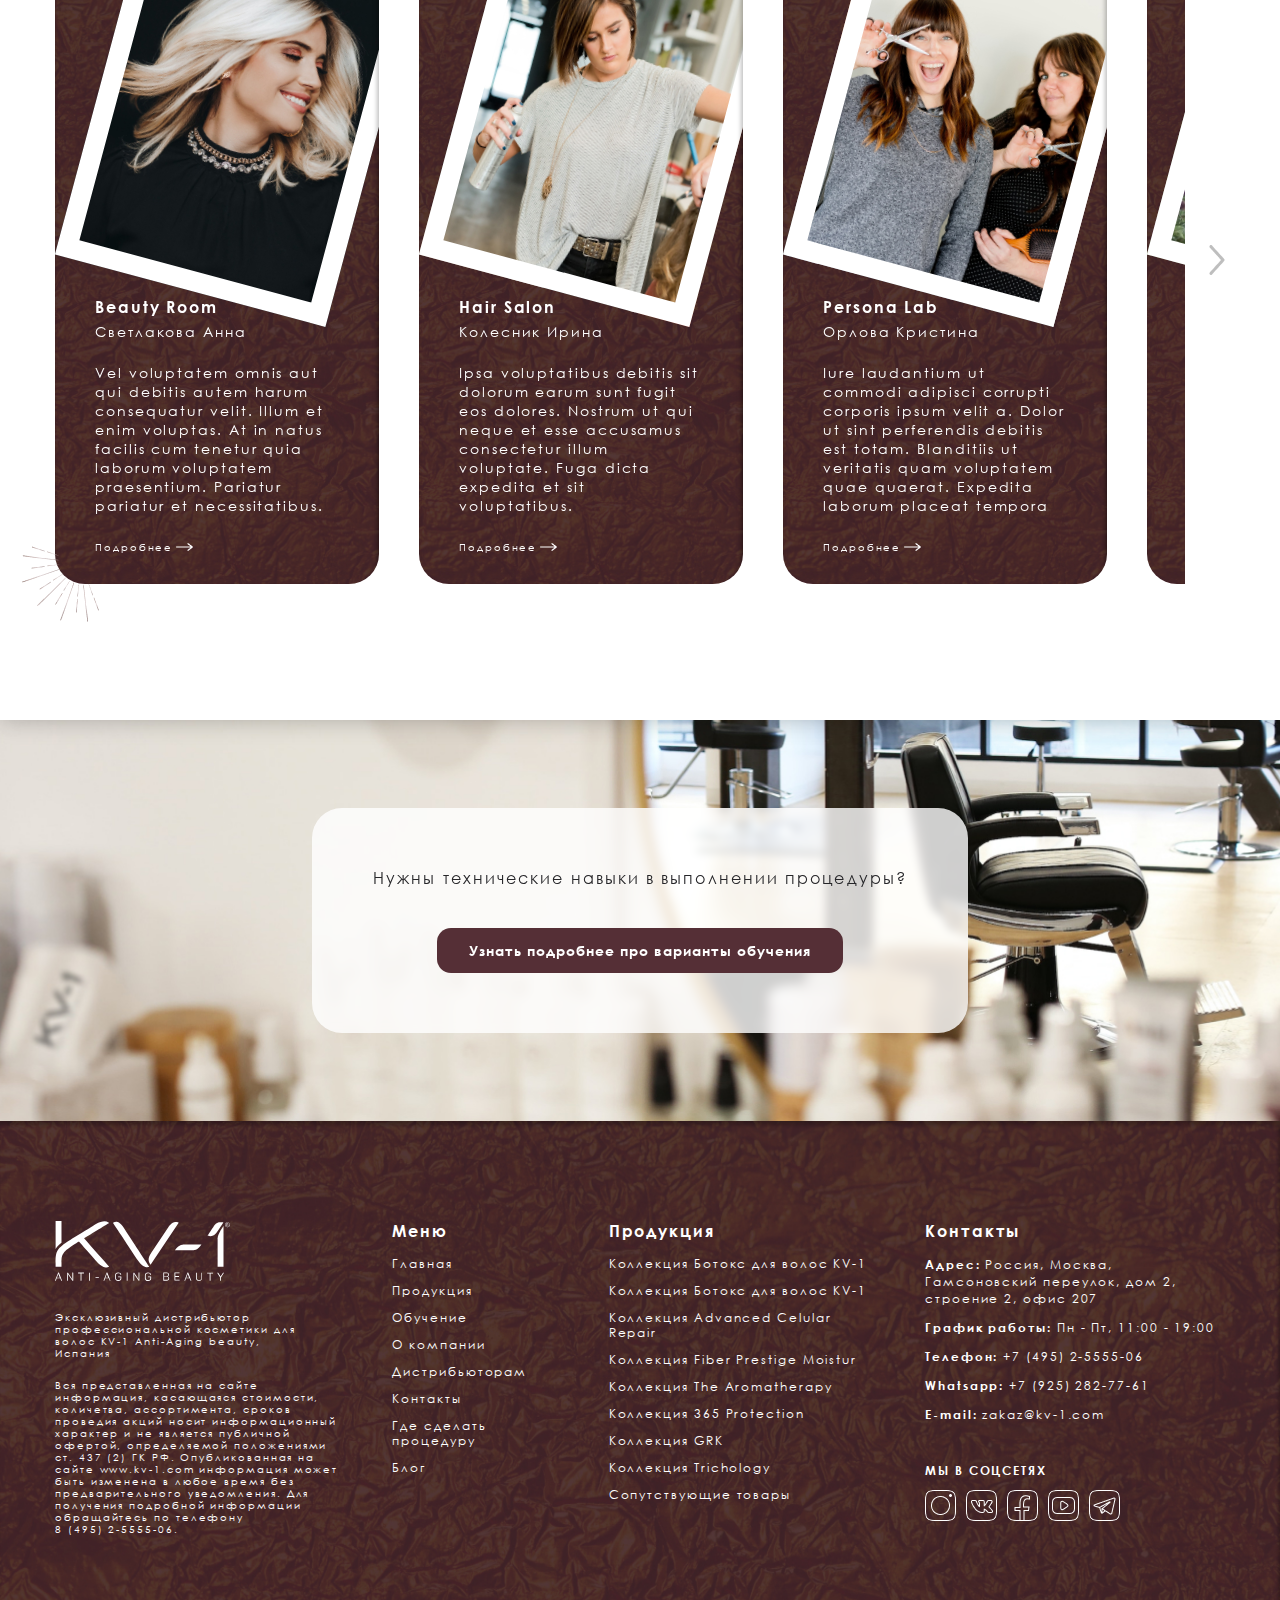
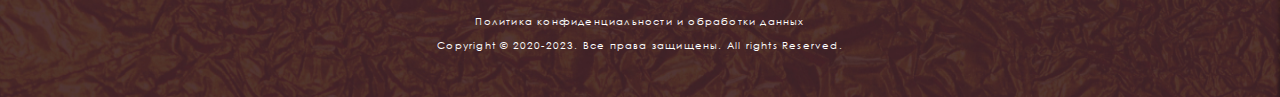
==== commit 4da58851: "third bugs pocket" ====
--- a/index.html
+++ b/index.html
@@ -64,7 +64,7 @@
 	<section class="section main">
 		<div class="container">
 			<div class="welcome_in">
-				<span class="welcome_tit">Добро пожаловать в мир KV-1</span>
+				<span class="welcome_tit">Добро пожаловать в мир <span class="dib">KV-1</span></span>
 				<p class="welcome_txt">Напоминаем, что Ампульный холодный ботокс KV-1 предназначен только для профессионального использования мастерами в салонах красоты.</p>
 			</div>
 		</div>
@@ -277,7 +277,7 @@
 						</div>
 					</div>
 				</div>
-				<div class="advan_card">
+				<div class="advan_card advan_card__simple">
 					<div class="advan_card-in">
 						<div class="advan_top">
 							<div class="advan_ic">
@@ -307,7 +307,7 @@
 						</div>
 					</div>
 				</div>
-				<div class="advan_card">
+				<div class="advan_card advan_card__simple">
 					<div class="advan_card-in">
 						<div class="advan_top">
 							<div class="advan_ic">
@@ -320,39 +320,39 @@
 						</div>
 					</div>
 				</div>
-				<div class="advan_card">
+				<div class="advan_card advan_card__simple">
 					<div class="advan_card-in">
 						<div class="advan_top">
 							<div class="advan_ic">
 								<img src="img/advan/ic_7.svg" alt="">
 							</div>
-							<span class="advan_name">Всего <br>1 час</span>
+							<span class="advan_name">Всего <br><span class="dib">1 час</span></span>
 						</div>
 						<div class="advan_bot">
 							<p class="advan_prev">Длительность процедуры в салоне занимает всего 1 час. За 1 рабочий день вы сможете сделать счастливыми 8-10 своих клиентов.</p>
 						</div>
 					</div>
 				</div>
-				<div class="advan_card">
+				<div class="advan_card advan_card__simple">
 					<div class="advan_card-in">
 						<div class="advan_top">
 							<div class="advan_ic">
 								<img src="img/advan/ic_8.svg" alt="">
 							</div>
-							<span class="advan_name">Прост <br>в применении</span>
+							<span class="advan_name">Прост <br><span class="dib">в применении</span></span>
 						</div>
 						<div class="advan_bot">
 							<p class="advan_prev">Всего 4 этапа для полного восстановления и регенерации волос.</p>
 						</div>
 					</div>
 				</div>
-				<div class="advan_card">
+				<div class="advan_card advan_card__simple">
 					<div class="advan_card-in">
 						<div class="advan_top">
 							<div class="advan_ic">
 								<img src="img/advan/ic_9.svg" alt="">
 							</div>
-							<span class="advan_name">Только для<br>профессионалов</span>
+							<span class="advan_name">Только для <br>профессионалов</span>
 						</div>
 						<div class="advan_bot">
 							<p class="advan_prev">Продукция для выполнения процедуры Холодный ботокс для волос KV-1 продается только представителям салонов красоты или мастерам.</p>
@@ -382,7 +382,7 @@
 							<div class="advan_ic">
 								<img src="img/advan/ic_11.svg" alt="">
 							</div>
-							<span class="advan_name">Не меняет<br>оттенок</span>
+							<span class="advan_name">Не меняет <br>оттенок</span>
 						</div>
 						<div class="advan_bot">
 							<button type="button" class="advan_btn"></button>
@@ -399,7 +399,7 @@
 							<div class="advan_ic">
 								<img src="img/advan/ic_12.svg" alt="">
 							</div>
-							<span class="advan_name">5 способов<br>применения</span>
+							<span class="advan_name">5 способов <br>применения</span>
 						</div>
 						<div class="advan_bot">
 							<button type="button" class="advan_btn"></button>
@@ -495,15 +495,10 @@
 							<div>
 								<p>Это инновационный комплекс для восстановления волос, в котором собраны новейшие достижения европейской космецевтической индустрии, воплощенные в жизнь командой профессионалов в лаборатории KV-1 Anti-Aging Beauty из Испании.</p>
 								<p>Уникальная формула восстанавливает кортекс волос, структурирует чешуйчатый слой и защищает волосы от агрессивного воздействия окружающей среды.</p>
-							</div>
-							<div class="what_txt-block">
-								<div>
-									<p>Результат достигается сразу после первого применения.</p>
-									<p>Вы получите плотные и эластичные, блестящие и шелковистые волосы, защищённые от вымывания цвета и негативного воздействия утюжков, плоек, фена и солнца.</p>
-								</div>
-								<b>Для профессионального использования.</b>
-							</div>
-							<button class="what_open" type="button">Показать еще</button>
+								<p>Результат достигается сразу после первого применения.</p>
+								<p>Вы получите плотные и эластичные, блестящие и шелковистые волосы, защищённые от вымывания цвета и негативного воздействия утюжков, плоек, фена и солнца.</p>
+							</div>
+							<b>Для профессионального использования.</b>
 						</div>
 					</li>
 					<li class="what_img what_img__2" data-tab="2">
@@ -518,16 +513,11 @@
 								<li>Продукт премиум класса</li>
 								<li>Натуральный состав, без формальдегида и его производных</li>
 								<li>Безопасен для здоровья, без запаха и перчаток</li>
+								<li>Работает как отдельная процедура, имеет несколько взаимодействий с окрашиванием, обязателен перед кератиновым выпрямлением</li>
+								<li>Достигается увеличение выручки и среднего чека</li>
+								<li>Бесплатный контент для инстаграм и POS материалы для салона</li>
 							</ul>
-							<div class="what_txt-block">
-								<ul class="body_list">
-									<li>Работает как отдельная процедура, имеет несколько взаимодействий с окрашиванием, обязателен перед кератиновым выпрямлением</li>
-									<li>Достигается увеличение выручки и среднего чека</li>
-									<li>Бесплатный контент для инстаграм и POS материалы для салона</li>
-								</ul>
-								<b>Только для профессионального использования</b>
-							</div>
-							<button class="what_open" type="button">Показать еще</button>
+							<b>Только для профессионального использования</b>
 						</div>
 					</li>
 					<li class="what_img what_img__3" data-tab="3">
@@ -541,15 +531,10 @@
 								<li>Непревзойденное средство для отращивания длины волос</li>
 								<li>Интенсивное и глубокое увлажнение и питание</li>
 								<li>Предотвращение появления секущихся кончиков</li>
+								<li>Продление цвета окрашенных волос</li>
+								<li>Термозащита (утюжки, фены, щипцы)</li>
 							</ul>
-							<div class="what_txt-block">
-								<ul class="body_list">
-									<li>Продление цвета окрашенных волос</li>
-									<li>Термозащита (утюжки, фены, щипцы)</li>
-								</ul>
-								<b>Только для профессионального использования</b>
-							</div>
-							<button class="what_open" type="button">Показать еще</button>
+							<b>Только для профессионального использования</b>
 						</div>
 					</li>
 				</ul>
@@ -1289,7 +1274,7 @@
 			<div class="foot">
 				<div class="foot_txts">
 					<a href="#" class="foot_logo">
-						<img src="img/logo-wh.png" alt="">
+						<img src="img/logo-wh.svg" alt="">
 					</a>
 					<p class="foot_desc">Эксклюзивный дистрибьютор профессиональной косметики для волос KV-1 Anti-Aging beauty, Испания</p>
 					<p class="foot_txt">Вся представленная на сайте информация, касающаяся стоимости, количетва, ассортимента, сроков проведия акций носит информационный характер и не является публичной офертой, определяемой положениями ст. 437 (2) ГК РФ. Опубликованная на сайте www.kv-1.com информация может быть изменена в любое время без предварительного уведомления. Для получения подробной информации обращайтесь по телефону <span class="dib">8 (495) 2-5555-06.</span></p>
--- a/css/style.css
+++ b/css/style.css
@@ -94,6 +94,16 @@
 	color: #552F36;
 	background: #fff;
 }
+.main .btn__yellow{
+	border: 2px solid #B48633;
+	padding: 12px 32px;
+}
+.main .btn__yellow:hover{
+	color: #552F36;
+	background: #fff;
+	border-color:  #B48633;
+	box-shadow: 0px 0px 22px rgba(0, 0, 0, 0.25);
+}
 .head_top{
 	display: flex;
 	justify-content: space-between;
@@ -122,7 +132,7 @@
 	width: 31px;
 	height: 31px;
 	border-radius: 50%;
-	background: #29A71A url(../img/icons/head_wa.png) center center no-repeat;
+	background: #29A71A url(../img/icons/wa.svg) center center no-repeat;
 }
 .head_top{
 	padding: 17px 0;
@@ -296,7 +306,7 @@
 	padding: 70px 0 96px;
 }
 .review .sec_name{
-	margin-bottom: 55px;
+	margin-bottom: 15px;
 }
 .rev_slider{
 	padding-right: 40px;
@@ -305,7 +315,7 @@
 .rev_slider::before{
 	content: '';
 	position: absolute;
-	bottom: -50px;
+	bottom: -15px;
 	left: -50px;
 	width: 103px;
 	height: 102px;
@@ -316,7 +326,7 @@
 	height: auto;
 }
 .rev_slider .slick-list{
-	padding-right: 40px;
+	padding: 40px 40px 40px 0;
 }
 .rev_slider .slick-track{
 	display: flex;
@@ -941,10 +951,11 @@
 .body_tag{
 	font-family: 'CenturyGothicBold', arial, sans-serif;
 	position: absolute;
-	right: -5px;
+	right: -10px;
 	bottom: -18px;
 	line-height: 46px;
-	border: 1px solid #4F4F4F;
+	border: 1px solid #ccc;
+	border-right: 0;
 	border-radius: 12px 0px 0px 12px;
 	font-size: 14px;
 	padding-left: 20px;
@@ -1015,6 +1026,9 @@
 	line-height: 140%;
 	letter-spacing: normal;
 	position: relative;
+}
+.active.advan_card .advan_bot{
+	padding-bottom: 20px;
 }
 .advan_prev{
 	position: absolute;
@@ -1048,6 +1062,8 @@
 	transition: 0.3s;
 }
 .advan_card.active .advan_btn{
+	/*transform: rotate(180deg);
+	bottom: 5px;*/
 	opacity: 0;
 }
 .advan_card.active .advan_card-in{
@@ -1695,7 +1711,7 @@
 	background: url(../img/icons/att.png) left 35px center no-repeat;
 }
 .app_tag p{
-	max-width: 250px;
+	max-width: 275px;
 }
 .color{
 	font-style: normal;
@@ -1804,6 +1820,3 @@
 .what_mob{
 	display: none;
 }
-.fancybox-iframe, .fancybox-video{
-	background: rgba(255,255,255,0.9);
-}--- a/css/media.css
+++ b/css/media.css
@@ -4,6 +4,9 @@
 	}
 }
 @media screen and (max-width: 1200px) {
+	.rev_slider .slick-prev{
+		left: -15px;
+	}
 	.main_form{
 		flex-wrap: wrap;
 		max-width: 538px;
@@ -158,7 +161,7 @@
 		margin-bottom: 30px;
 	}
 	.advan_cards{
-		margin: 0 -7px;
+		margin: 0;
 	}
 	.advan_card{
 		padding: 0 7px;
@@ -193,7 +196,7 @@
 		padding-right: 36px;
 	}
 	.what_wrap{
-		justify-content: flex-start;
+		justify-content: center;
 	}
 	.what{
 		padding-bottom: 75px;
@@ -374,7 +377,7 @@
 }
 @media screen and (max-width: 770px) {
 	.container{
-		max-width: 500px;
+		max-width: 530px;
 	}
 	.sm-b{
 		display: block;
@@ -499,7 +502,7 @@
 		padding: 18px 8px;
 	}
 	.advan_top{
-		padding-bottom: 5px;
+		padding-bottom: 10px;
 	}
 	.sec_name.dsc{
 		display: block;
@@ -571,7 +574,7 @@
 		left: -360px;
 	}
 	.app_tel-img__1 img{
-		right: -250px;
+		right: -235px;
 		width: 220px;
 		top: -35px;
 	}
@@ -753,18 +756,66 @@
 	.what_img{
 		height: 170px;
 	}
+	.advan .slick-list{
+		padding: 40px 40px 40px 0;
+	}
+	.advan .sec_name{
+		margin-bottom: 25px;
+	}
+	.advan .slick-dots{
+		top: -10px;
+	}
+	.advan_btn{
+		bottom: -40px;
+	}
+	.help_txt{
+		font-size: 9px;
+		line-height: 1;
+		bottom: 1px;
+	}
+	.help_img::before{
+		border-width: 11px;
+	}
+	.help_img{
+		width: 152px;
+		height: 152px;
+	}
 }
 @media screen and (max-width: 560px) {
+	.advan_name br{
+		display: none;
+	}
+	.modal_rev-content{
+		width: 100%;
+	}
 	.modal_rev-in{
-		flex-direction: column;
-		align-items: center;
-	}
-	.modal_rev-content{
-		width: 100%;
-		margin-top: 30px;
+		position: relative;
+	}
+	.modal_rev-in .rev_img{
+		position: absolute;
+		left: 15px;
+		top: 0;
+		width: 85px;
+		margin: 0;
+	}
+	.modal_rev-in .rev_img::before{
+		border-width: 10px;
+	}
+	.modal_rev-in .rev_name{
+		padding-top: 35px;
+		margin-left: 130px;
+	}
+	.modal_rev-in .rev_desc{
+		margin-left: 130px;
+	}
+	.modal_rev-in .rev_txt{
+		padding-top: 30px;
+	}
+	.fancybox-stage .rev_slide-in{
+		min-height: auto;
 	}
 	.rev_img{
-		margin: 0;
+		margin: 0 0 7px;
 	}
 	.modal_rev-in .rev_txt{
 		font-size: 12px;
@@ -794,4 +845,38 @@
 	.app_tel-img__3 img {
     left: -337px;
 	}
+}
+@media screen and (max-width: 450px) {
+	.advan_card-in{
+		padding: 20px;
+	}
+	.advan_txt{
+		opacity: 1;
+		height: auto;
+	}
+	.advan_prev{
+		opacity: 0;
+	}
+	.advan_btn{
+		display: none;
+	}
+	.advan_card__simple .advan_prev{
+		opacity: 1;
+	}
+}
+@media screen and (max-width: 400px) {
+	.advan_name {
+    font-size: 11px;
+    line-height: 12px;
+    padding-left: 5px;
+	}
+	.advan_card{
+		height: 170px;
+	}
+	.advan_btn{
+		bottom: 0;
+	}
+	.app_tel-img__3 img {
+    left: -329px;
+	}
 }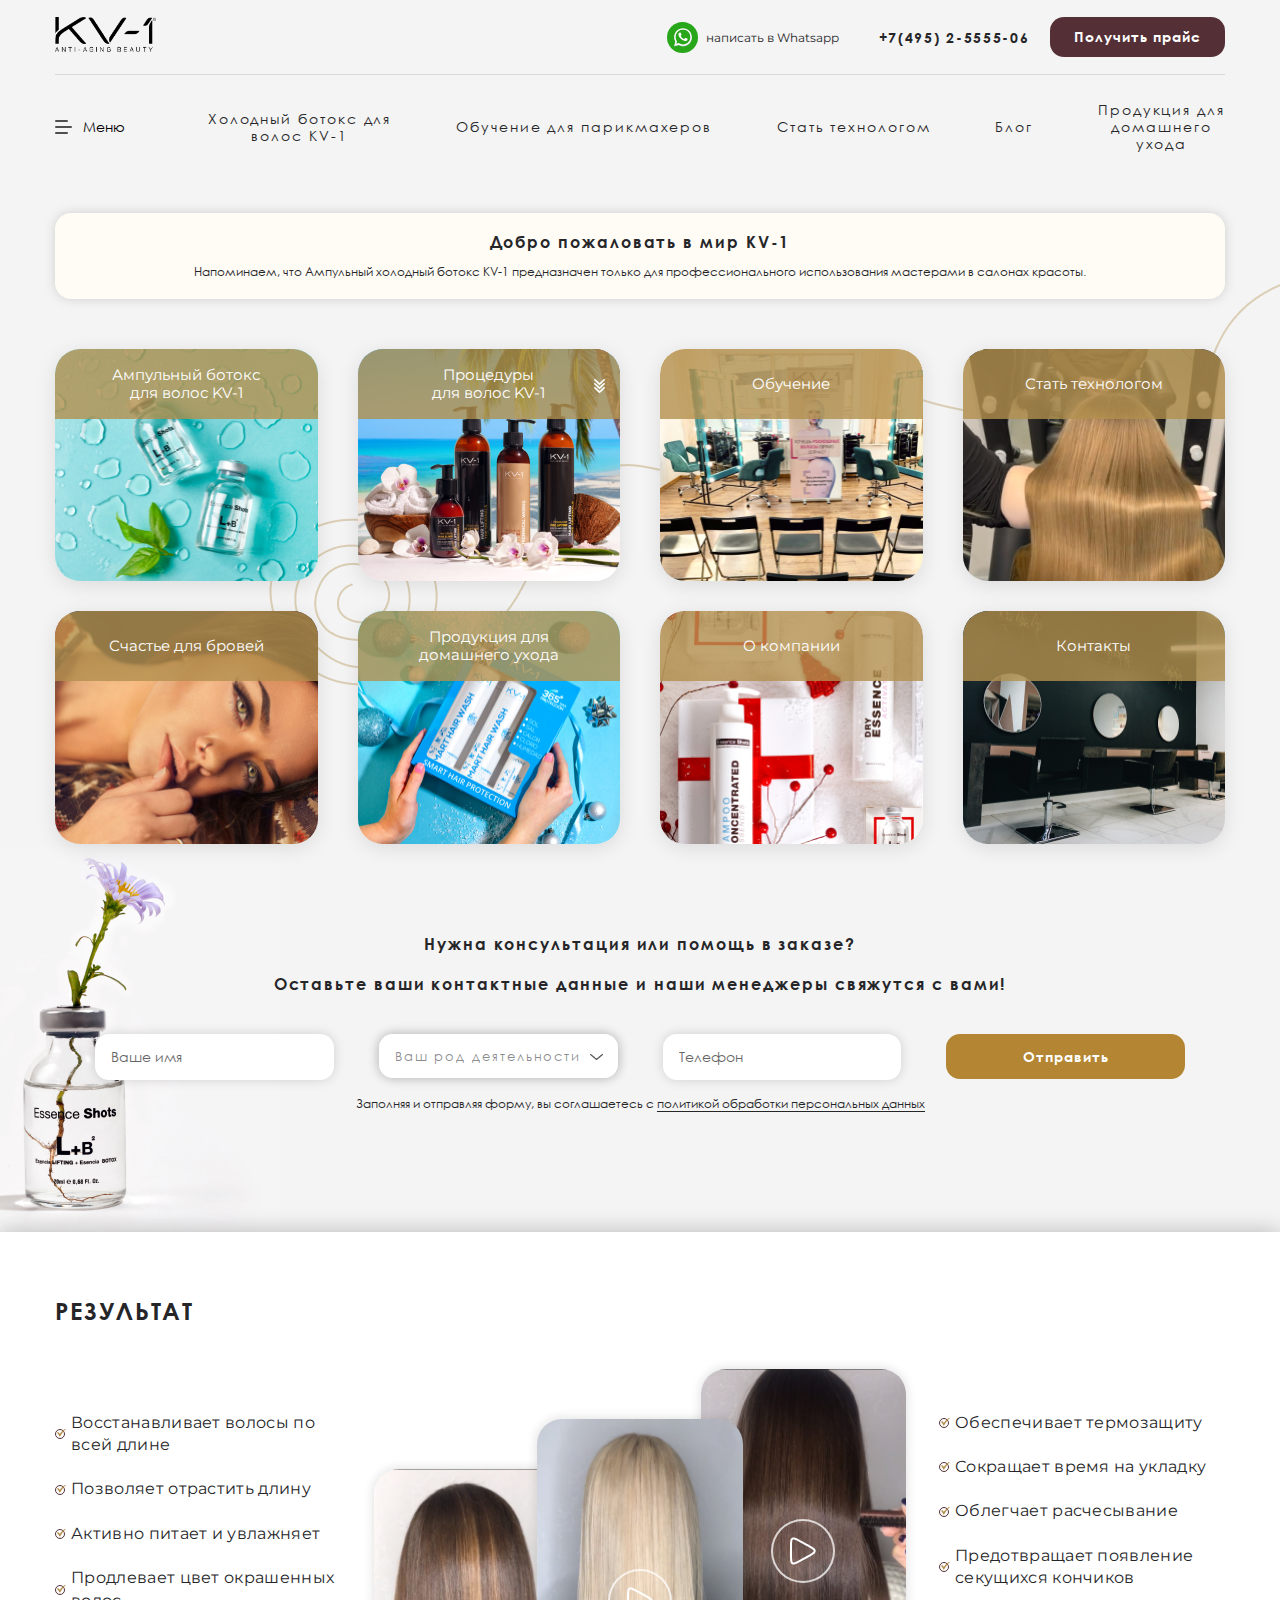
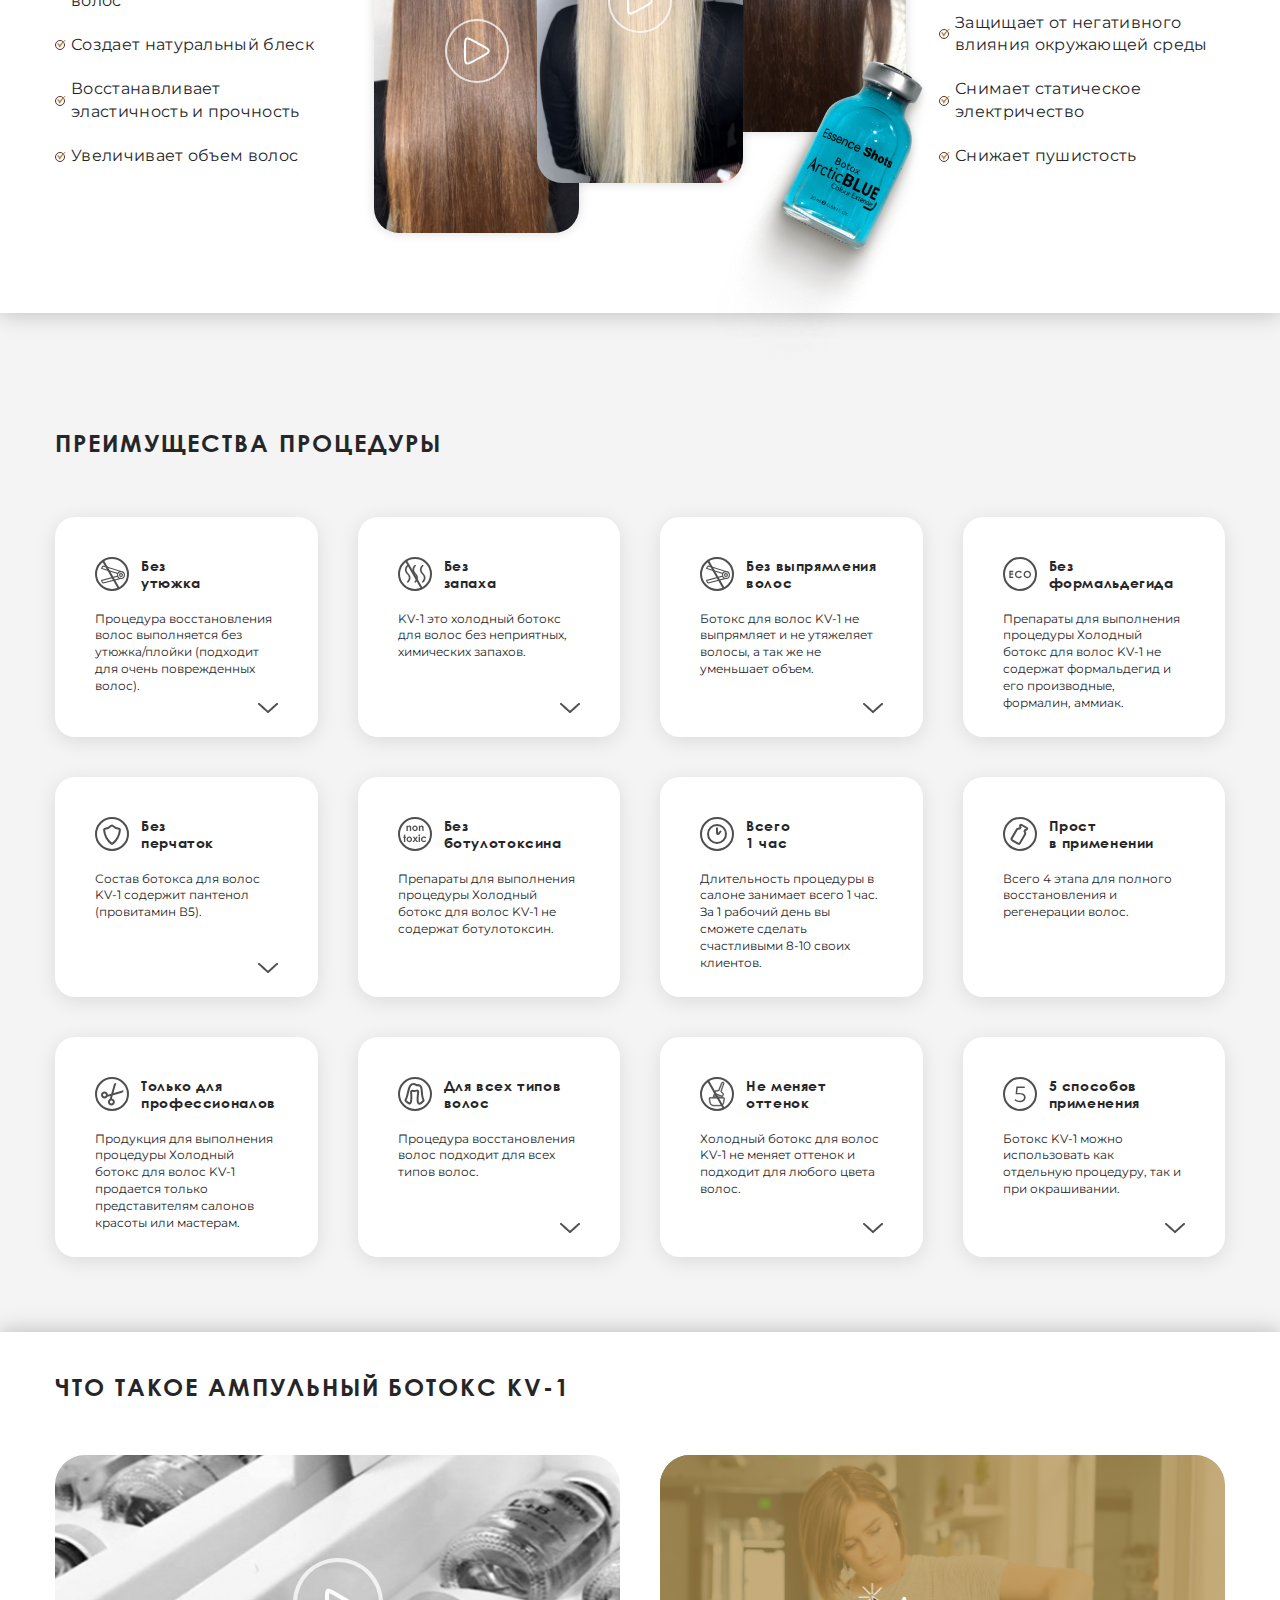
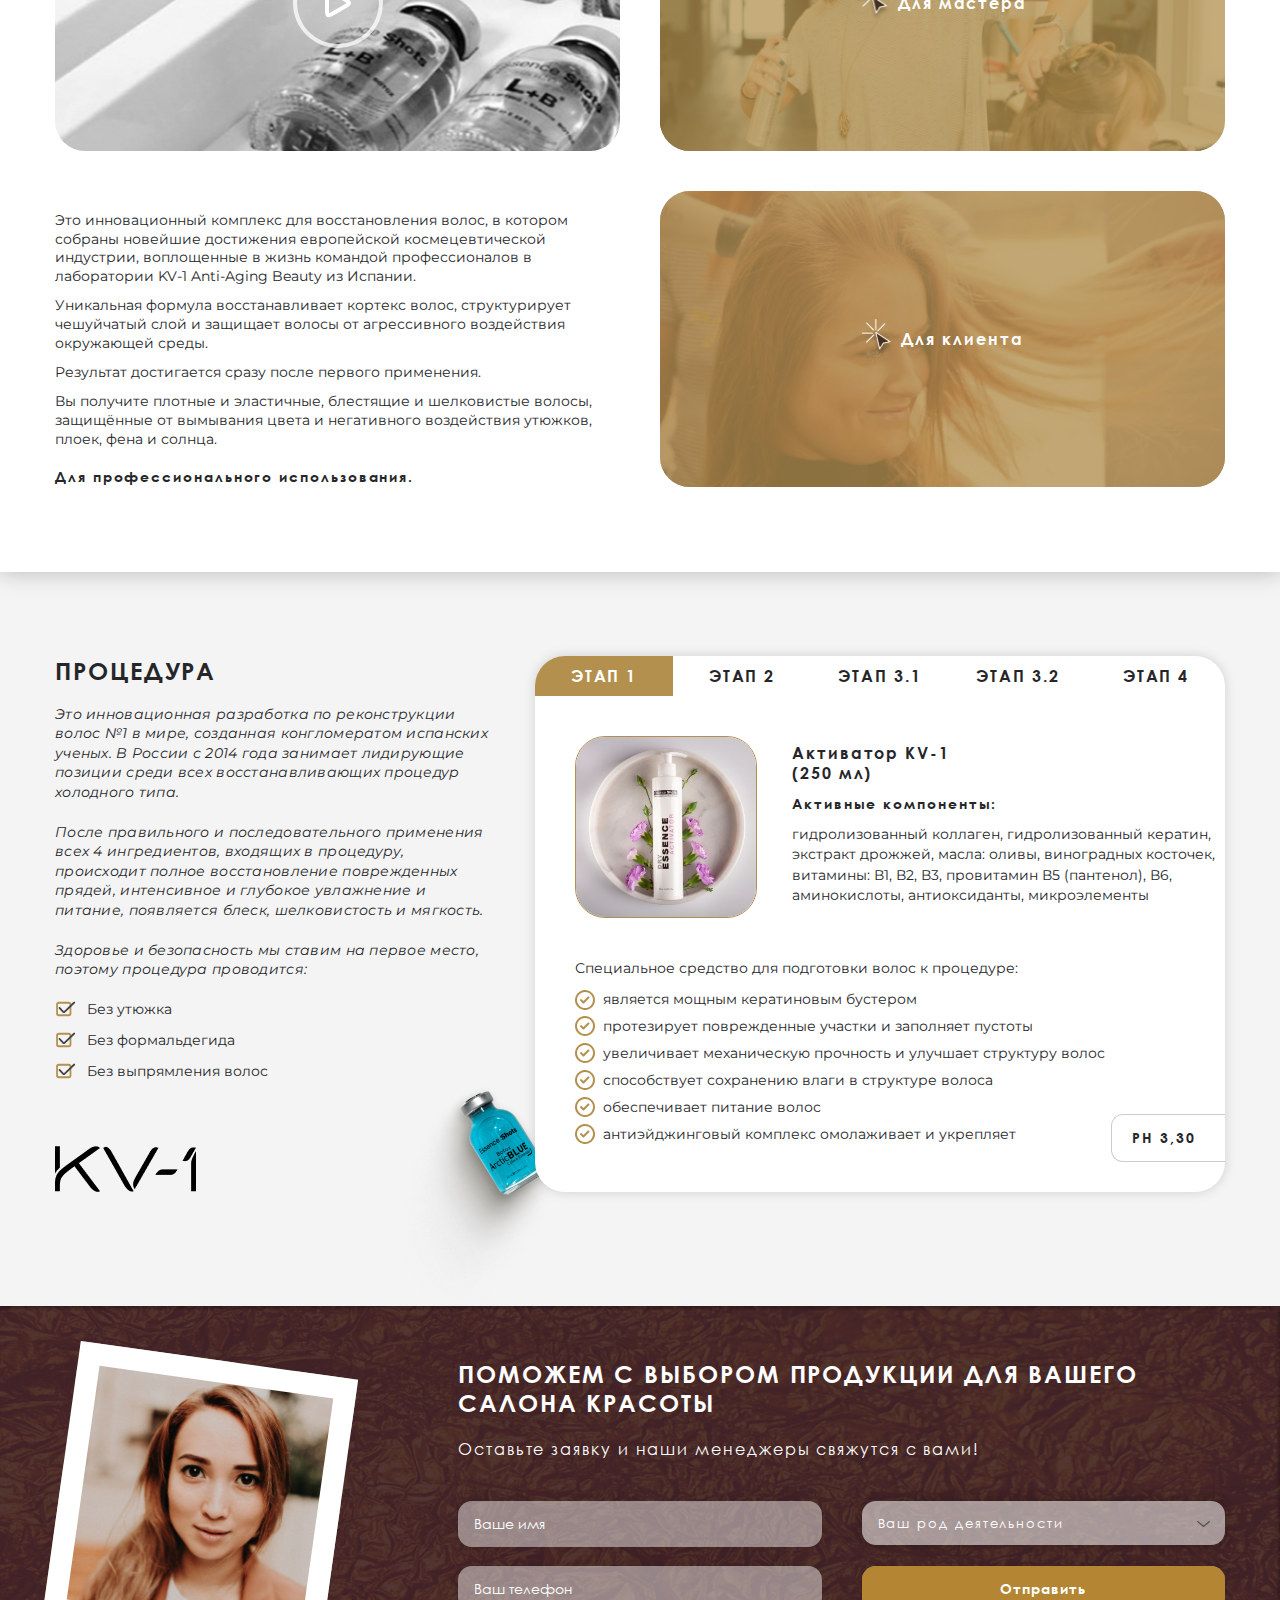
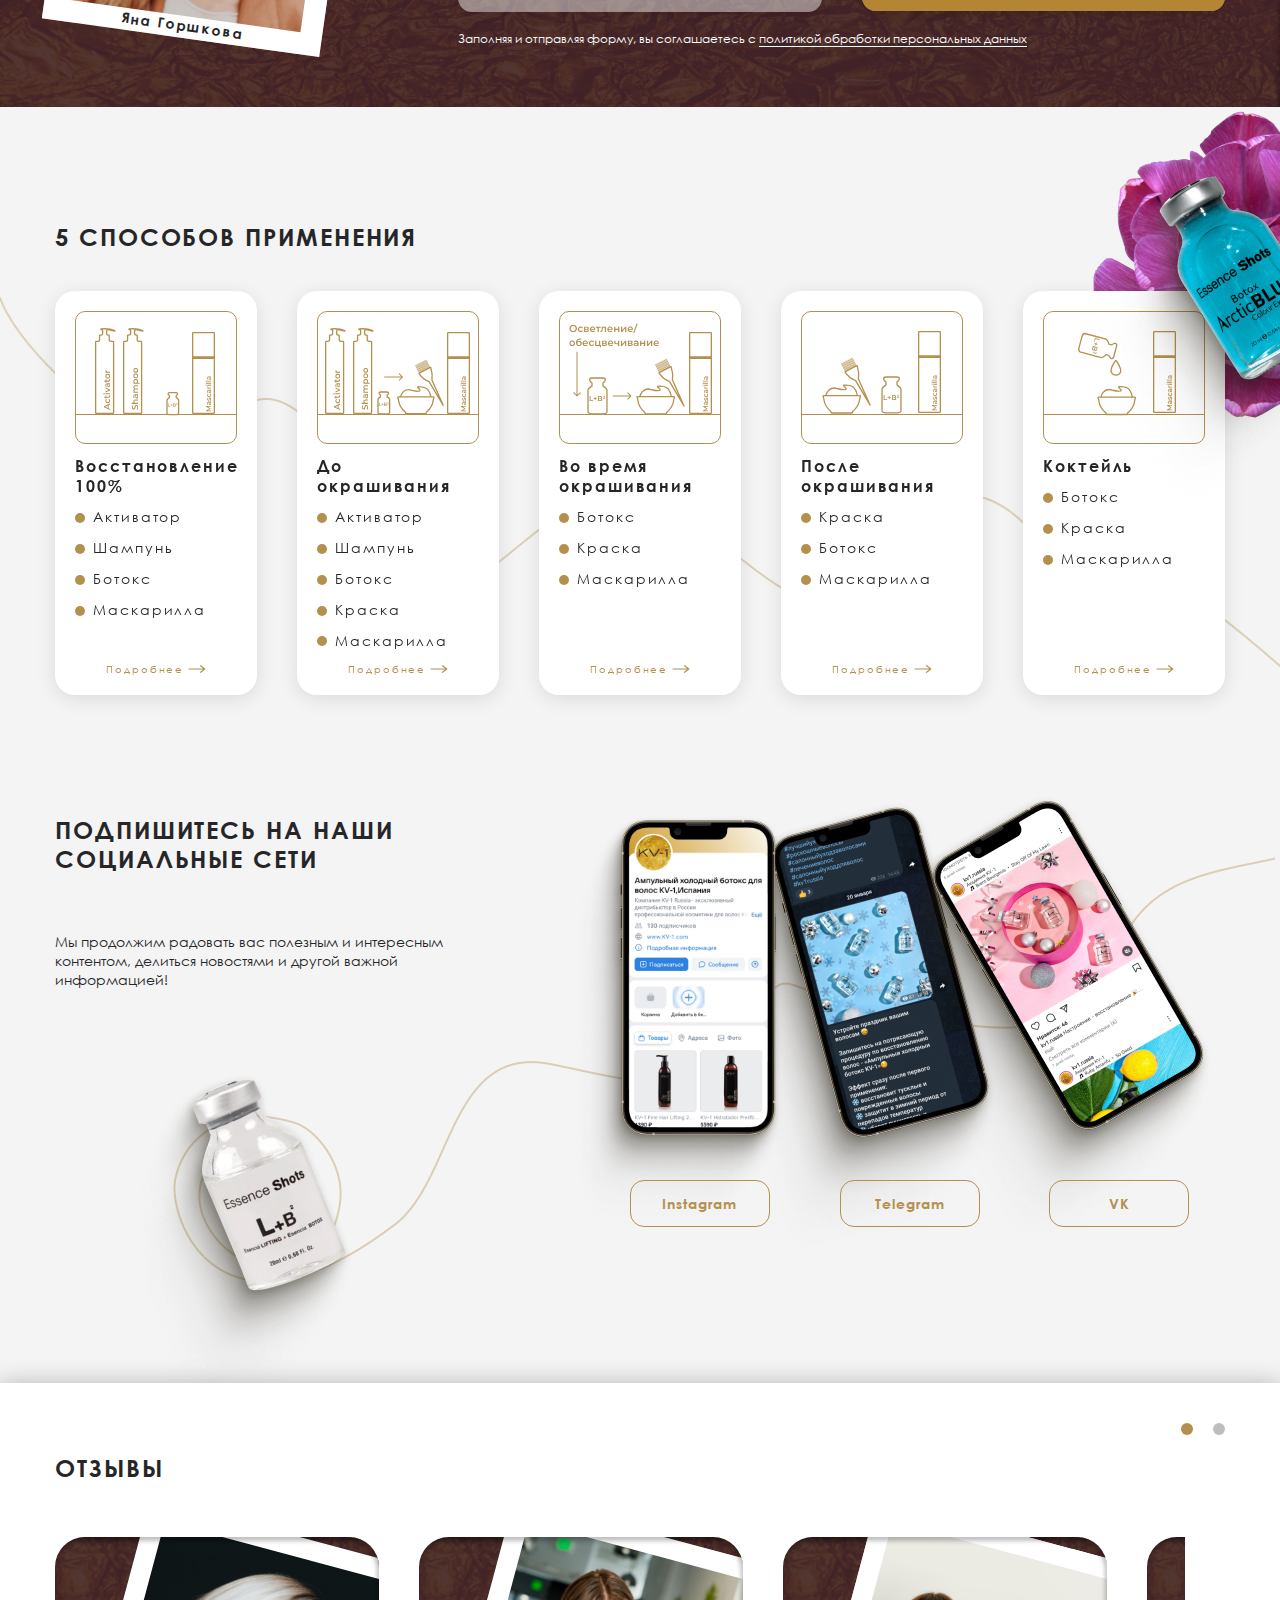
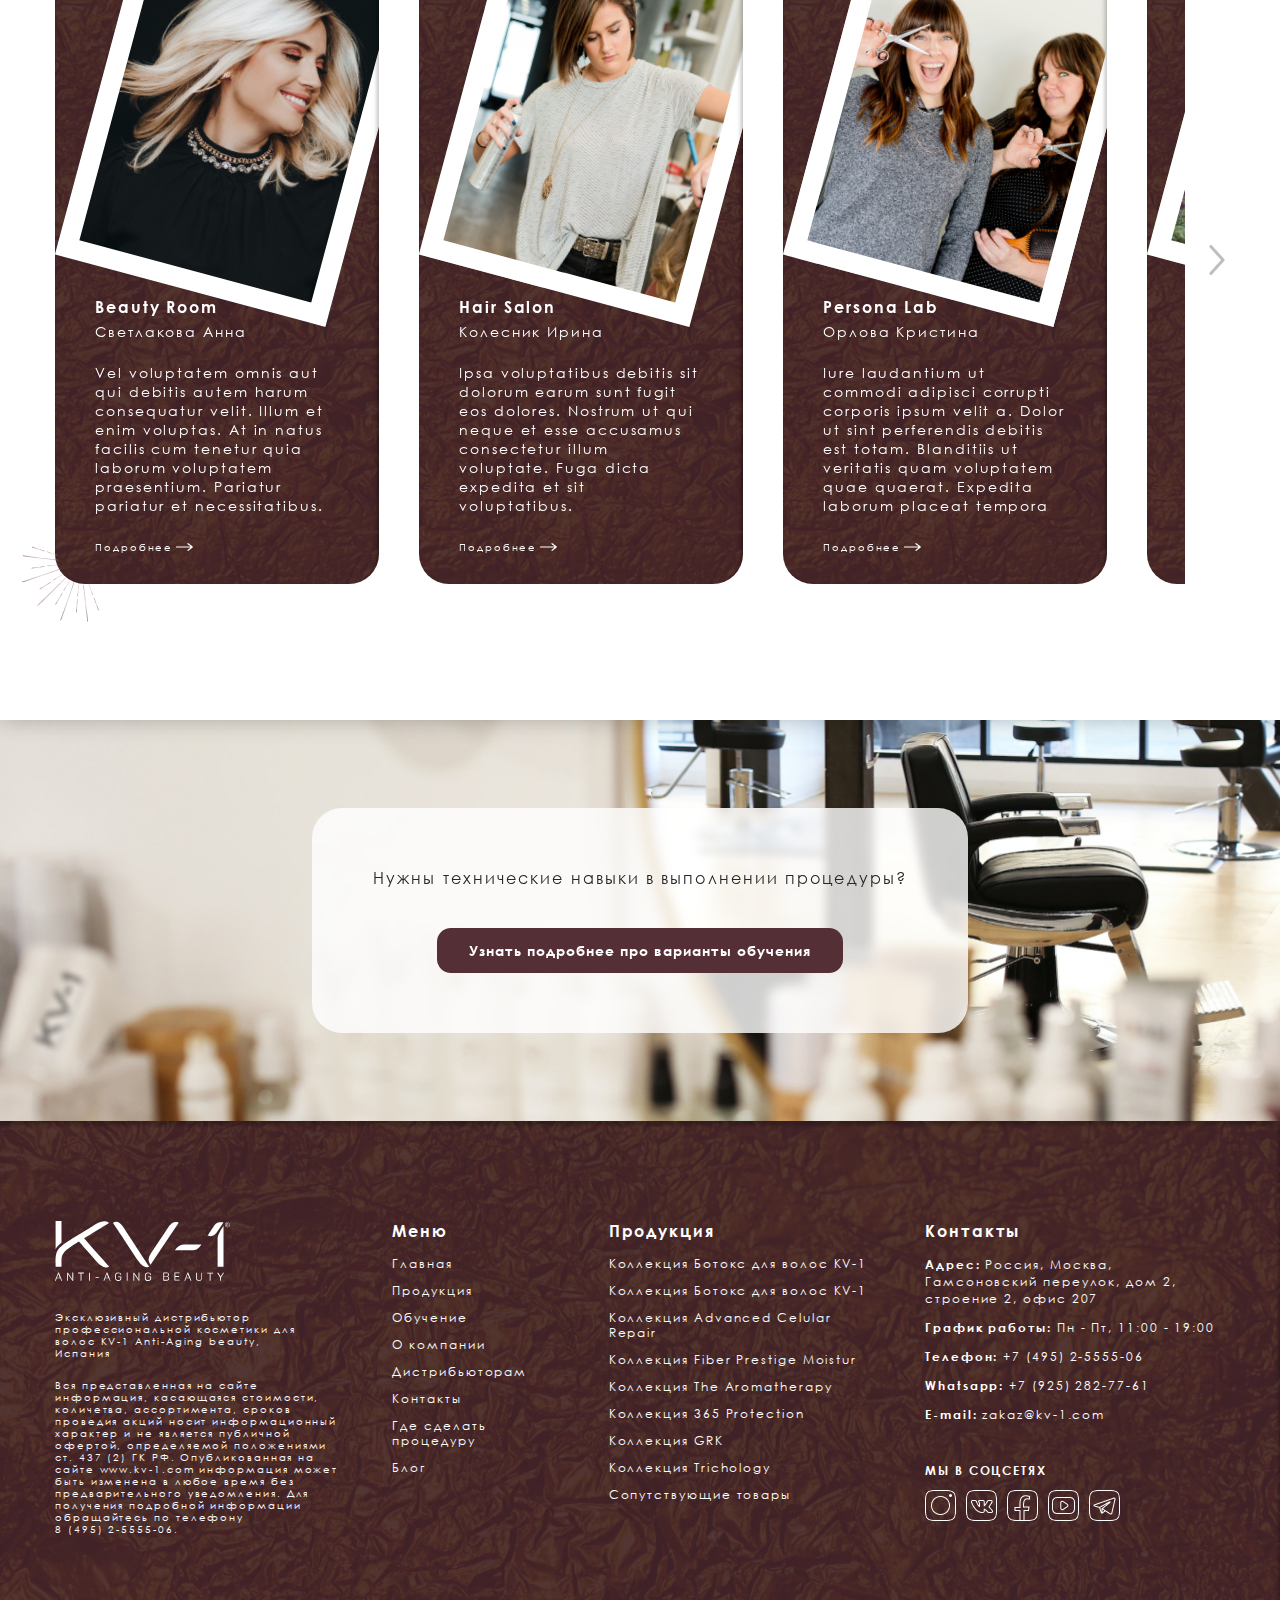
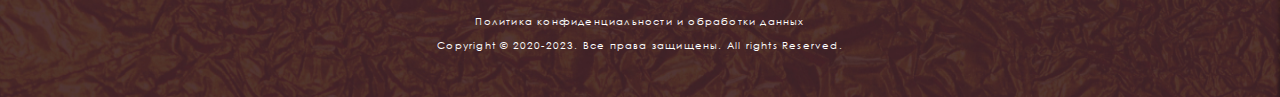
==== commit bf915d69: "added class dib" ====
--- a/index.html
+++ b/index.html
@@ -416,7 +416,7 @@
 
 	<section class="section what white">
 		<div class="container">
-			<div class="sec_name dsc">Что такое Ампульный ботокс KV-1</div>
+			<div class="sec_name dsc">Что такое Ампульный ботокс <span class="dib">KV-1</span></div>
 			<div class="what_wrap">
 				<div class="what_left">
 					<div class="sec_name">Что такое Ампульный ботокс KV-1</div>
@@ -690,7 +690,7 @@
 								<div class="body_top-content">
 									<div class="body_tit">
 										<div class="body_name-wrap">
-											<div class="body_name">Несмываемая маска Маскарилла KV-1 </div>
+											<div class="body_name">Несмываемая маска Маскарилла <span class="dib">KV-1</span> </div>
 										  <div class="body_name">(50 мл)</div>
 										</div>
 										<div class="body_desc">Активные компоненты: </div>
@@ -981,7 +981,7 @@
 			</div>
 			<div class="app_right">
 				<div class="app_right-block">
-					<span>Ампульный холодный ботокс для волос KV-1 essence shots <i class="color">L+B2</i></span>
+					<span>Ампульный холодный ботокс для волос <span class="dib">KV-1</span> essence shots <i class="color">L+B2</i></span>
 					<ul class="ch_list">
 						<li>100% реконструкция, уплотняет стержень волоса.</li>
 						<li>Увлажняет, питает, обеспечивает мягкость</li>
@@ -991,7 +991,7 @@
 					</ul>
 				</div>
 				<div class="app_right-block">
-					<span>Ампульный холодный ботокс для волос KV-1 essence shots <i class="color">Arctic Blue</i></span>
+					<span>Ампульный холодный ботокс для волос <span class="dib">KV-1</span> essence shots <i class="color">Arctic Blue</i></span>
 					<ul class="ch_list">
 						<li>Восстанавливает поврежденную структуру волос.</li>
 						<li>Препятствует вымыванию красителя, увеличивает стойкость цвета. </li>
@@ -1276,7 +1276,7 @@
 					<a href="#" class="foot_logo">
 						<img src="img/logo-wh.svg" alt="">
 					</a>
-					<p class="foot_desc">Эксклюзивный дистрибьютор профессиональной косметики для волос KV-1 Anti-Aging beauty, Испания</p>
+					<p class="foot_desc">Эксклюзивный дистрибьютор профессиональной косметики для волос <span class="dib">KV-1</span> Anti-Aging beauty, Испания</p>
 					<p class="foot_txt">Вся представленная на сайте информация, касающаяся стоимости, количетва, ассортимента, сроков проведия акций носит информационный характер и не является публичной офертой, определяемой положениями ст. 437 (2) ГК РФ. Опубликованная на сайте www.kv-1.com информация может быть изменена в любое время без предварительного уведомления. Для получения подробной информации обращайтесь по телефону <span class="dib">8 (495) 2-5555-06.</span></p>
 				</div>
 				<div class="foot_menu">
@@ -1295,8 +1295,8 @@
 				<div class="foot_prod">
 					<div class="foot_title">Продукция</div>
 					<ul class="foot_list">
-						<li><a href="#" class="hover-c">Коллекция Ботокс для волос KV-1</a></li>
-						<li><a href="#" class="hover-c">Коллекция Ботокс для волос KV-1</a></li>
+						<li><a href="#" class="hover-c">Коллекция Ботокс для волос <span class="dib">KV-1</span></a></li>
+						<li><a href="#" class="hover-c">Коллекция Ботокс для волос <span class="dib">KV-1</span></a></li>
 						<li><a href="#" class="hover-c">Коллекция Advanced Celular Repair</a></li>
 						<li><a href="#" class="hover-c">Коллекция Fiber Prestige Moistur</a></li>
 						<li><a href="#" class="hover-c">Коллекция The Aromatherapy</a></li>
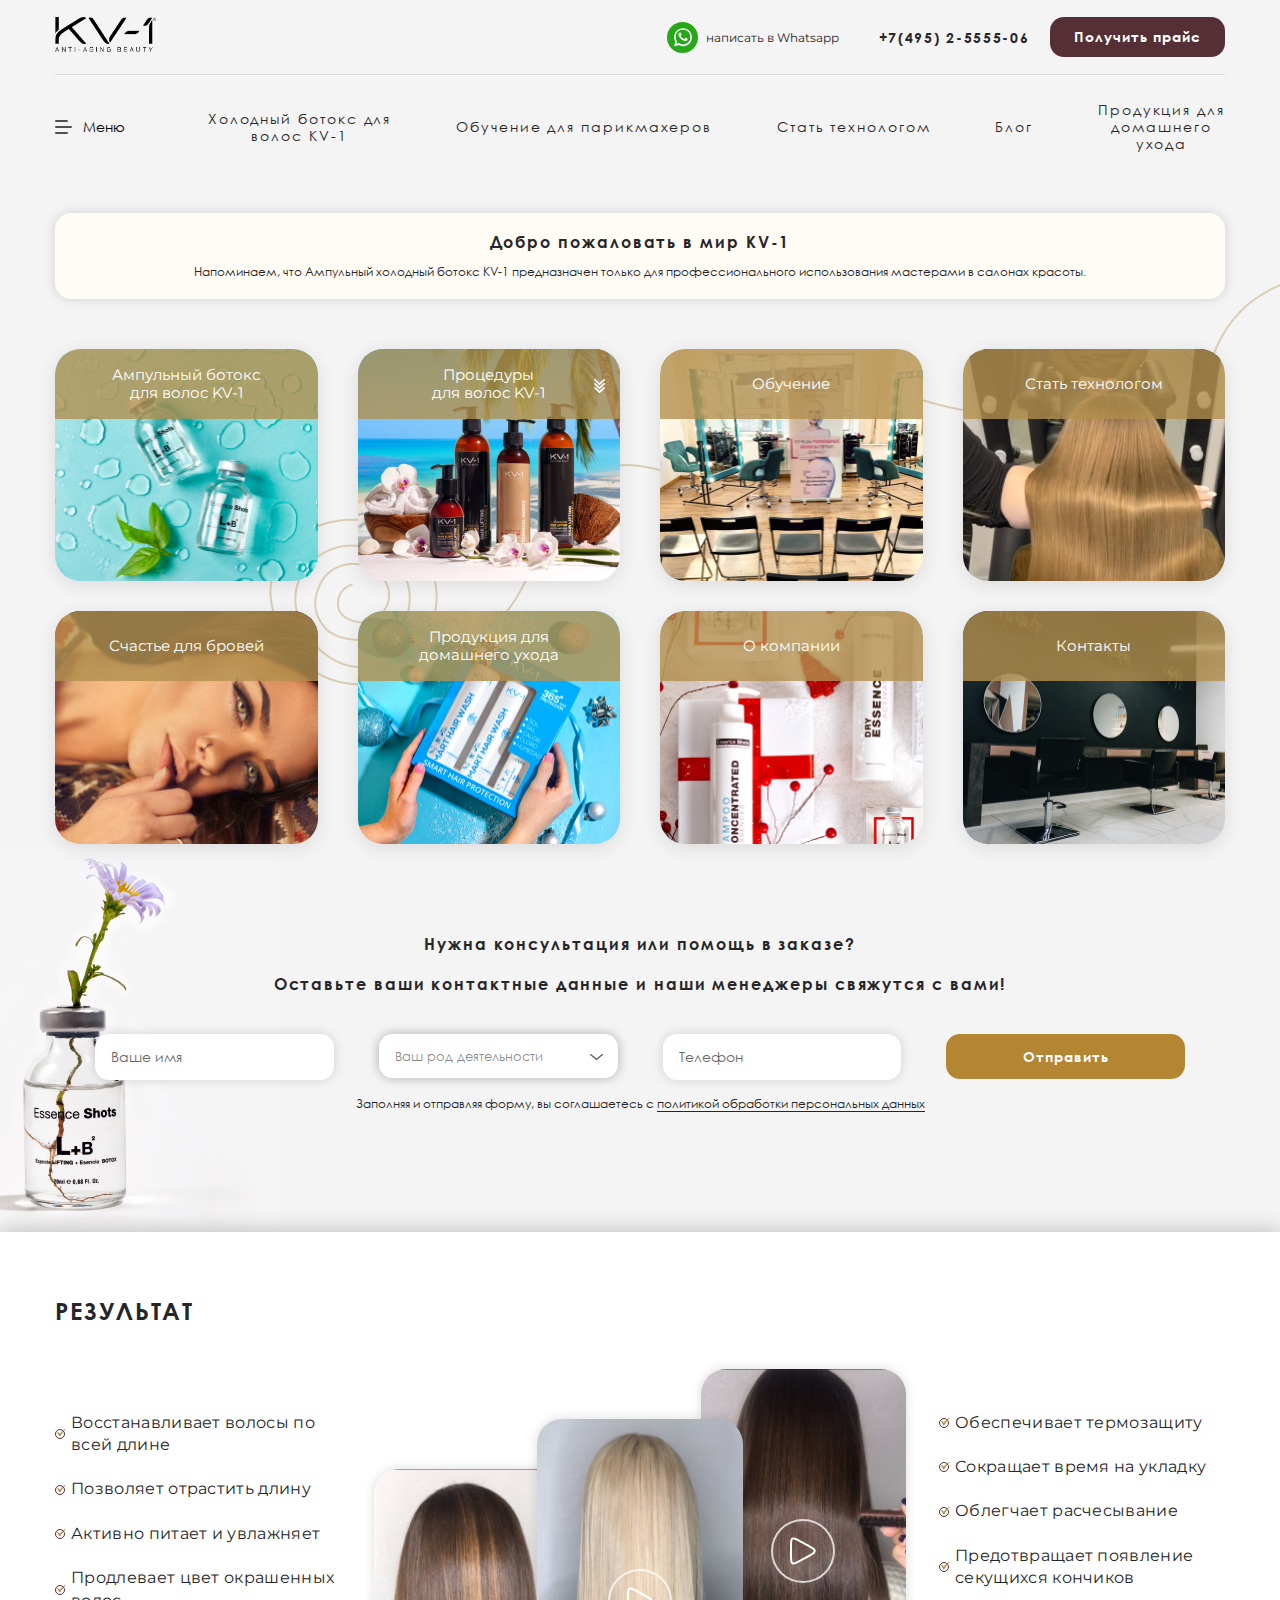
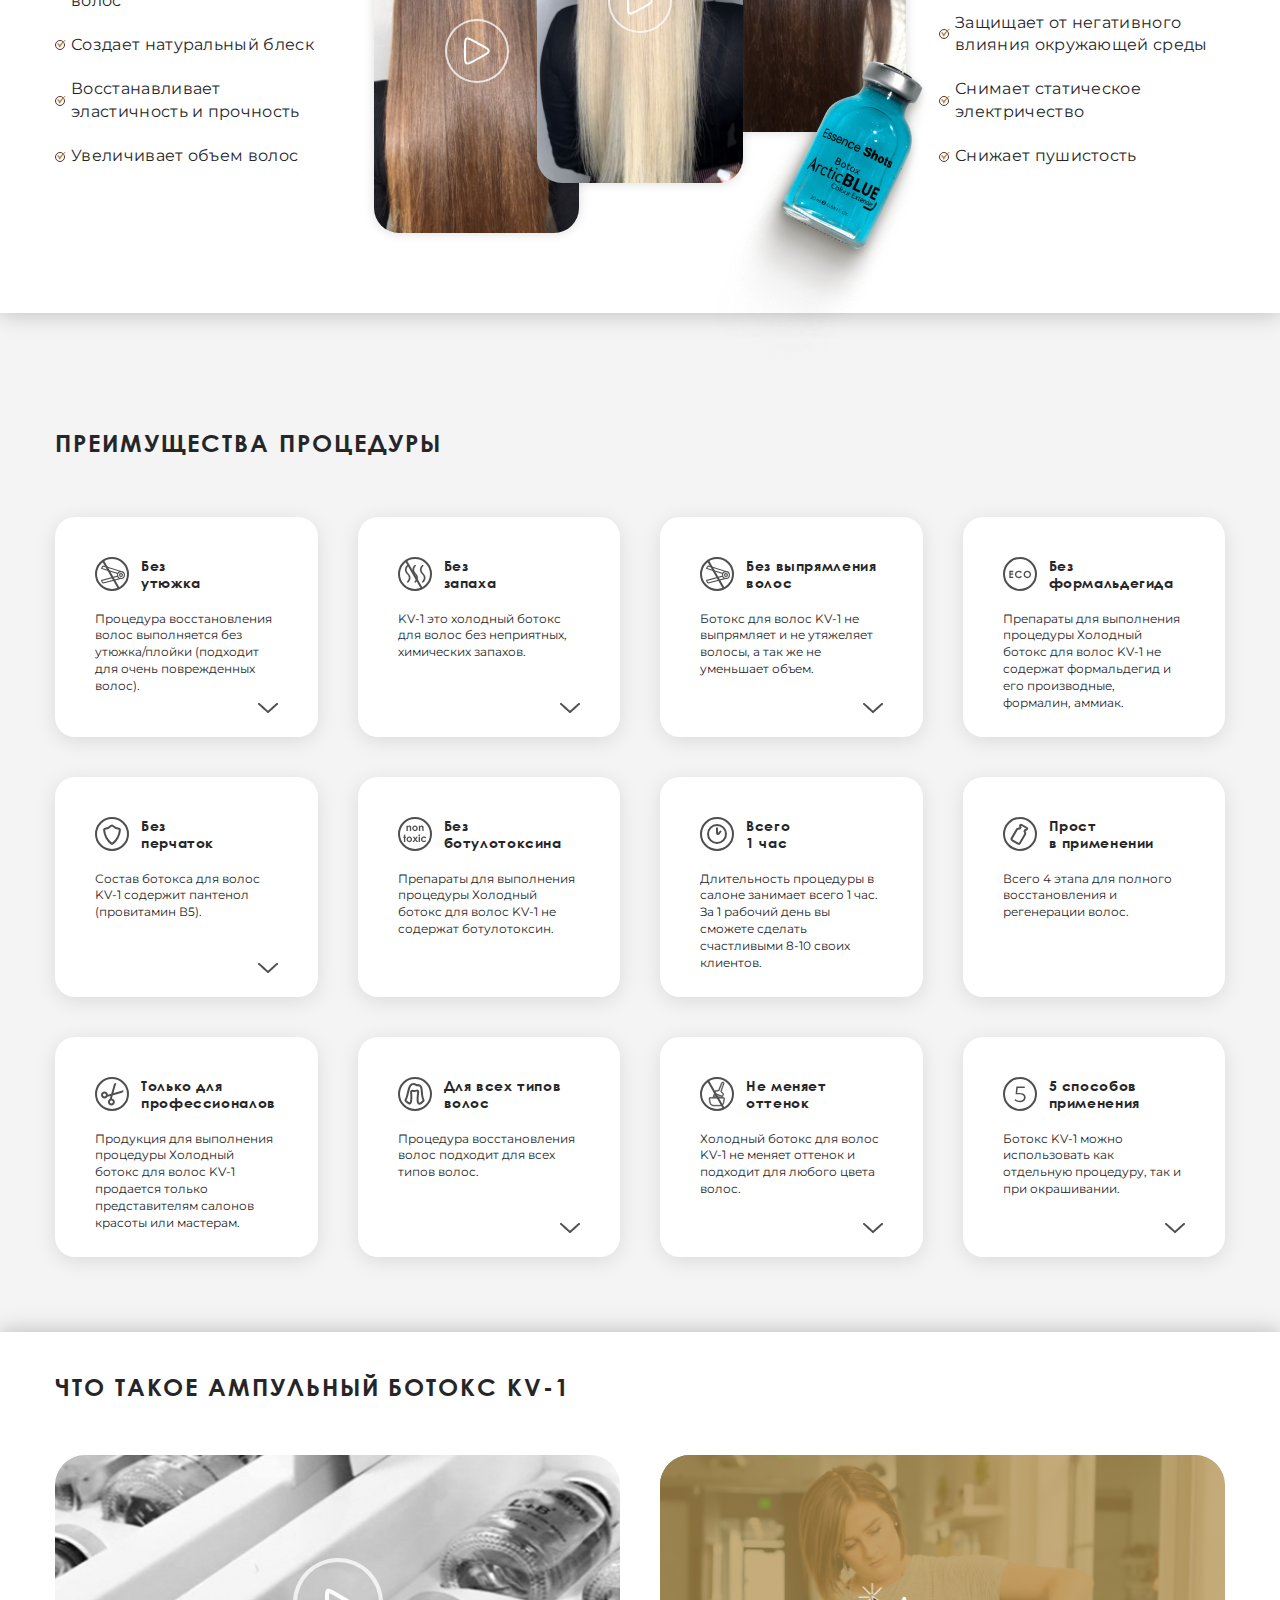
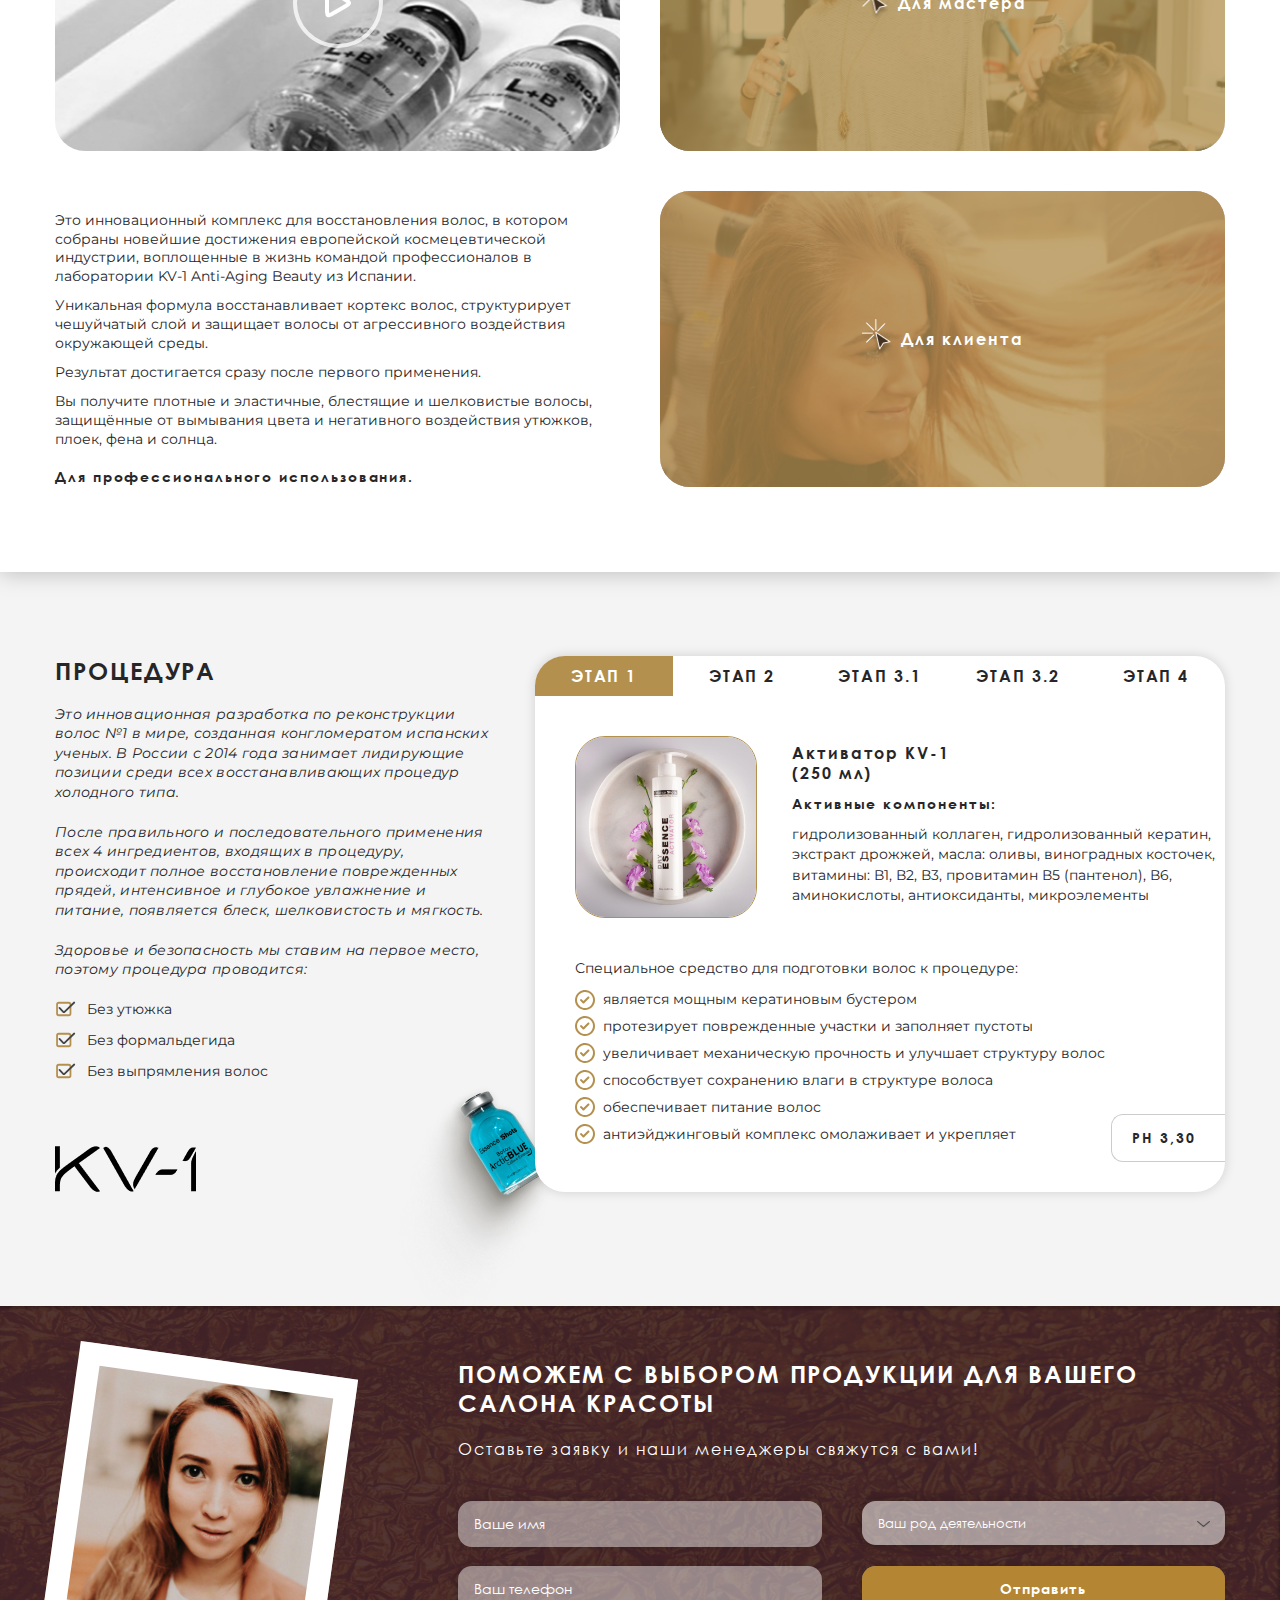
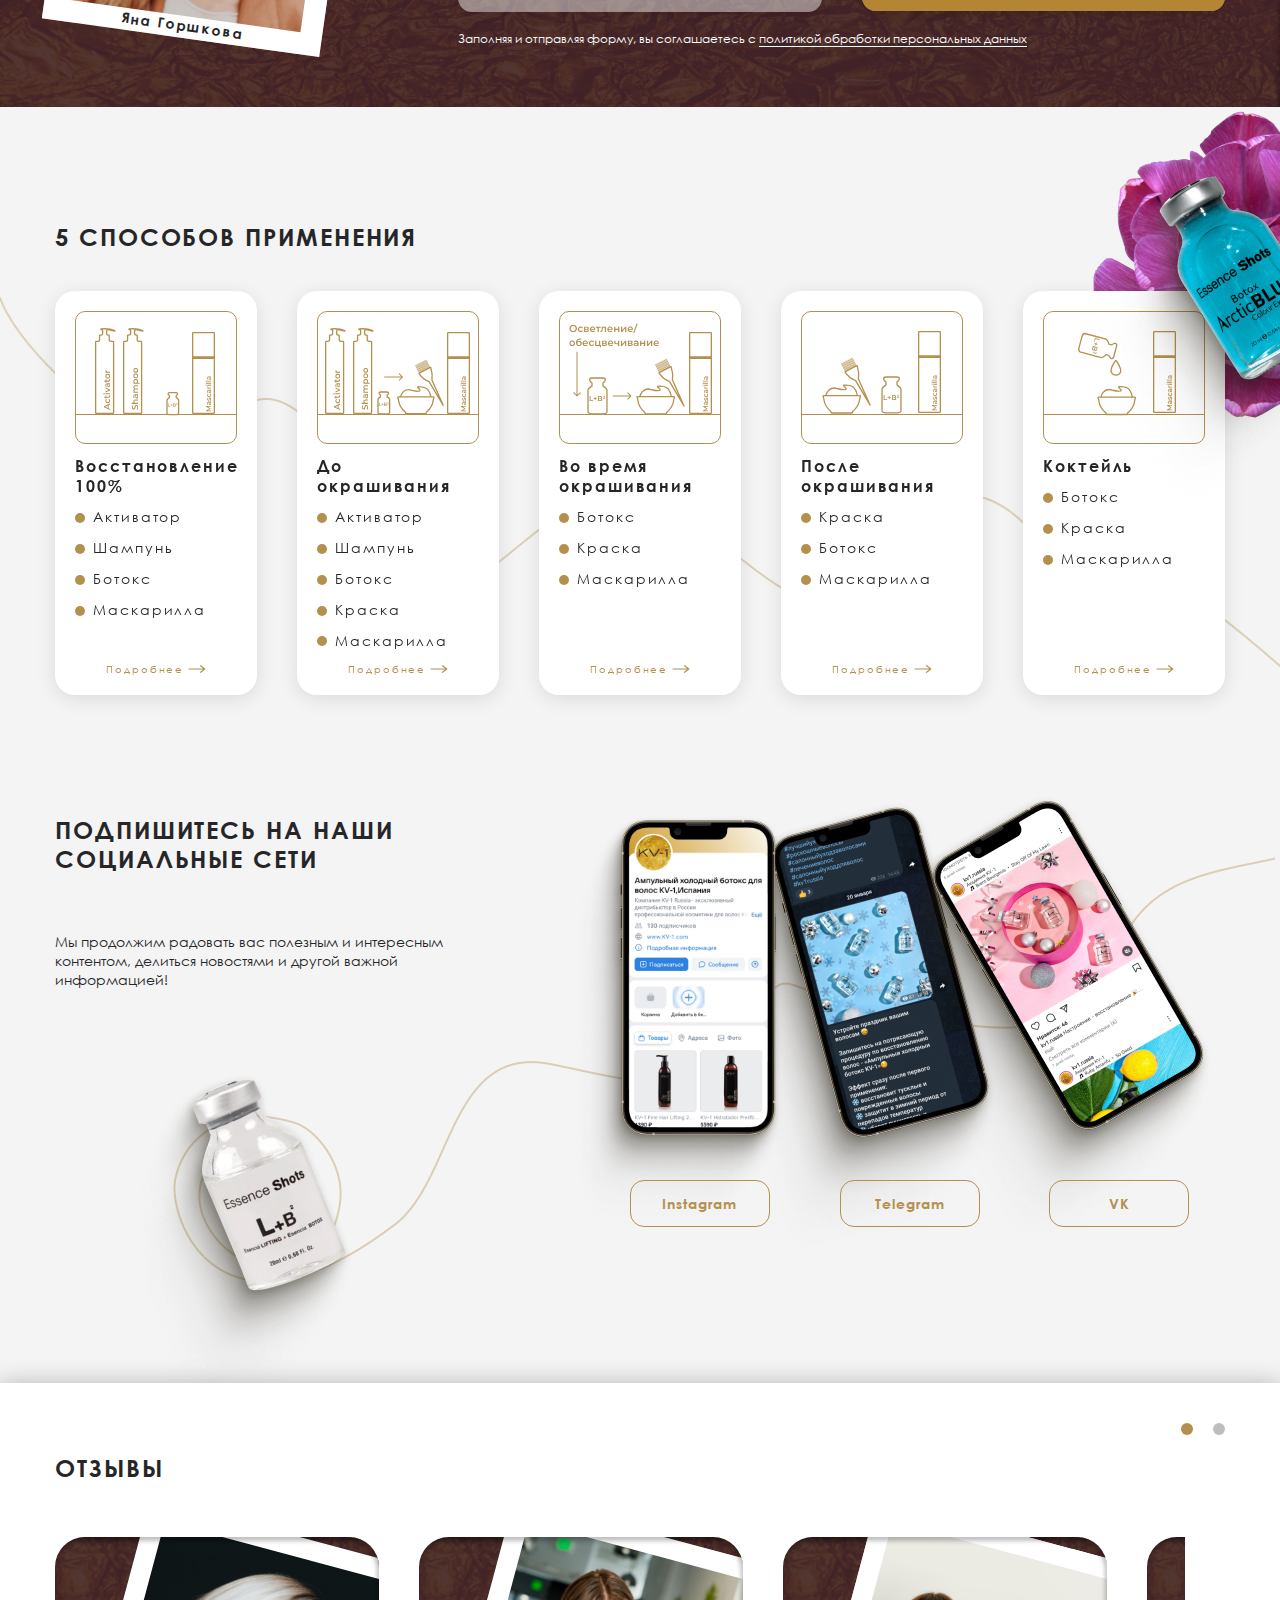
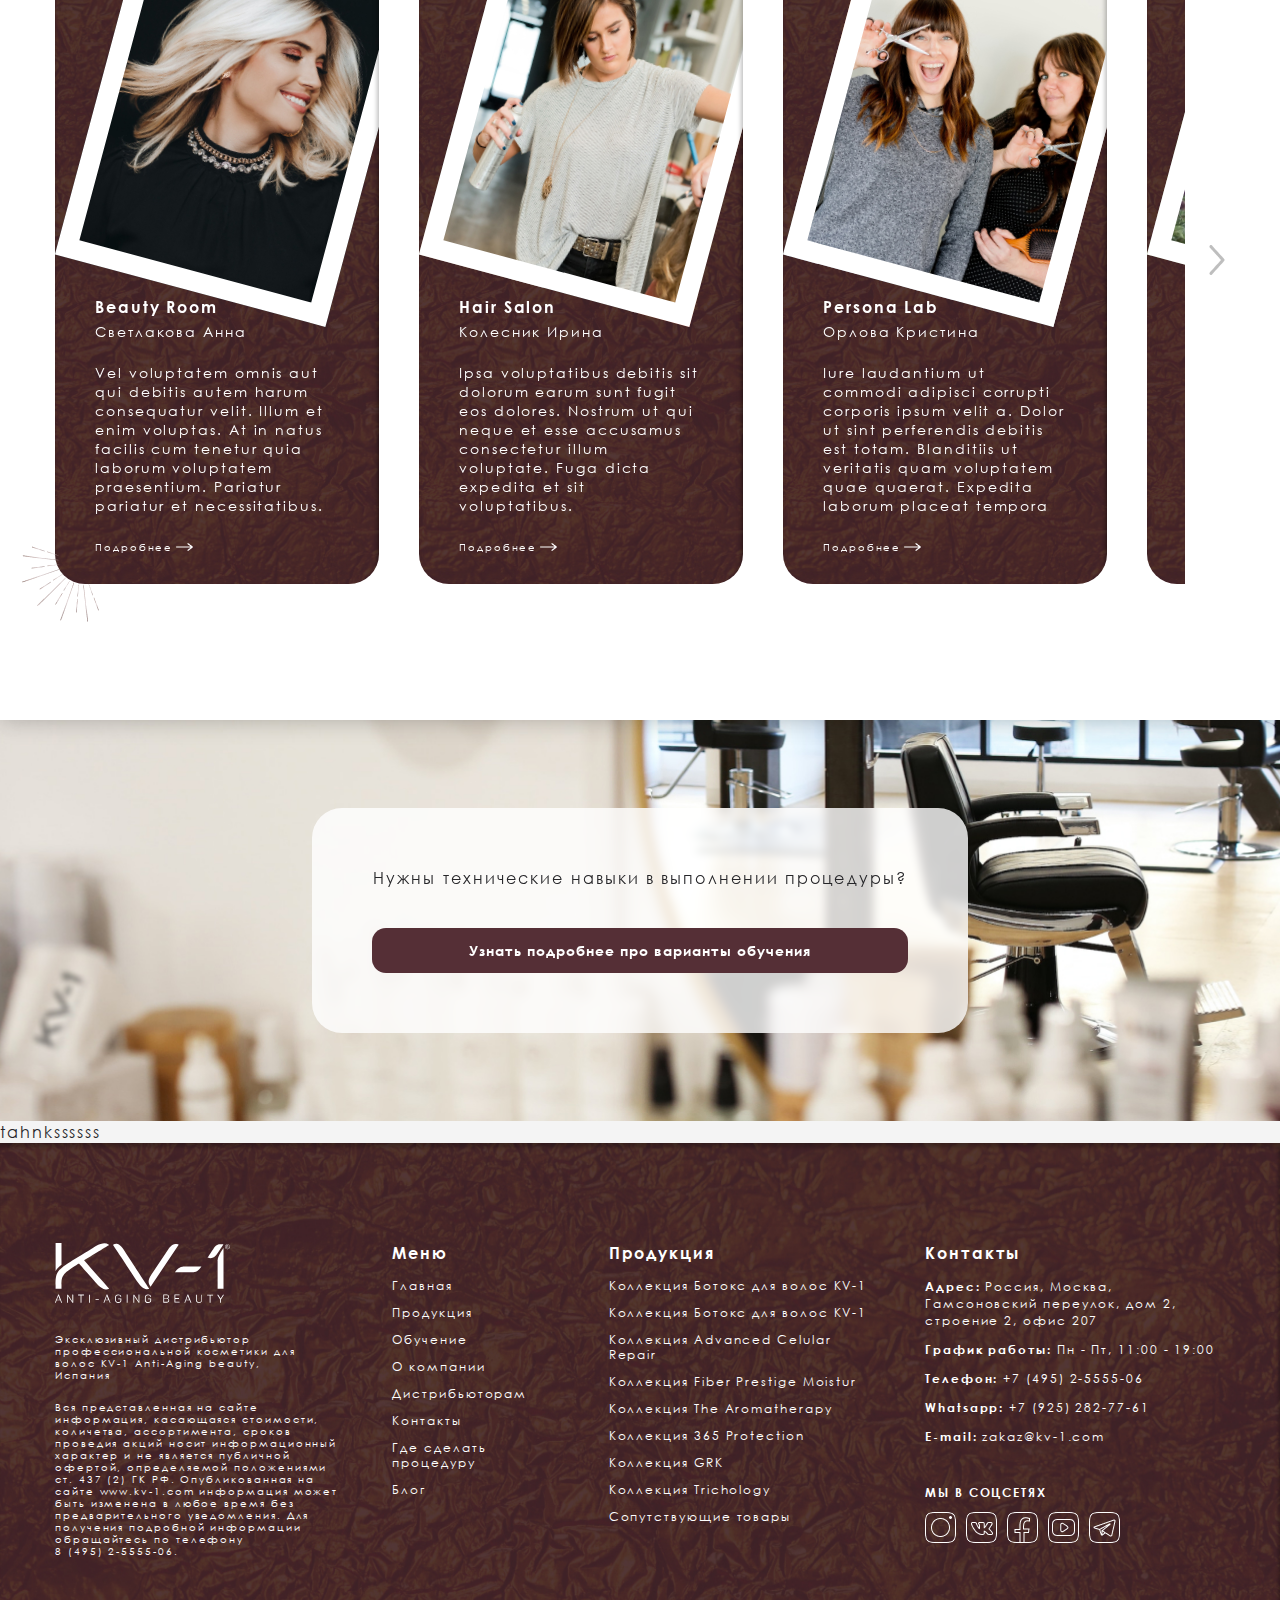
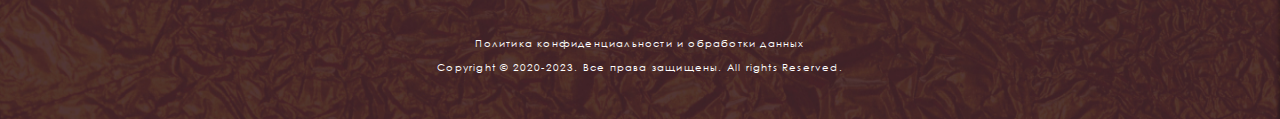
==== commit 653bfd28: "modal blocks" ====
--- a/index.html
+++ b/index.html
@@ -25,7 +25,7 @@
 				<div class="head_right">
 					<a href="https://wa.me/+79252827761" class="head_wa hover-c sm-n">написать в Whatsapp</a>
 					<a href="tel:+74952555506" class="head_tel hover-c sm-n">+7(495) 2-5555-06</a>
-					<a href="#modal_callback" class="head_modal btn btn__cherry">Получить прайс</a>
+					<a href="#modal_price" class="head_modal btn btn__cherry" data-fancybox>Получить прайс</a>
 				</div>
 			</div>
 			<div class="head_bot">
@@ -942,7 +942,7 @@
 			<div class="more_in">
 				<div class="more_title">Нужны технические навыки в выполнении процедуры?</div>
 				<div class="more_btn">
-					<button class="btn btn__cherry">Узнать подробнее про варианты обучения</button>
+					<a class="btn btn__cherry" href="#modal_consult" data-fancybox>Узнать подробнее про варианты обучения</a>
 				</div>
 			</div>
 		</div>
@@ -1268,6 +1268,96 @@
 			</div>
 		</div>
 	</div>
+
+	<div class="modal modal_th" id="modal_thanks">
+		<div class="modal_in">
+			<p class="modal_txt">Благодарим за обращение!</p>
+			<p class="modal_txt modal_txt__last">Ближайшее время на указанную электронную почту будет отправлен прайс лист</p>
+		</div>
+	</div>
+
+	<div class="modal modal_consult" id="modal_consult">
+		<div class="modal_in">
+			<p class="modal_txt">Нужна консультация или помощь в заказе?</p>
+			<p class="modal_txt modal_txt__last">Оставьте ваши контактные данные и наши менеджеры свяжутся с вами!</p>
+			<form class="form">
+				<div class="main_form">
+					<div class="main_input">
+						<input type="text" placeholder="Ваше имя">
+					</div>
+					<div class="main_input">
+						<input type="text" placeholder="Ваша электронная почта">
+					</div>
+					<div class="help_desc main_form_desc">Заполняя и отправляя форму, вы соглашаетесь с <a href="#">политикой обработки персональных данных</a></div>
+					<div class="main_btn">
+						<button class="btn btn__yellow">Отправить</button>
+					</div>
+				</div>
+			</form>
+		</div>
+	</div>
+
+	<div class="modal modal_price" id="modal_price">
+		<div class="modal_in">
+			<div class="modal_tit">Заполните форму и мы вышлем вам прайс-лист</div>
+			<div class="modal_content">
+				<form class="form">
+					<div class="main_form">
+						<div class="main_input">
+							<input type="text" placeholder="Ваше имя">
+						</div>
+						<div class="main_input">
+							<input type="text" placeholder="Телефон">
+						</div>
+						<div class="main_input input__option">
+							<ul class="option">
+								<li class="selected">Ваш род  деятельности</li>
+								<li class="selects">
+									<ul class="select_list">
+										<li class="select">Владелец/Управляющий салона</li>
+								  	<li class="select">Парикмахер</li>
+										<li class="select">Частное лицо</li>
+									</ul>
+								</li>
+							</ul>
+						</div>
+					</div>
+					<p class="modal_rads-tit">Куда отправить прайс-лист:</p>
+					<div class="modal_rads">
+						<label class="modal_rad modal_rad__wa">
+							<input type="radio" class="rad" name="Massanger">
+							<span class="modal_rad-txt">
+								<i></i>
+								<span>Whatsapp</span>
+							</span>
+						</label>
+						<label class="modal_rad modal_rad__tg active">
+							<input type="radio" class="rad" name="Massanger" checked>
+							<span class="modal_rad-txt">
+								<i></i>
+								<span>Telegram</span>
+							</span>
+						</label>
+						<label class="modal_rad modal_rad__sms">
+							<input type="radio" class="rad" name="Massanger">
+							<span class="modal_rad-txt">
+								<i></i>
+								<span>SMS</span>
+							</span>
+						</label>
+					</div>
+					<div class="modal_btns">
+						<div class="help_desc main_form_desc">Заполняя и отправляя форму, вы соглашаетесь с <a href="#">политикой обработки персональных данных</a></div>
+						<div class="main_btn">
+							<button type="submit" class="btn btn__yellow">Отправить</button>
+						</div>
+					</div>
+				</form>
+			</div>
+		</div>
+	</div>
+
+	<a href="#modal_thanks" data-fancybox>tahnkssssss</a>
 
 	<footer>
 		<div class="container">
--- a/css/style.css
+++ b/css/style.css
@@ -1543,6 +1543,7 @@
 	color: rgba(60, 60, 67, 0.6);
 	z-index: 2;
 	background: #fff;
+	letter-spacing: normal;
 }
 .selected:hover{
 	color: #B3904E;
@@ -1560,8 +1561,9 @@
 	transition: 0.3s;
 }
 .select{
-	padding: 8px 2px 8px 16px;
-	transition: 0.3s;
+	padding: 8px 5px 8px 16px;
+	transition: 0.3s;
+	letter-spacing: normal;
 }
 .select:hover{
 	background: #F5F5F5;
@@ -1682,7 +1684,7 @@
   letter-spacing: -0.04em;
   padding-right: 1px;
 }
-.app_right-block span{
+.app_right-block > span{
 	font-size: 16px;
 	font-family: 'CenturyGothicBold', arial, sans-serif;
 	line-height: 20px;
@@ -1820,3 +1822,198 @@
 .what_mob{
 	display: none;
 }
+.modal_price{
+	max-width: 844px;
+}
+.modal{
+	padding: 30px 38px 60px;
+}
+.modal_tit{
+	font-size: 24px;
+	line-height: 29px;
+	font-family: 'CenturyGothicBold', arial, sans-serif;
+	text-align: center;
+	max-width: 530px;
+	margin: 0 auto 10px;
+}
+.modal_price .modal_content{
+	max-width: 504px;
+	margin-left: auto;
+}
+.modal_price .main_input{
+	width: calc(50% - 12px);
+	margin-bottom: 20px;
+}
+.modal_price .main_input.input__option{
+	width: 100%;
+}
+.modal_price .main_form{
+	padding-bottom: 14px;
+}
+.modal_rads-tit{
+	font-size: 16px;
+	font-family: 'CenturyGothicBold', arial, sans-serif;
+	line-height: 20px;
+	padding-bottom: 16px;
+}
+.modal_rads{
+	display: flex;
+	justify-content: space-between;
+}
+.modal_rad{
+	width: 32%;
+	max-width: 149px;
+	margin-bottom: 30px;
+	border: 1px solid #B3904E;
+	background: transparent;
+	transition: 0.3s;
+	cursor: pointer;
+	border-radius: 14px;
+	font-size: 14px;
+	text-align: center;
+	letter-spacing: 0.07em;
+	font-family: 'CenturyGothicBold', arial, sans-serif;
+	color: #B3904E;
+}
+.modal_rad:hover,
+.modal_rad.active{
+	color: #fff;
+	background: #B3904E;
+}
+.modal_rads{
+	border-bottom: 1px solid #D9D9D9;
+}
+.modal_rad-txt{
+	display: flex;
+	height: 39px;
+	align-items: center;
+	justify-content: center;
+}
+.rad{
+	display: none;
+}
+.modal_rad__wa i{
+	width: 24px;
+	height: 24px;
+	background-image: url(../img/icons/wa-y.svg);
+}
+.modal_rad__tg i{
+	width: 26px;
+	background-image: url(../img/icons/tg-y.svg);
+	height: 24px;
+}
+.modal_rad__sms i{
+	width: 29px;
+	background-image: url(../img/icons/mes-y.svg);
+	height: 24px;
+}
+.modal_rad i{
+	margin-right: 7px;
+	transition: 0.3s;
+	background-size: 100% 100%;
+	position: relative;
+}
+.modal_rad i::before{
+	content: '';
+	position: absolute;
+	top: 0;
+	left: 0;
+	right: 0;
+	bottom: 0;
+	background-size: 100% 100%;
+	opacity: 0;
+	transition: 0.3s;
+}
+.modal_rad:hover i::before,
+.modal_rad.active i::before{
+	opacity: 1;
+}
+.modal_rad__wa i::before{
+	background-image: url(../img/icons/wa-w.svg);
+}
+.modal_rad__tg i::before{
+	background-image: url(../img/icons/tg-w.svg);
+}
+.modal_rad__sms i::before{
+	background-image: url(../img/icons/mes-w.svg);
+}
+.modal_btns{
+	padding-top: 36px;
+	display: flex;
+	justify-content: space-between;
+}
+.modal_btns .help_desc{
+	max-width: 308px;
+	padding-right: 10px;
+}
+.modal_btns .main_btn{
+	width: 183px;
+}
+.modal_price{
+	max-width: 844px;
+	background: url(../img/modal-1.jpg) left 6px bottom 35px no-repeat;
+}
+.modal{
+	display: none;
+	width: 100%;
+	box-shadow: 0px 0px 25px rgba(0, 0, 0, 0.25);
+	border-radius: 30px;
+	background-color: #F5F5F5;
+}
+.modal_th{
+	padding: 0;
+	max-width: 733px;
+	background-image: url(../img/modal-th.jpg);
+	background-position: left bottom;
+	background-repeat: no-repeat;
+}
+.modal_th .modal_in{
+	padding: 36px;
+}
+.modal_txt{
+	text-align: center;
+	font-size: 16px;
+	font-family: 'CenturyGothicBold', arial, sans-serif;
+	line-height: 20px;
+	max-width: 550px;
+	margin: 0 auto 20px;
+}
+.modal_txt__last{
+	margin-bottom: 0;
+}
+a.btn{
+	display: block;
+}
+.modal_consult .main_input{
+	width: 100%;
+	margin-bottom: 30px;
+}
+.modal_consult .main_form{
+	padding-top: 30px;
+}
+.modal_consult .main_form_desc{
+	max-width: 290px;
+	margin: 0 auto 35px;
+	text-align: center;
+}
+.modal_consult .main_form{
+	justify-content: center;
+}
+.modal .main_form{
+	flex-wrap: wrap;
+	padding: 20px 0 14px;
+}
+.modal_consult .modal_in{
+	max-width: 550px;
+	margin: 0 auto;
+}
+.modal_consult{
+	max-width: 1100px;
+	overflow: hidden;
+	background-image: url(../img/modal_consult-bg.png);
+	background-repeat: no-repeat;
+	background-position: left bottom -50px;
+}
+.main_input input{
+	width: 100%;
+}--- a/css/media.css
+++ b/css/media.css
@@ -780,6 +780,43 @@
 		width: 152px;
 		height: 152px;
 	}
+	.modal_price{
+		background-image: none;
+	}
+	.modal_content{
+		margin: 0 auto;
+	}
+	.modal_price .main_btn .btn{
+		width: 100%;
+	}
+	.modal_tit{
+		font-size: 18px;
+		line-height: 1.2;
+		max-width: 350px;
+		margin: 0 auto;
+	}
+	.modal_btns .help_desc{
+		text-align: left;
+	}
+	.modal_btns{
+		padding-top: 20px;
+	}
+	.modal_rad{
+		margin-bottom: 20px;
+	}
+	.modal_th{
+		background-image: none;
+	}
+	.modal_th .modal_in{
+		padding: 15px;
+	}
+	.modal_consult .modal_txt{
+		max-width: 330px;
+	}
+	.modal_consult{
+		background-image: none;
+		padding-bottom: 0;
+	}
 }
 @media screen and (max-width: 560px) {
 	.advan_name br{
@@ -863,6 +900,28 @@
 	.advan_card__simple .advan_prev{
 		opacity: 1;
 	}
+	.modal_price .main_input{
+		width: calc(50% - 5px);
+	}
+	.modal_price .main_form{
+		padding-bottom: 0;
+	}
+	.modal_rad{
+		font-size: 12px;
+		letter-spacing: normal;
+	}
+	.modal {
+    padding: 20px 15px;
+	}
+	.modal_btns{
+		flex-direction: column-reverse;
+	}
+	.modal_price .main_btn .btn{
+		margin-bottom: 10px;
+	}
+	.modal_btns .main_btn{
+		width: 100%;
+	}
 }
 @media screen and (max-width: 400px) {
 	.advan_name {
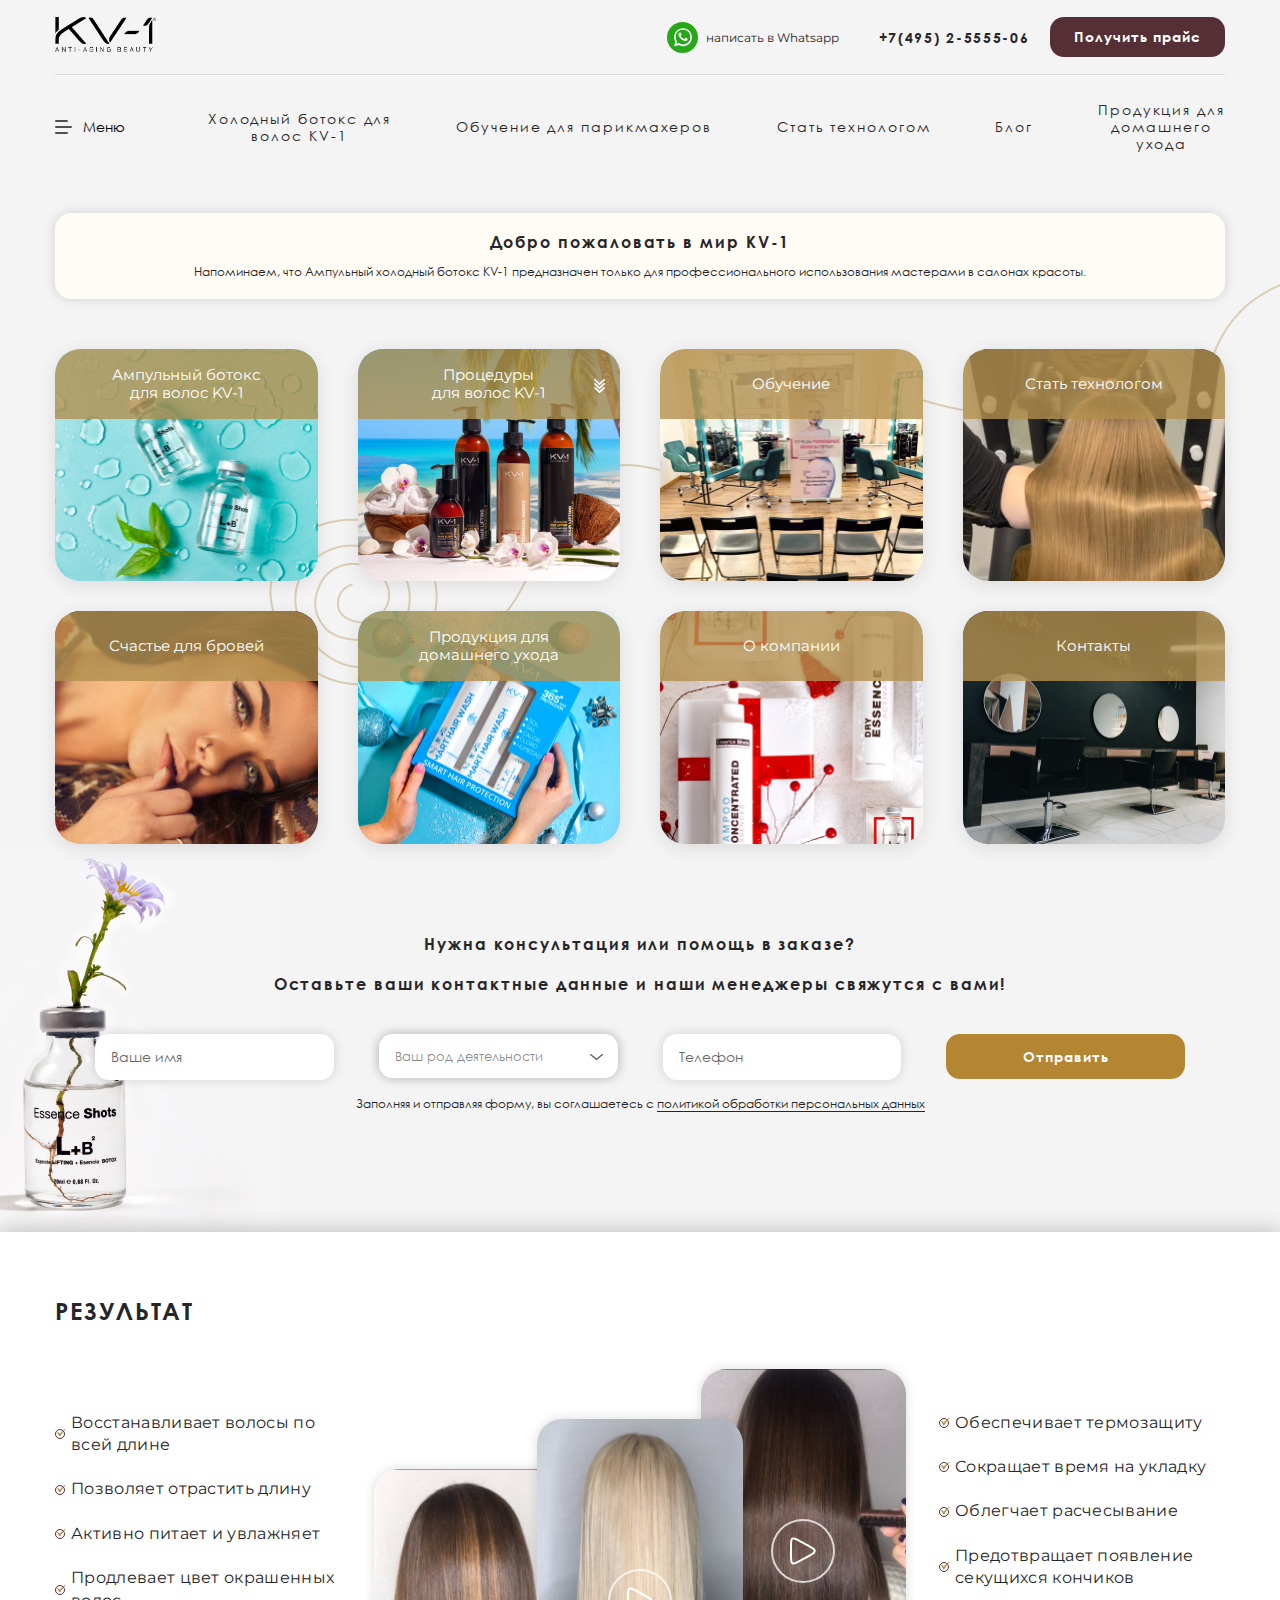
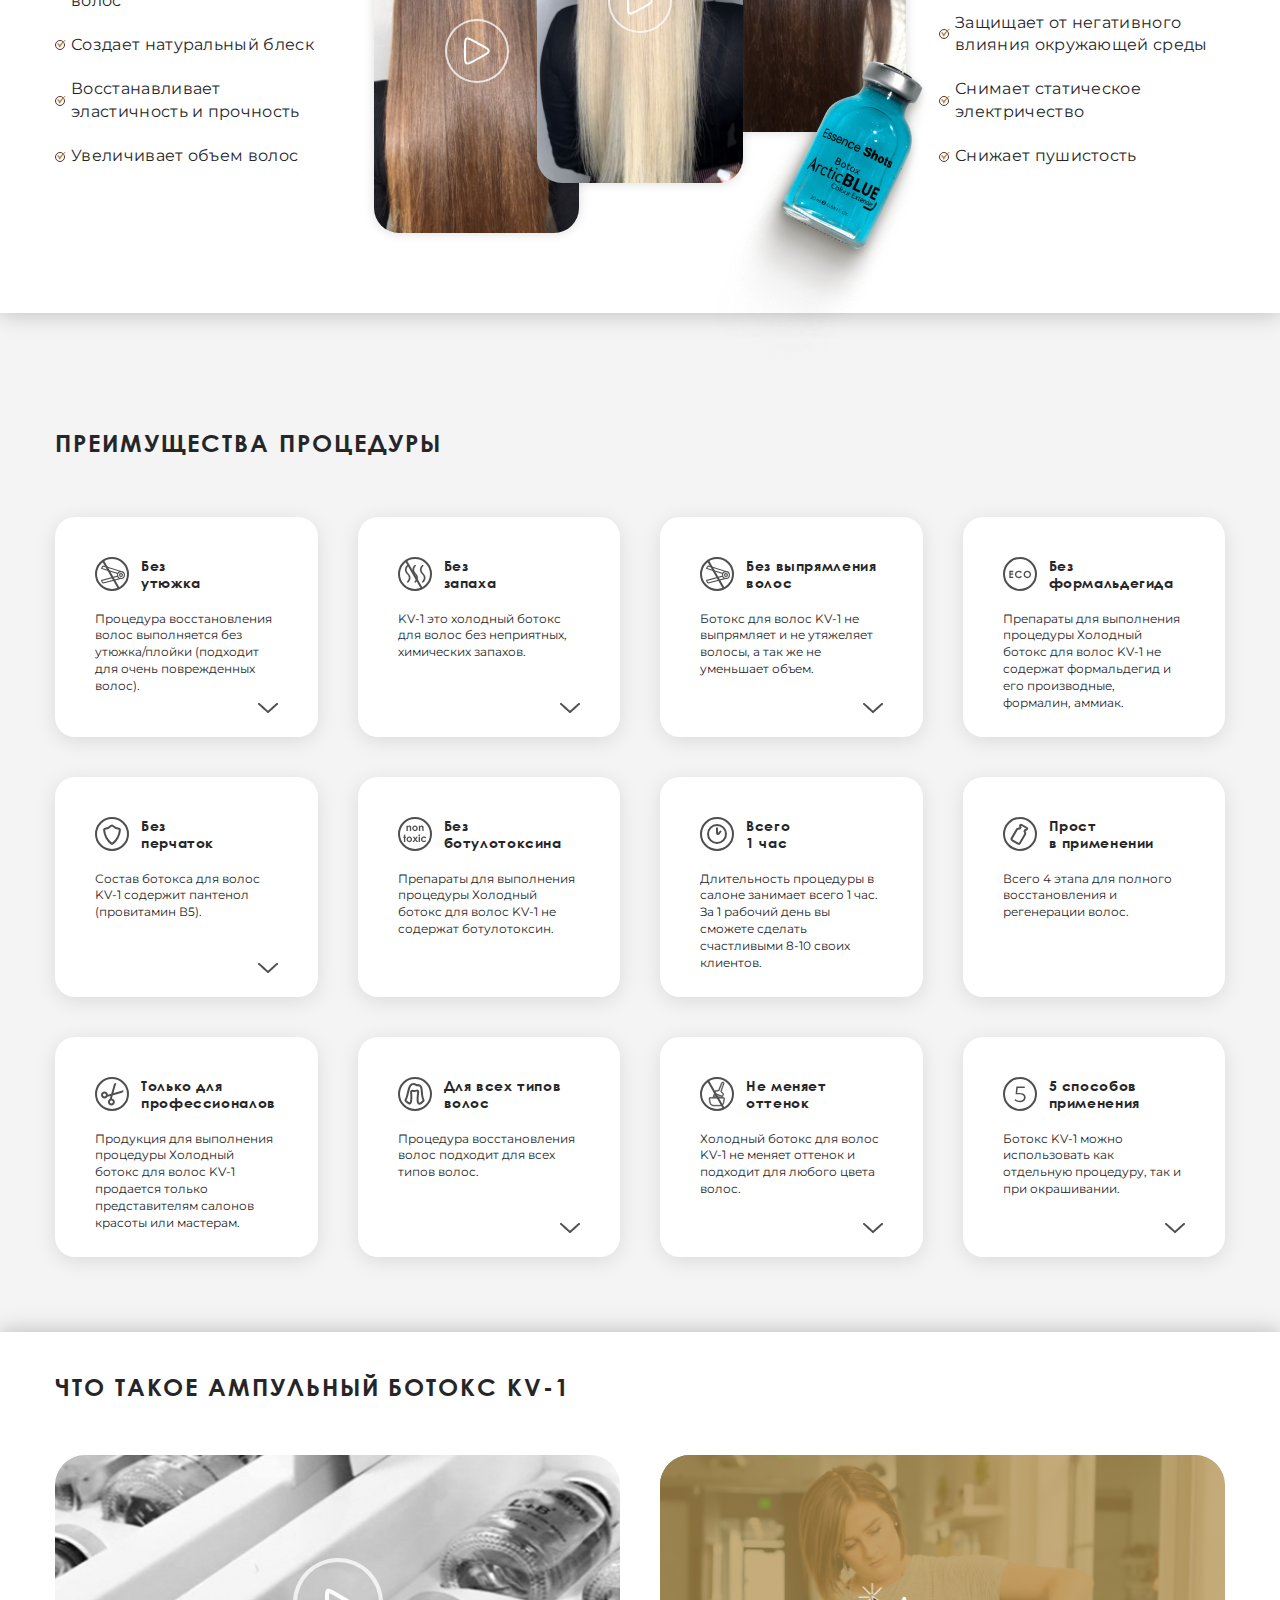
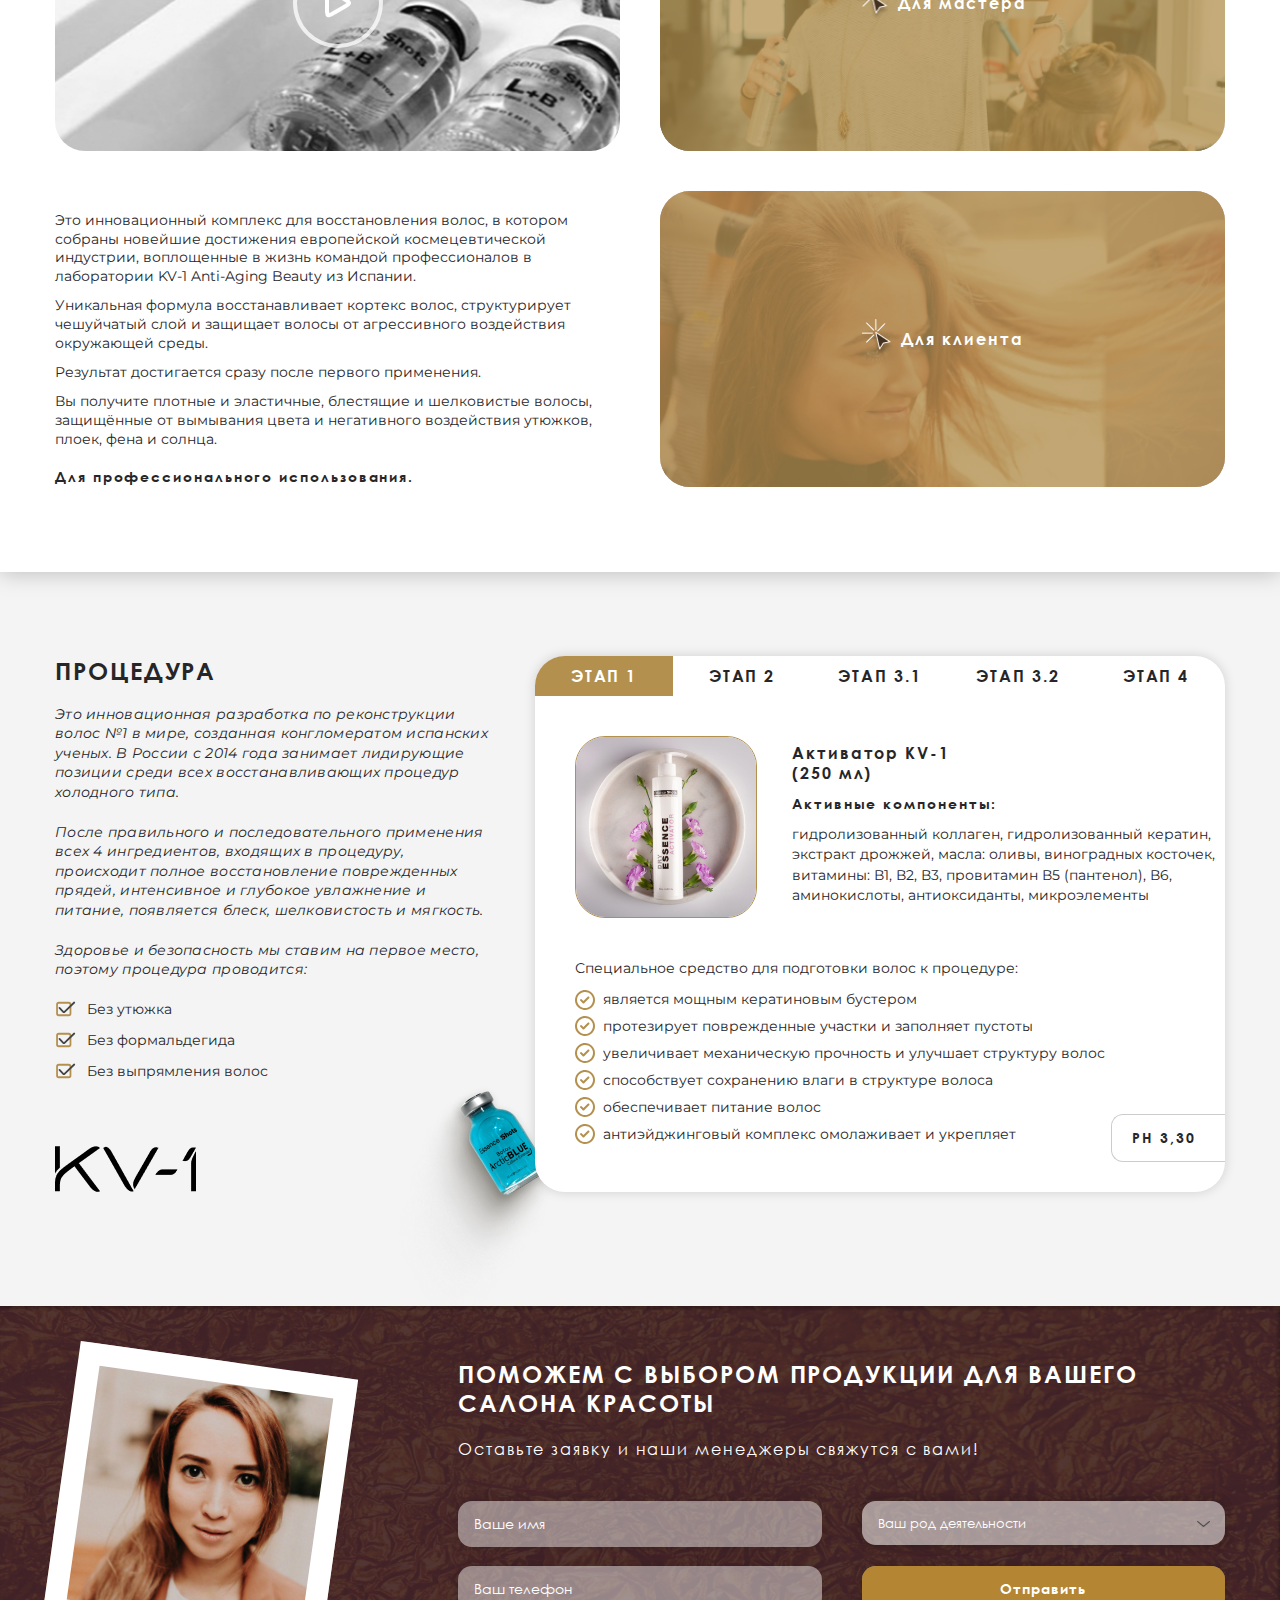
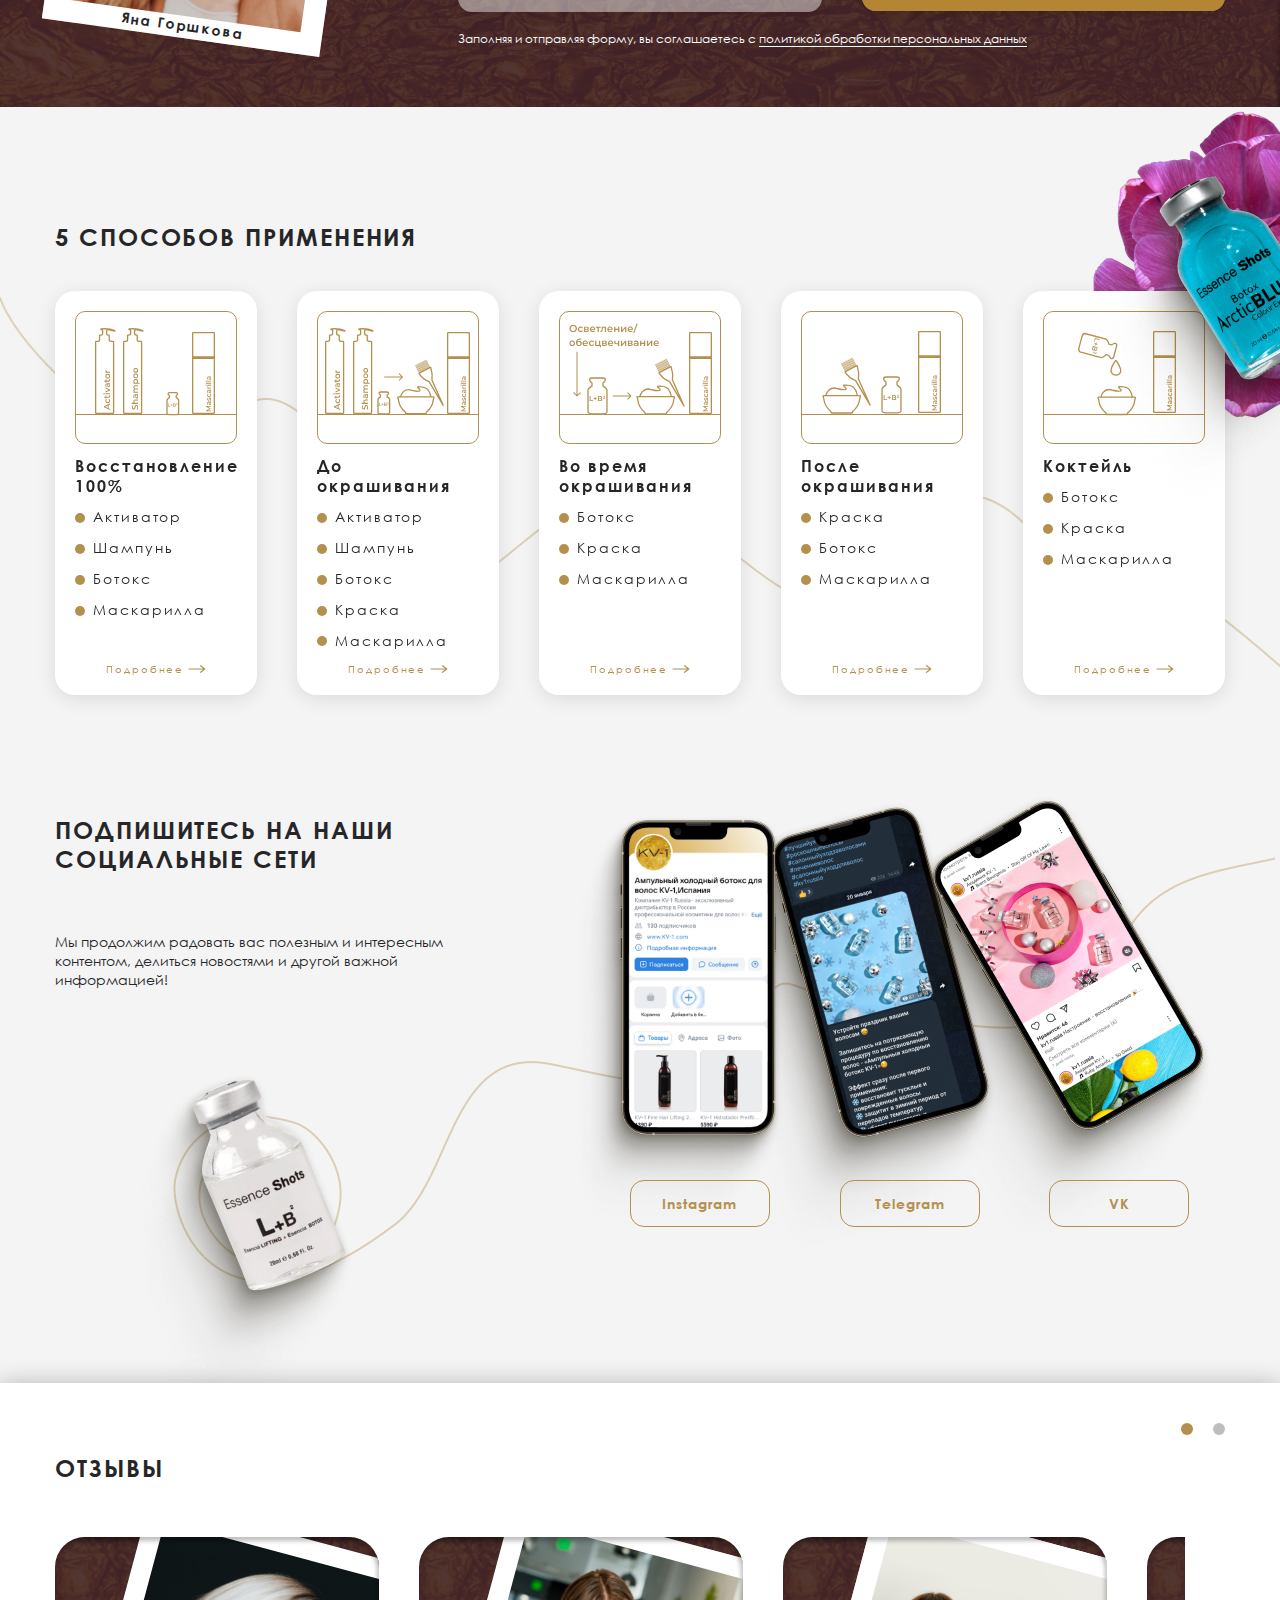
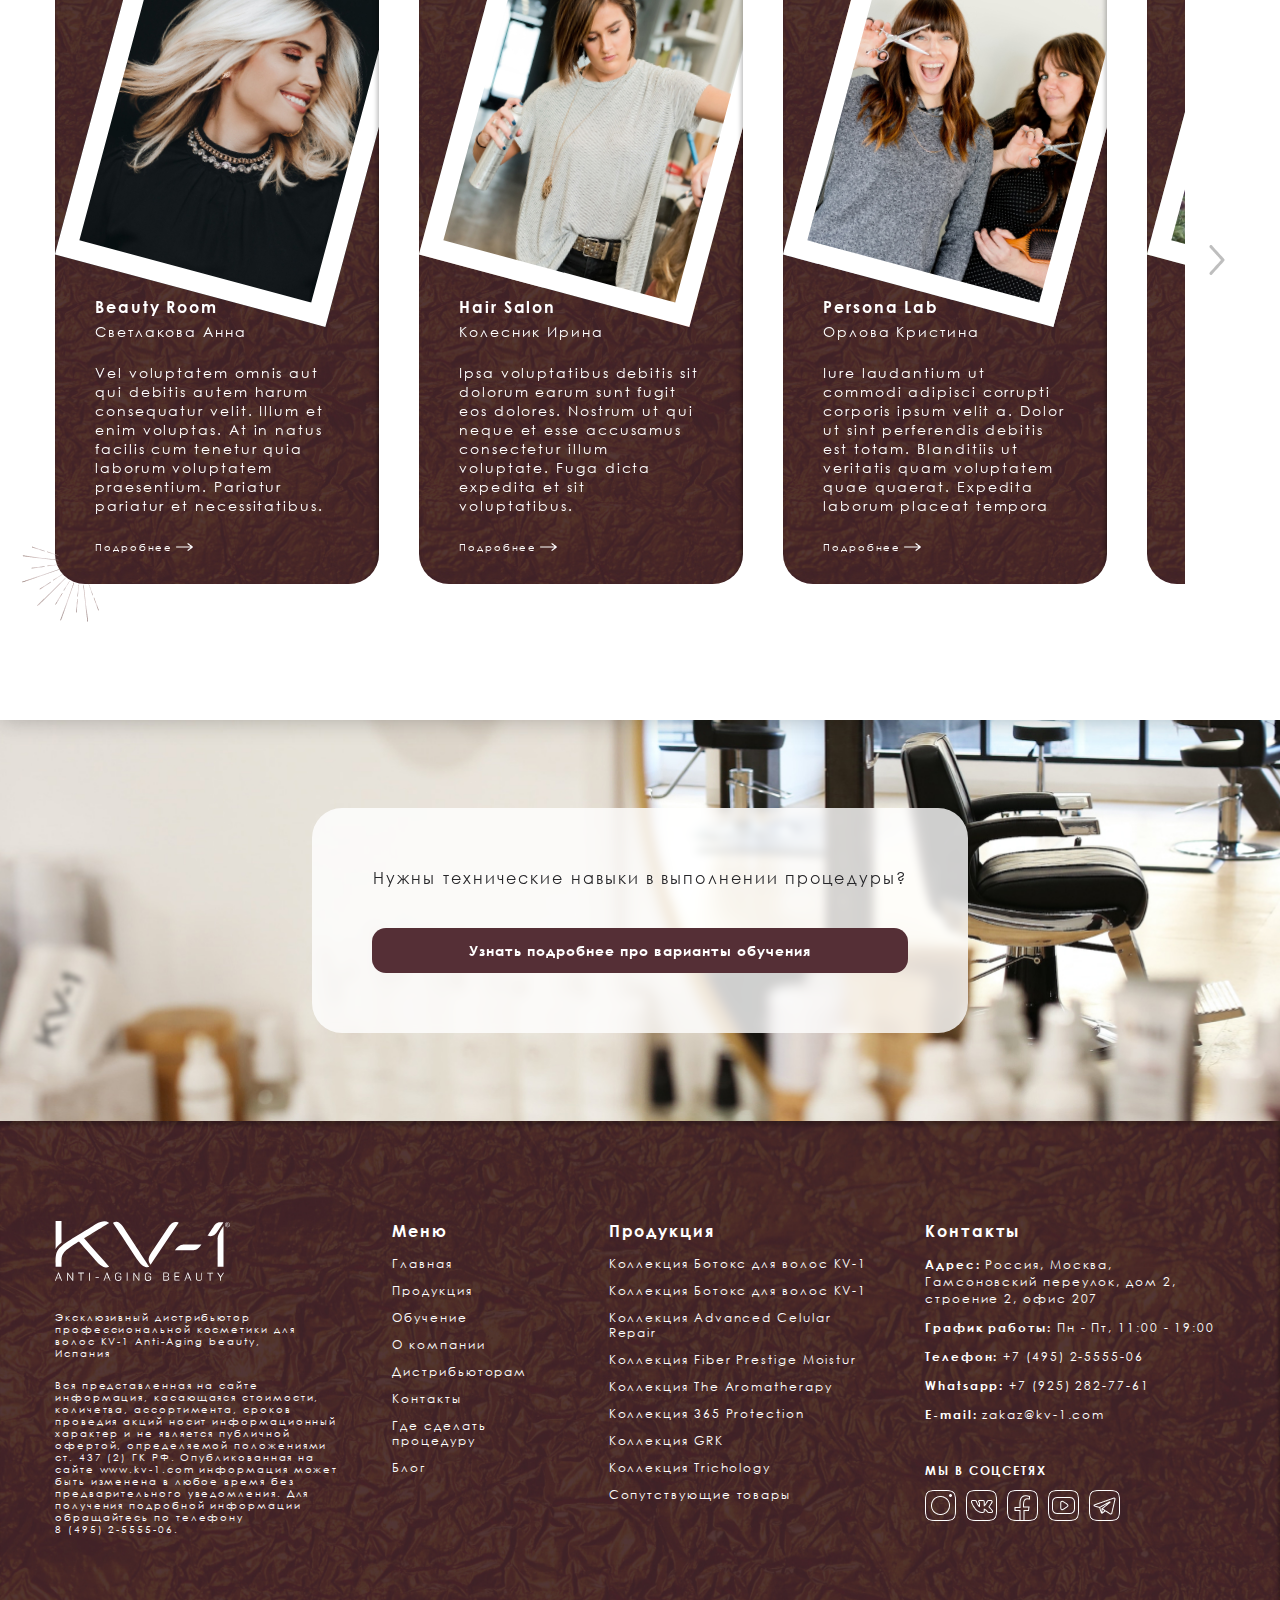
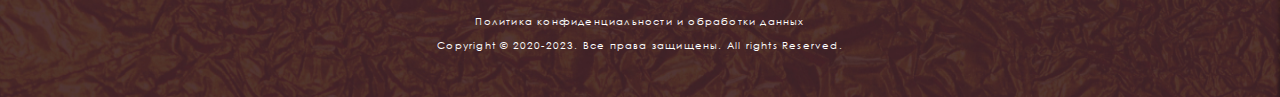
==== commit 151f5589: "thanks btn removed" ====
--- a/index.html
+++ b/index.html
@@ -1357,8 +1357,6 @@
 		</div>
 	</div>
 
-	<a href="#modal_thanks" data-fancybox>tahnkssssss</a>
-
 	<footer>
 		<div class="container">
 			<div class="foot">
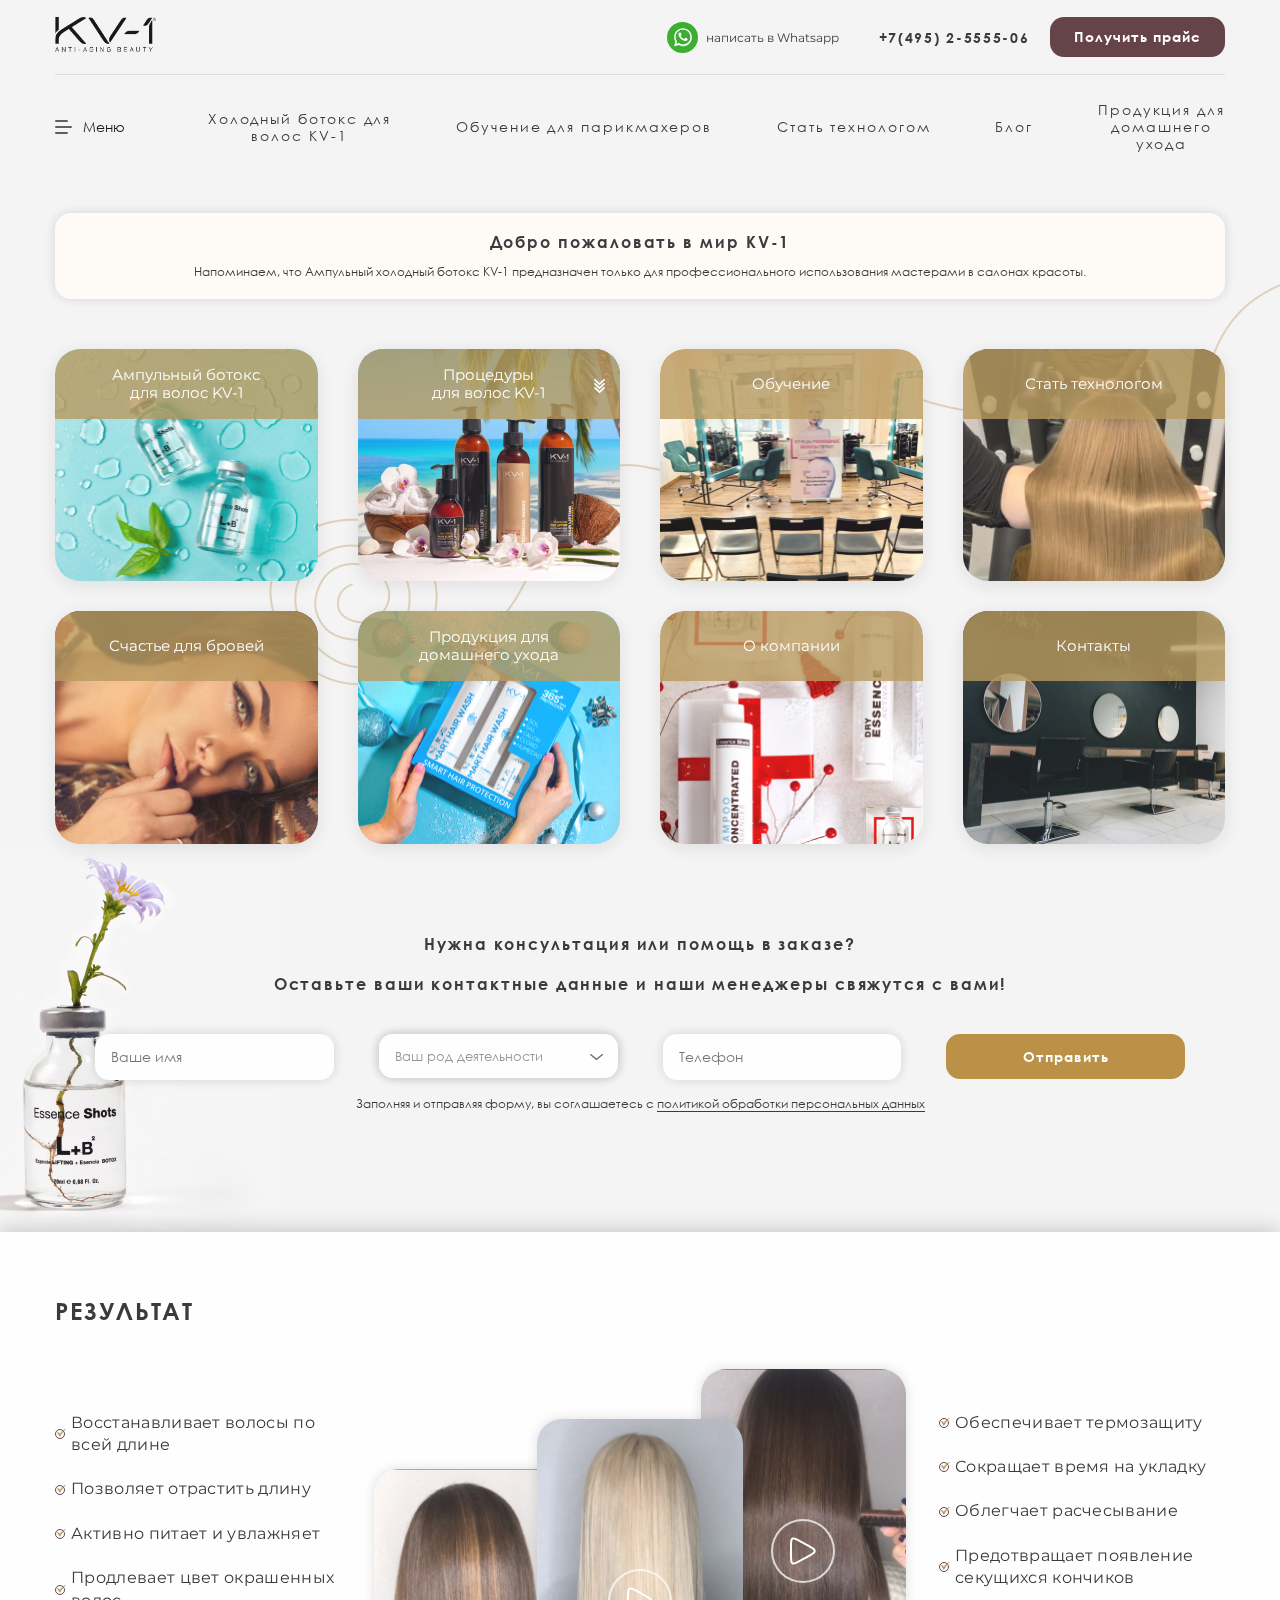
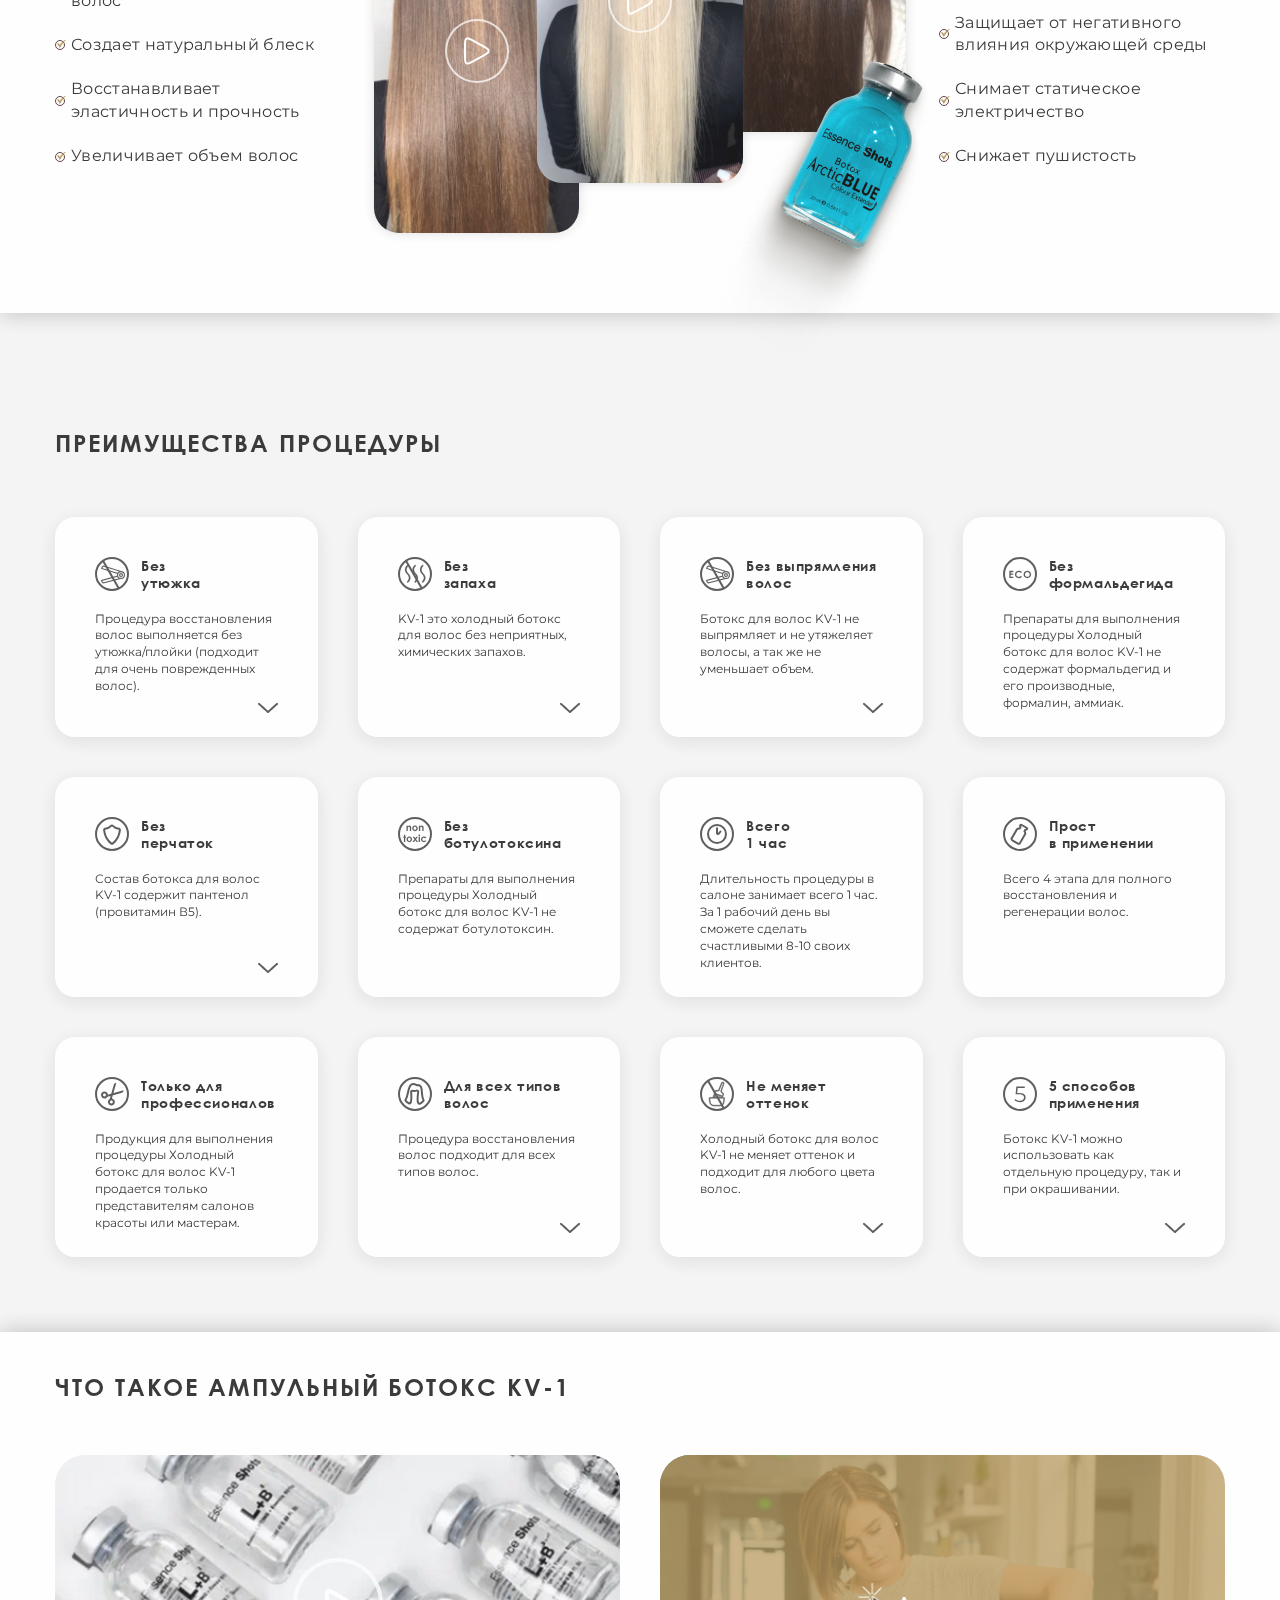
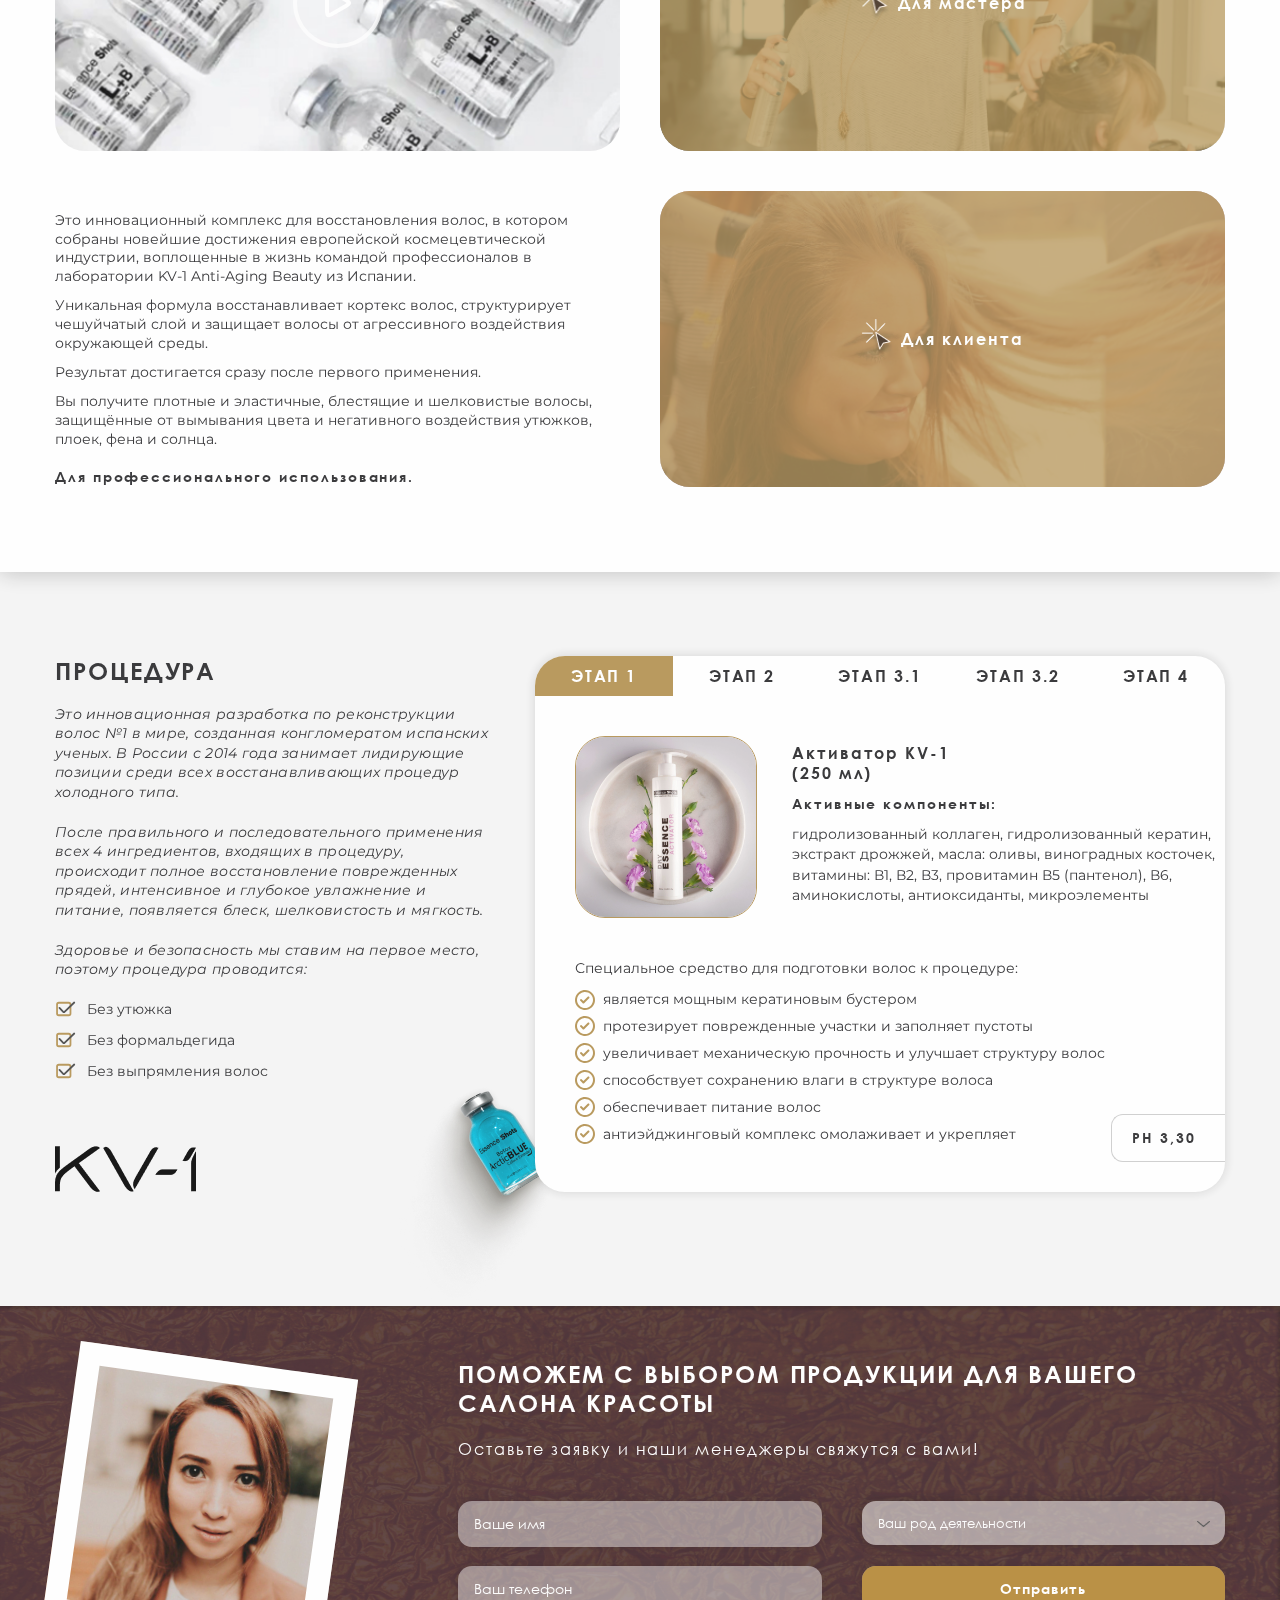
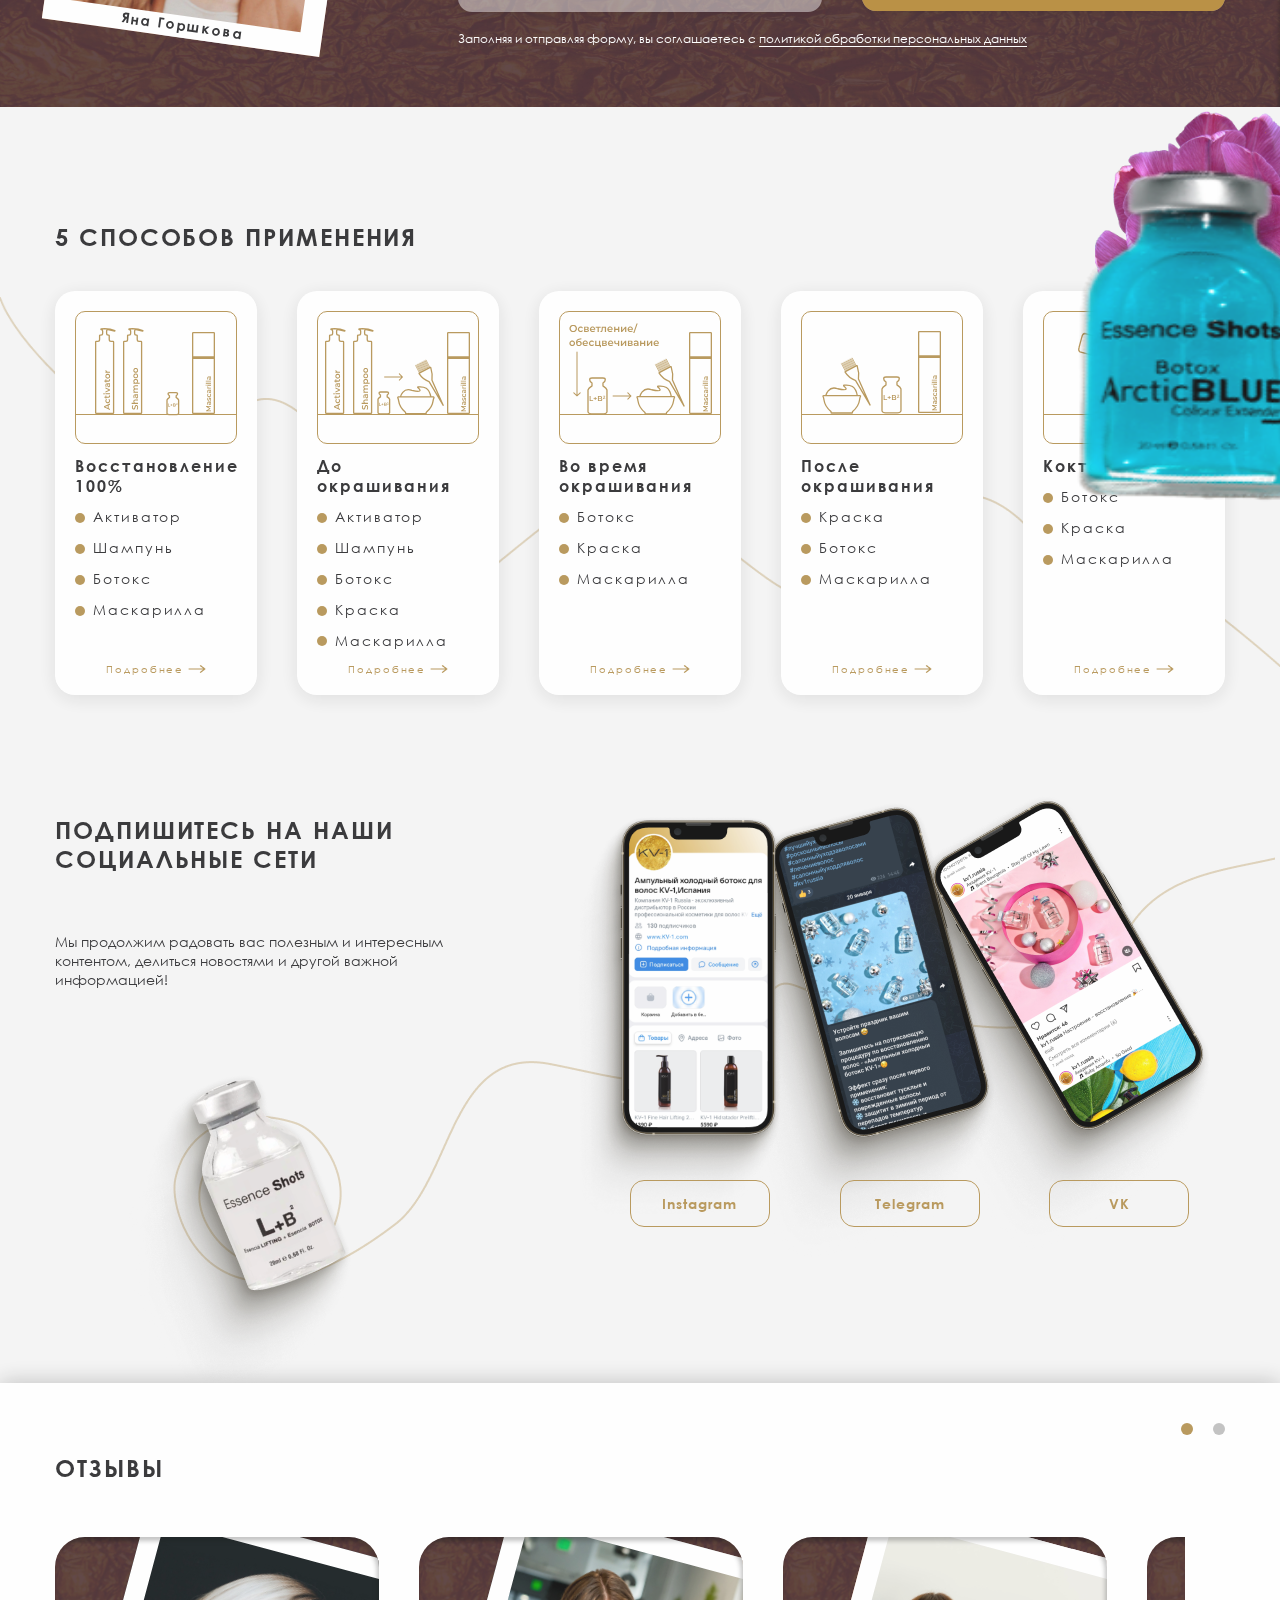
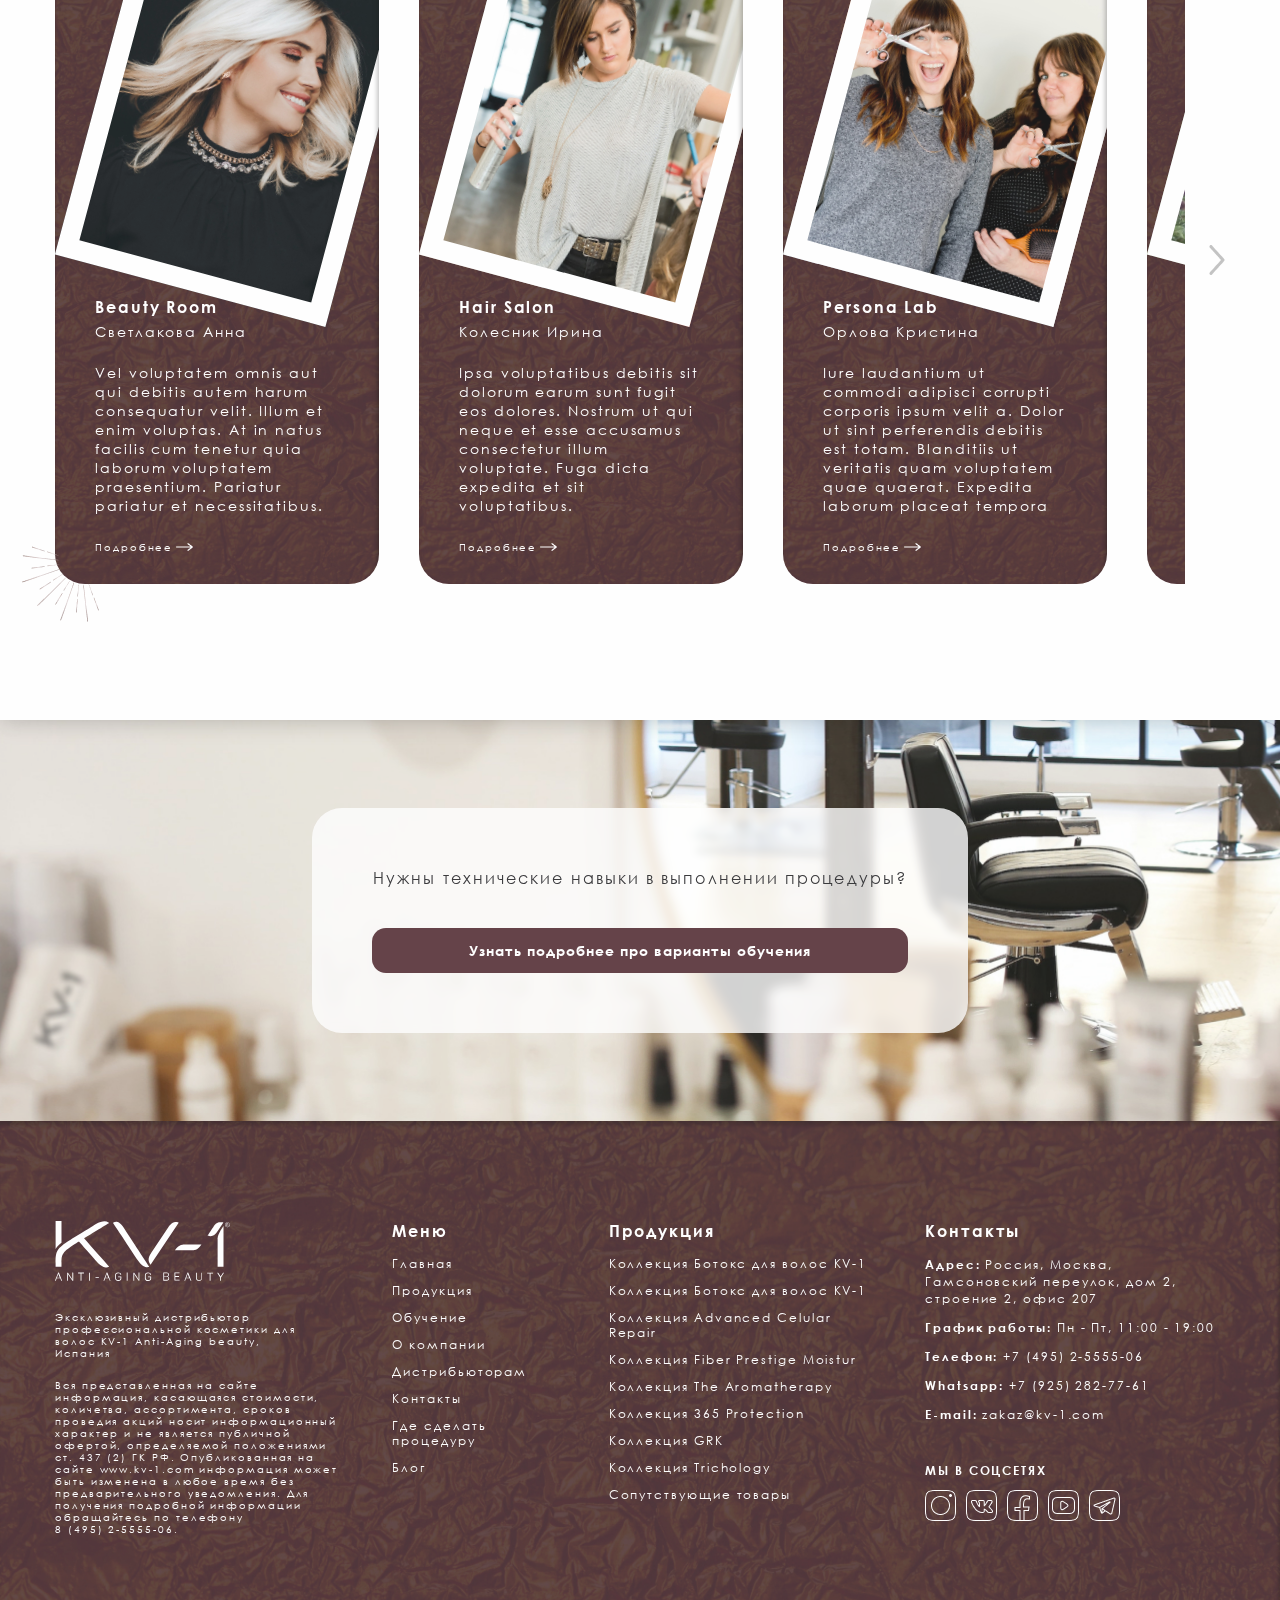
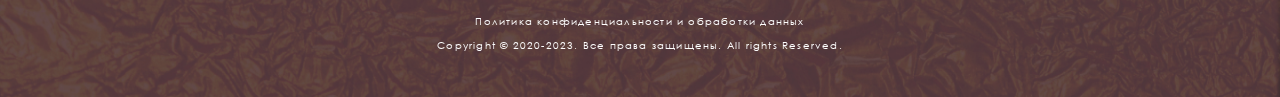
==== commit 096286de: "video frame changed" ====
--- a/index.html
+++ b/index.html
@@ -196,13 +196,13 @@
 				<div class="res_item res_item__img">
 					<button type="button" class="res_item-btn">Показать еще</button>
 					<div class="res_imgs">
-						<a href="video/res/1.mp4" class="res_img play" data-fancybox>
+						<a href="video/res/1.mp4"  data-type="iframe" class="res_img play" data-fancybox>
 							<img src="img/res/res-1.jpg" alt="">
 						</a>
-						<a href="video/res/2.mp4" class="res_img play" data-fancybox>
+						<a href="video/res/2.mp4"  data-type="iframe" class="res_img play" data-fancybox>
 							<img src="img/res/res-2.jpg" alt="">
 						</a>
-						<a href="video/res/3.mp4" class="res_img play" data-fancybox>
+						<a href="video/res/3.mp4"  data-type="iframe" class="res_img play" data-fancybox>
 							<img src="img/res/res-3.jpg" alt="">
 						</a>
 					</div>
@@ -421,7 +421,7 @@
 				<div class="what_left">
 					<div class="sec_name">Что такое Ампульный ботокс KV-1</div>
 					<div class="what_img what_img__1 active" data-tab="1">
-						<a href="video/what.mp4" class="what_vid play" data-fancybox>
+						<a href="video/what.mp4" data-type="iframe" class="what_vid play" data-fancybox>
 							<img src="img/what/what-1.jpg" alt="">
 						</a>
 					</div>
@@ -469,7 +469,7 @@
 				</div>
 				<div class="what_right">
 					<div class="what_img what_img__1 active" data-tab="1">
-						<a href="video/what.mp4" class="what_vid play" data-fancybox>
+						<a href="video/what.mp4" data-type="iframe" class="what_vid play" data-fancybox>
 							<img src="img/what/what-1.jpg" alt="">
 						</a>
 					</div>
@@ -486,7 +486,7 @@
 			<div class="what_mob">
 				<ul class="what_body-wrap">
 					<li class="what_img what_img__1 active" data-tab="1">
-						<a href="video/what.mp4" class="what_vid play" data-fancybox>
+						<a href="video/what.mp4" data-type="iframe" class="what_vid play" data-fancybox>
 							<img src="img/what/what-1.jpg" alt="">
 						</a>
 					</li>
--- a/css/style.css
+++ b/css/style.css
@@ -510,8 +510,8 @@
 	content: '';
 	position: absolute;
 	z-index: 1;
-	width: 252px;
-	height: 308px;
+	width: 250px;
+	height: 250px;
 	background: url(../img/app/app_bg-1.png);
 	background-size: 100% 100%;
 	top: -140px;
@@ -2016,4 +2016,8 @@
 }
 .main_input input{
 	width: 100%;
+}
+body {
+	background: #F4F4F4;
+  opacity: 0.9;
 }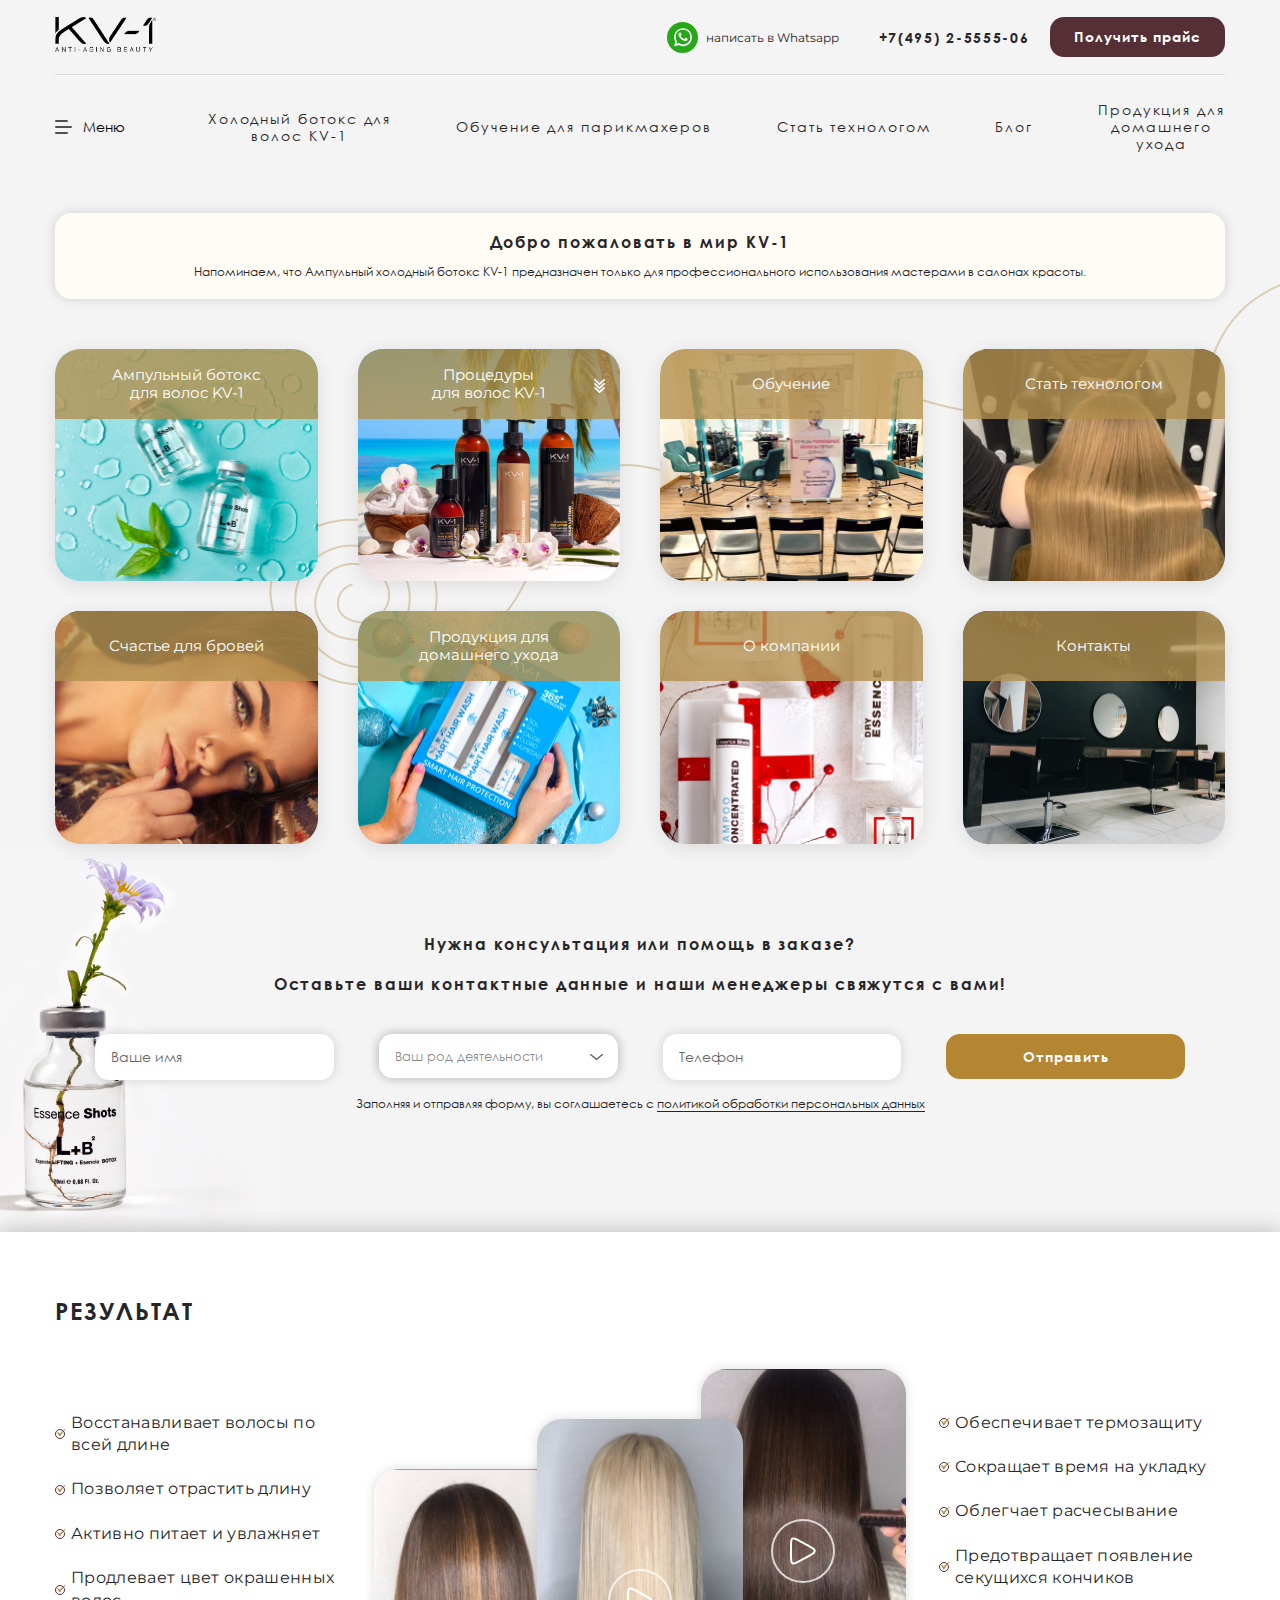
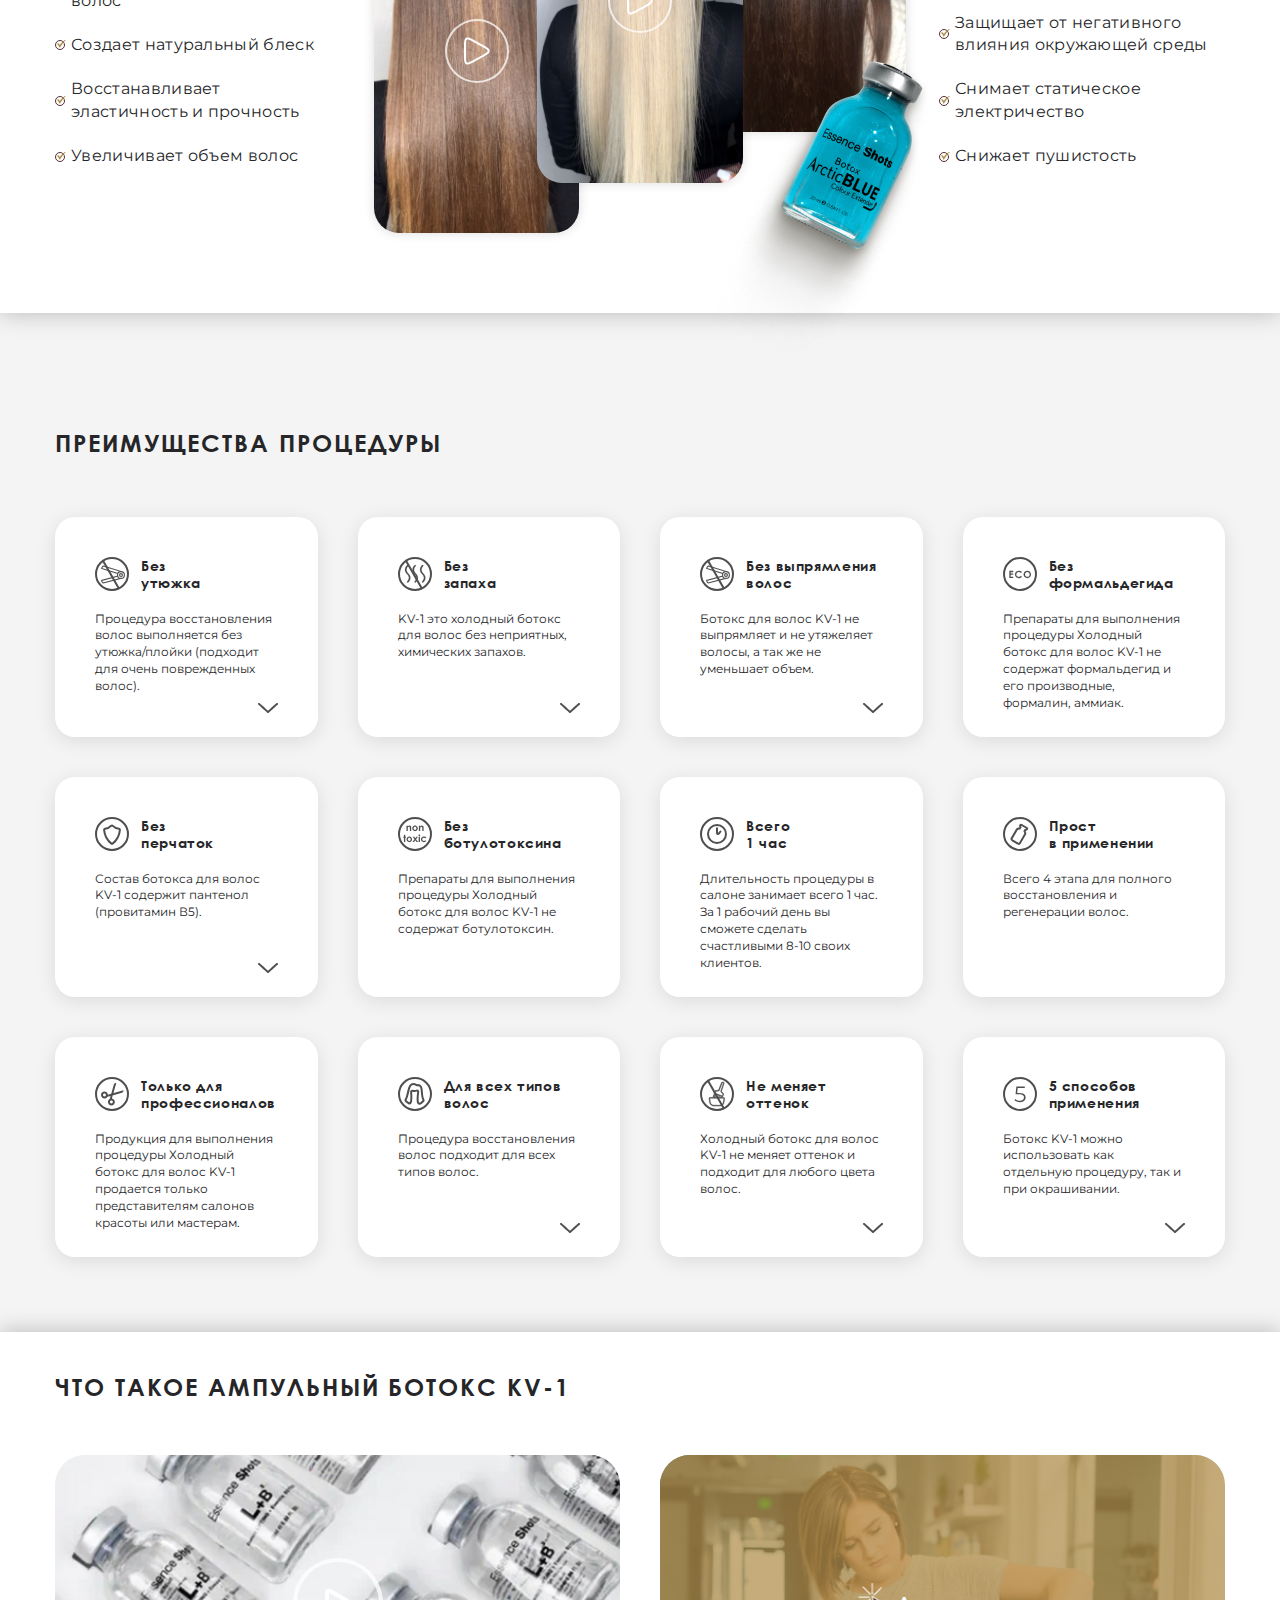
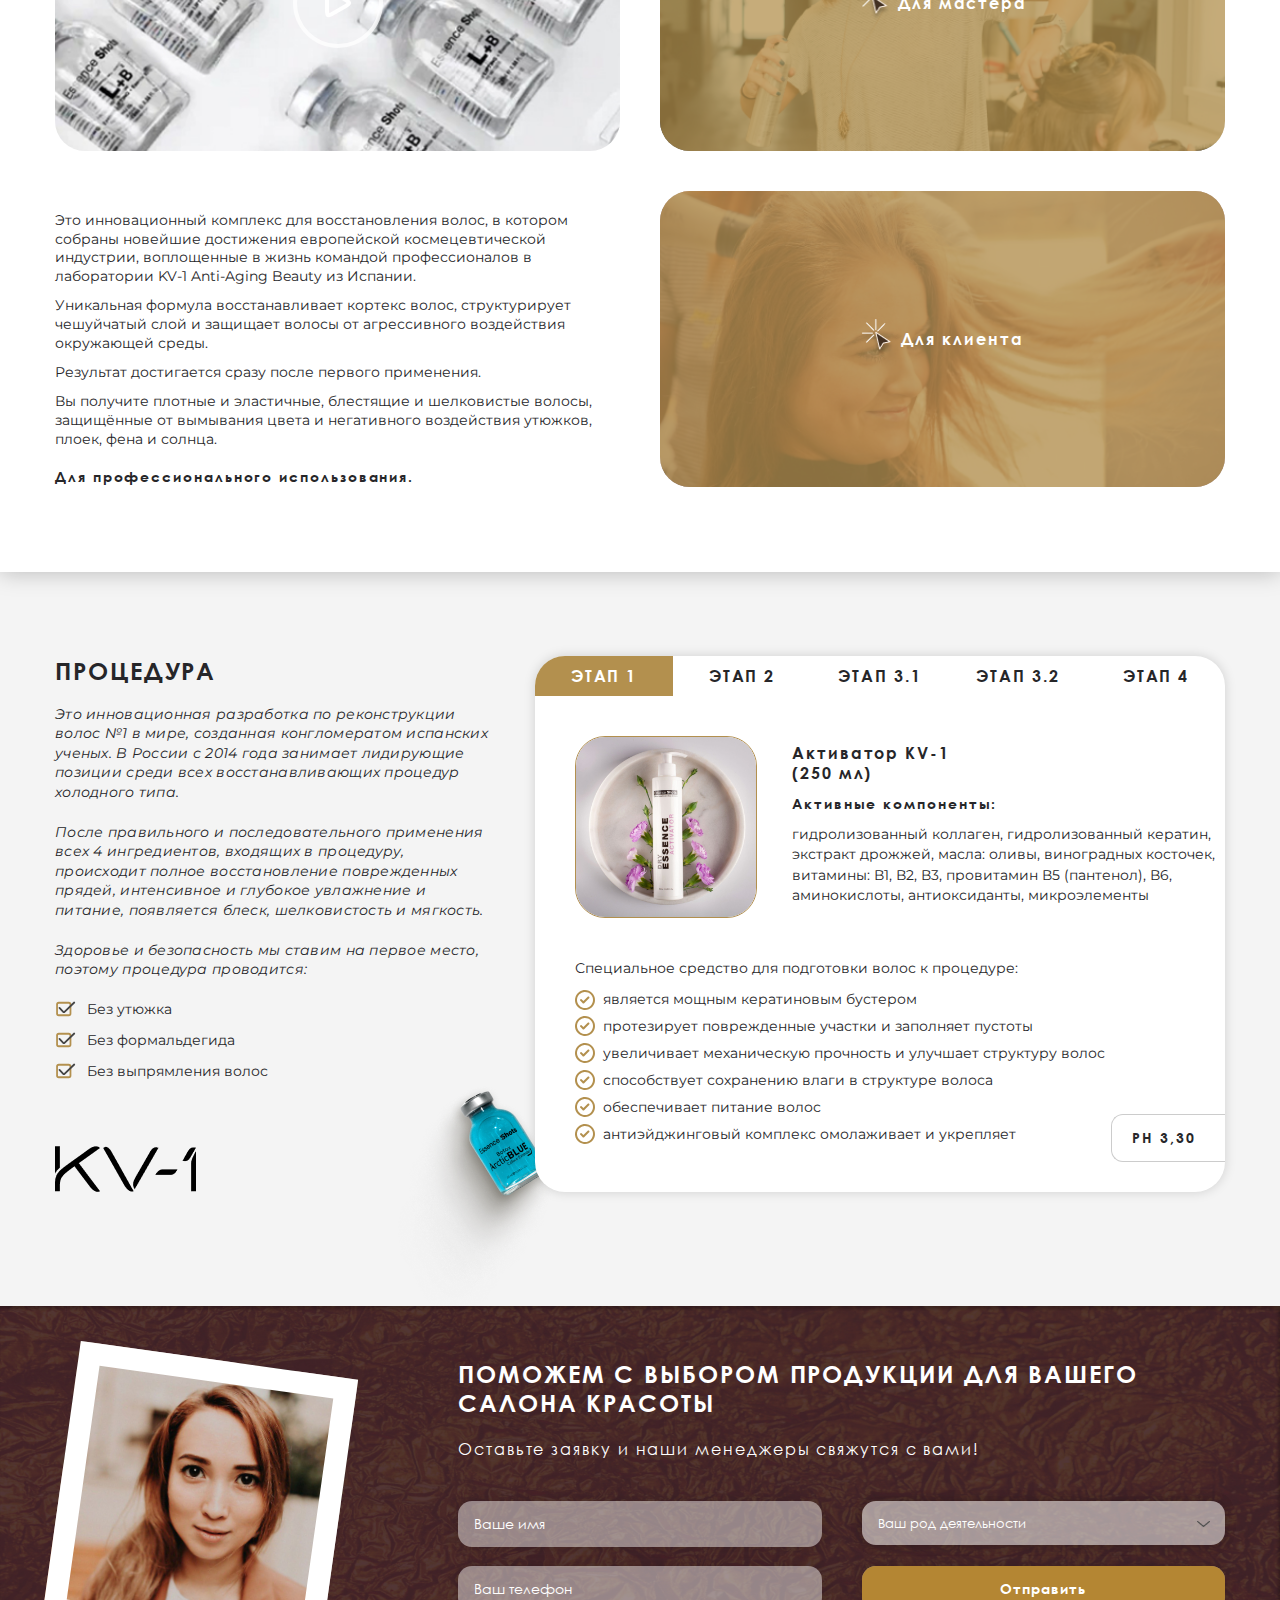
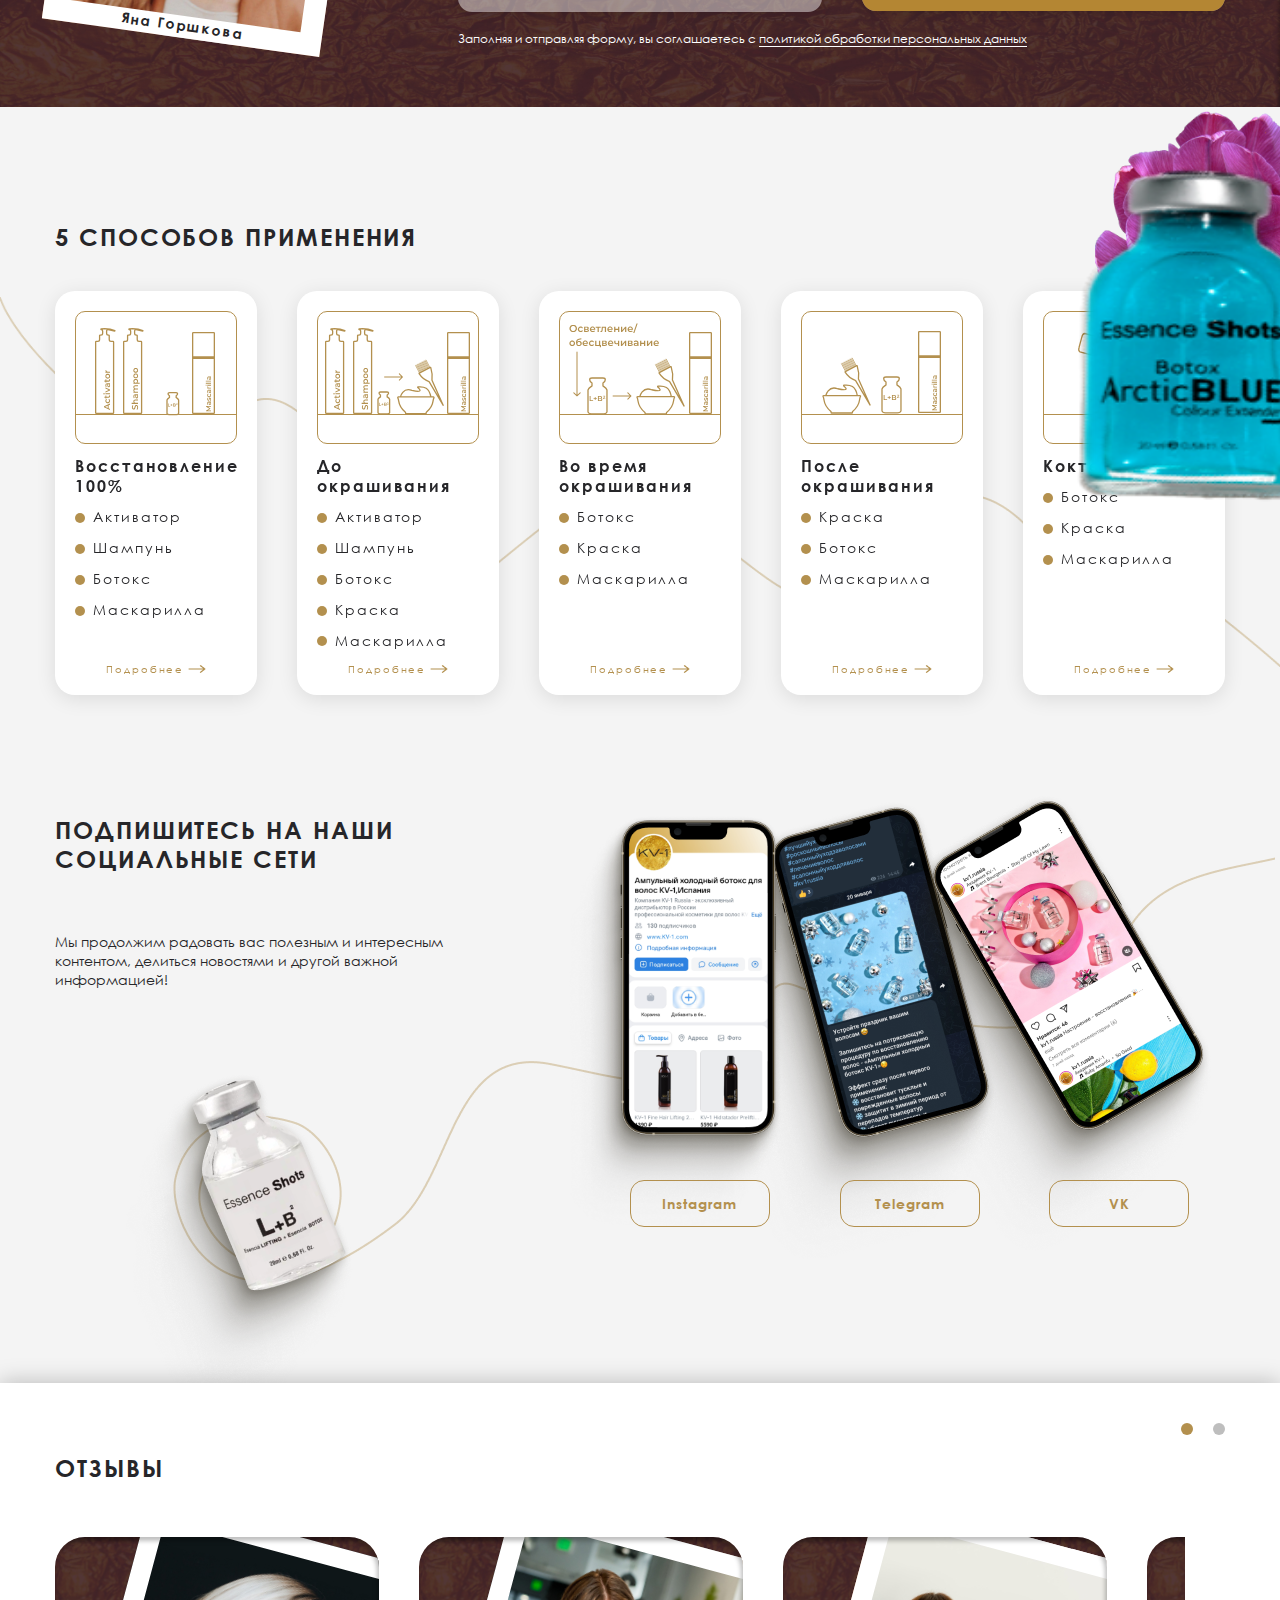
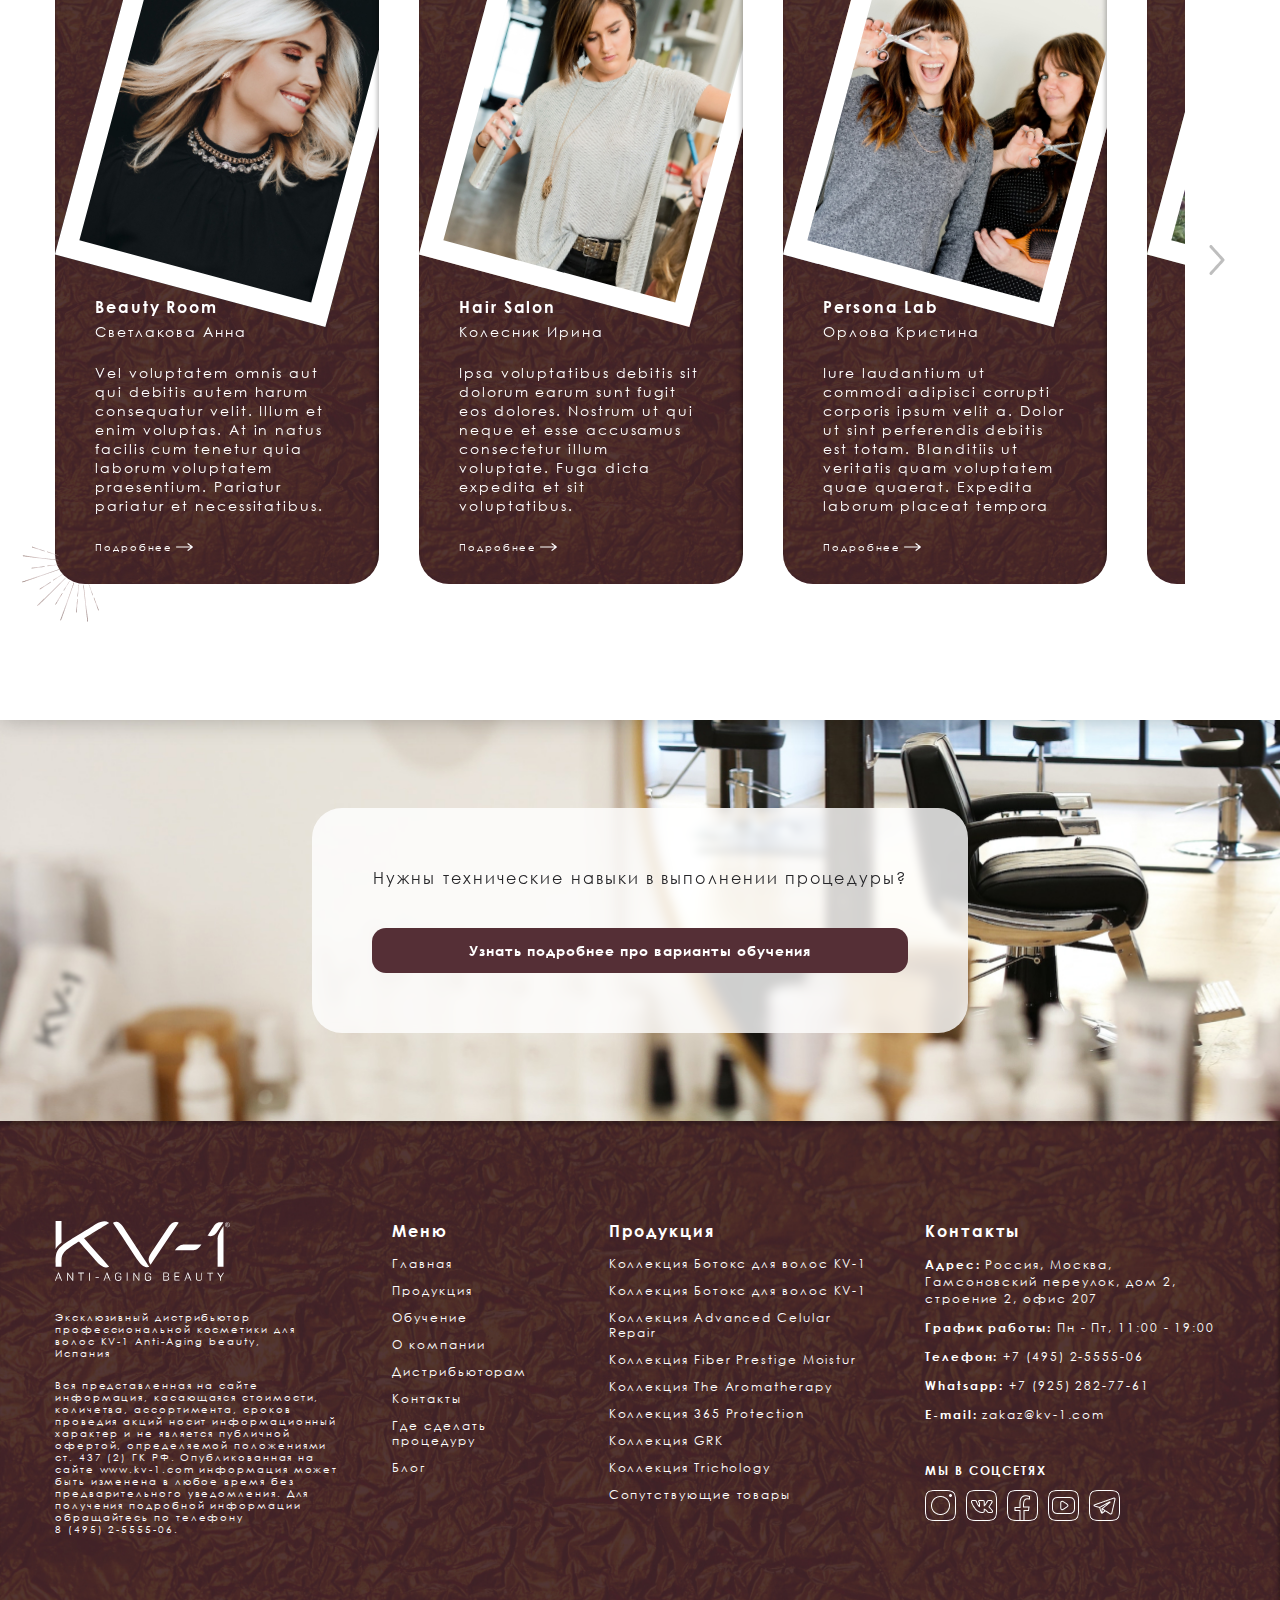
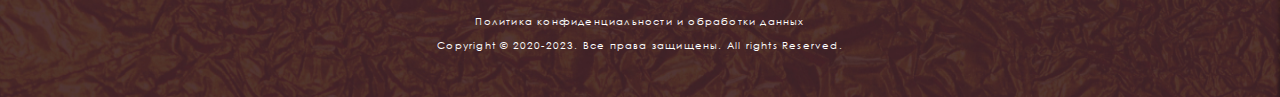
==== commit 0deb859d: "video frame styles" ====
--- a/index.html
+++ b/index.html
@@ -196,13 +196,13 @@
 				<div class="res_item res_item__img">
 					<button type="button" class="res_item-btn">Показать еще</button>
 					<div class="res_imgs">
-						<a href="video/res/1.mp4"  data-type="iframe" class="res_img play" data-fancybox>
+						<a href="video/res/1.mp4" class="res_img play" data-fancybox>
 							<img src="img/res/res-1.jpg" alt="">
 						</a>
-						<a href="video/res/2.mp4"  data-type="iframe" class="res_img play" data-fancybox>
+						<a href="video/res/2.mp4" class="res_img play" data-fancybox>
 							<img src="img/res/res-2.jpg" alt="">
 						</a>
-						<a href="video/res/3.mp4"  data-type="iframe" class="res_img play" data-fancybox>
+						<a href="video/res/3.mp4" class="res_img play" data-fancybox>
 							<img src="img/res/res-3.jpg" alt="">
 						</a>
 					</div>
@@ -421,7 +421,7 @@
 				<div class="what_left">
 					<div class="sec_name">Что такое Ампульный ботокс KV-1</div>
 					<div class="what_img what_img__1 active" data-tab="1">
-						<a href="video/what.mp4" data-type="iframe" class="what_vid play" data-fancybox>
+						<a href="video/what.mp4" class="what_vid play" data-fancybox>
 							<img src="img/what/what-1.jpg" alt="">
 						</a>
 					</div>
--- a/css/style.css
+++ b/css/style.css
@@ -2017,7 +2017,7 @@
 .main_input input{
 	width: 100%;
 }
-body {
+.fancybox-slide--video .fancybox-content{
 	background: #F4F4F4;
-  opacity: 0.9;
+	opacity: 0.9;
 }--- a/css/media.css
+++ b/css/media.css
@@ -95,6 +95,9 @@
 	}
 }
 @media screen and (max-width: 990px) {
+	.fancybox-slide--video .fancybox-content{
+    height: 70%!important;
+	}
 	.head_bot{
 		padding-top: 20px;
 	}
@@ -376,6 +379,9 @@
 	}
 }
 @media screen and (max-width: 770px) {
+	.fancybox-slide--video .fancybox-content{
+    height: 100%!important;
+	}
 	.container{
 		max-width: 530px;
 	}
